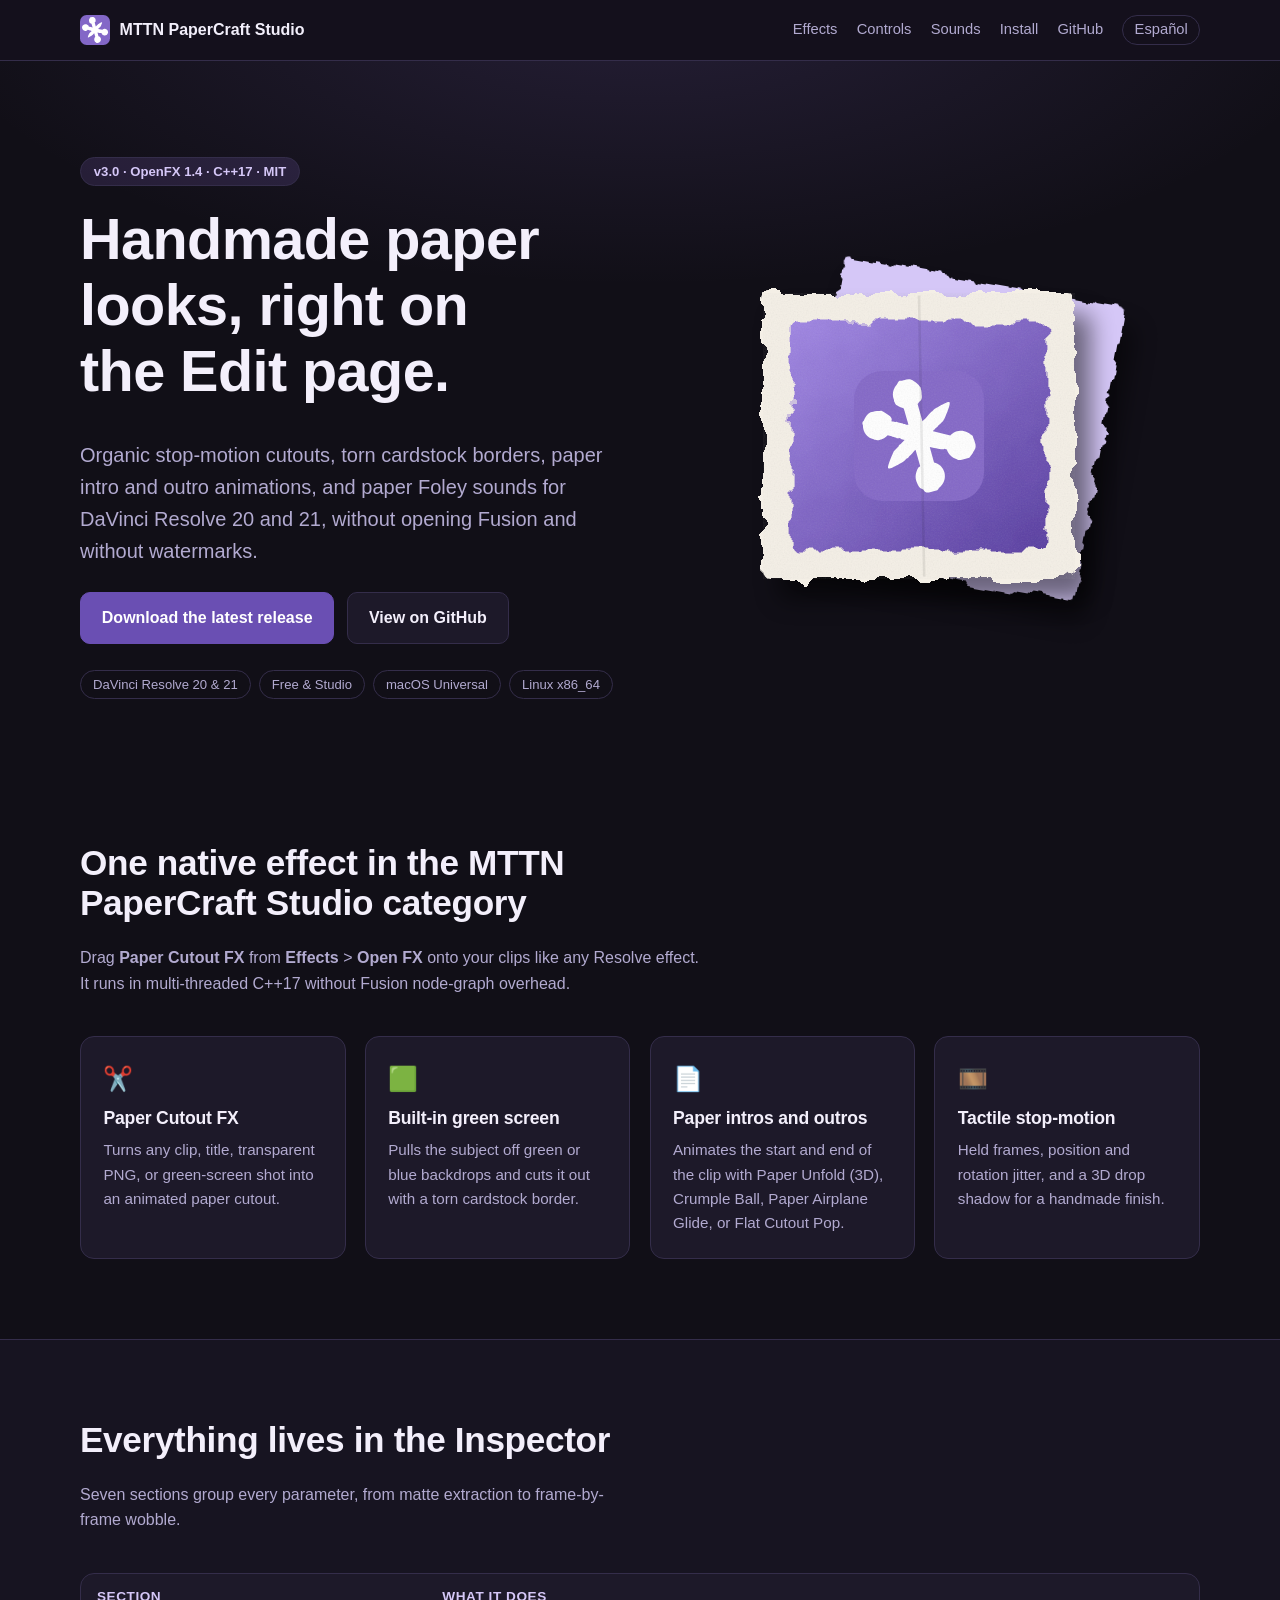
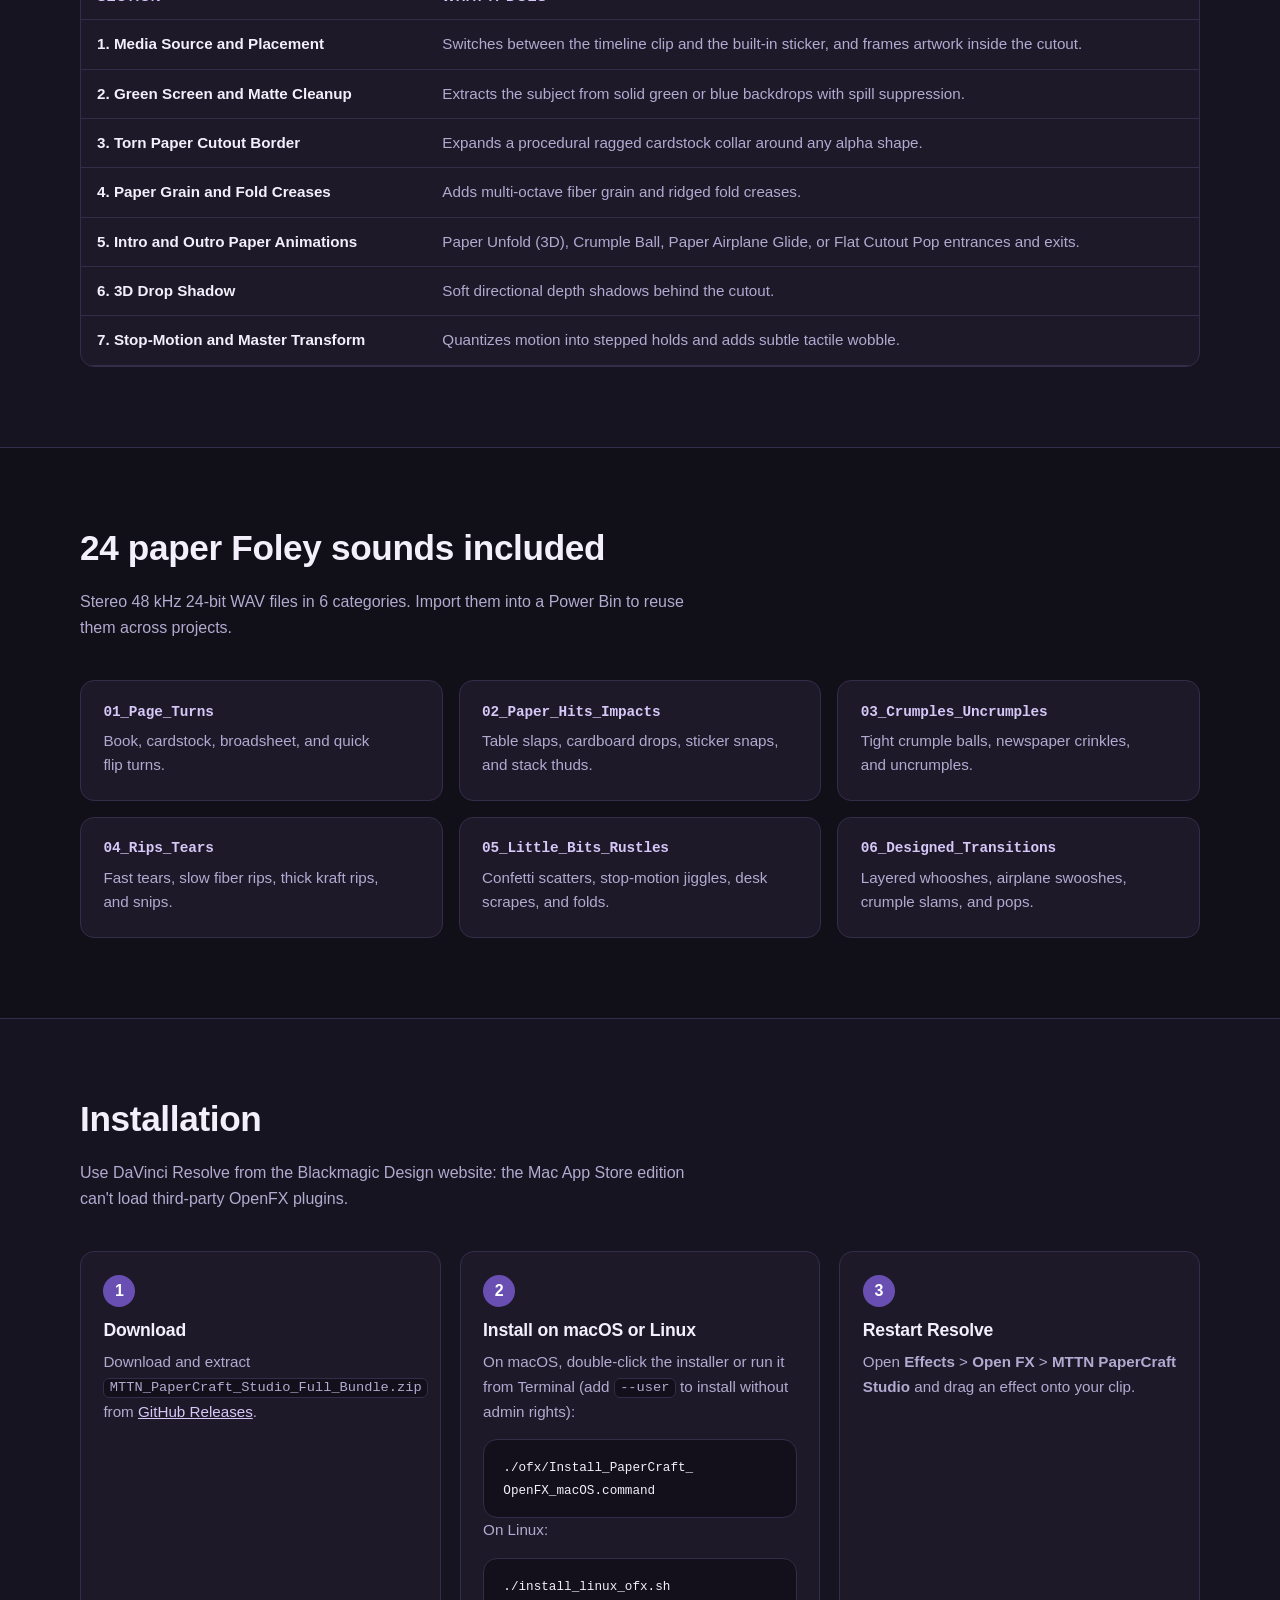
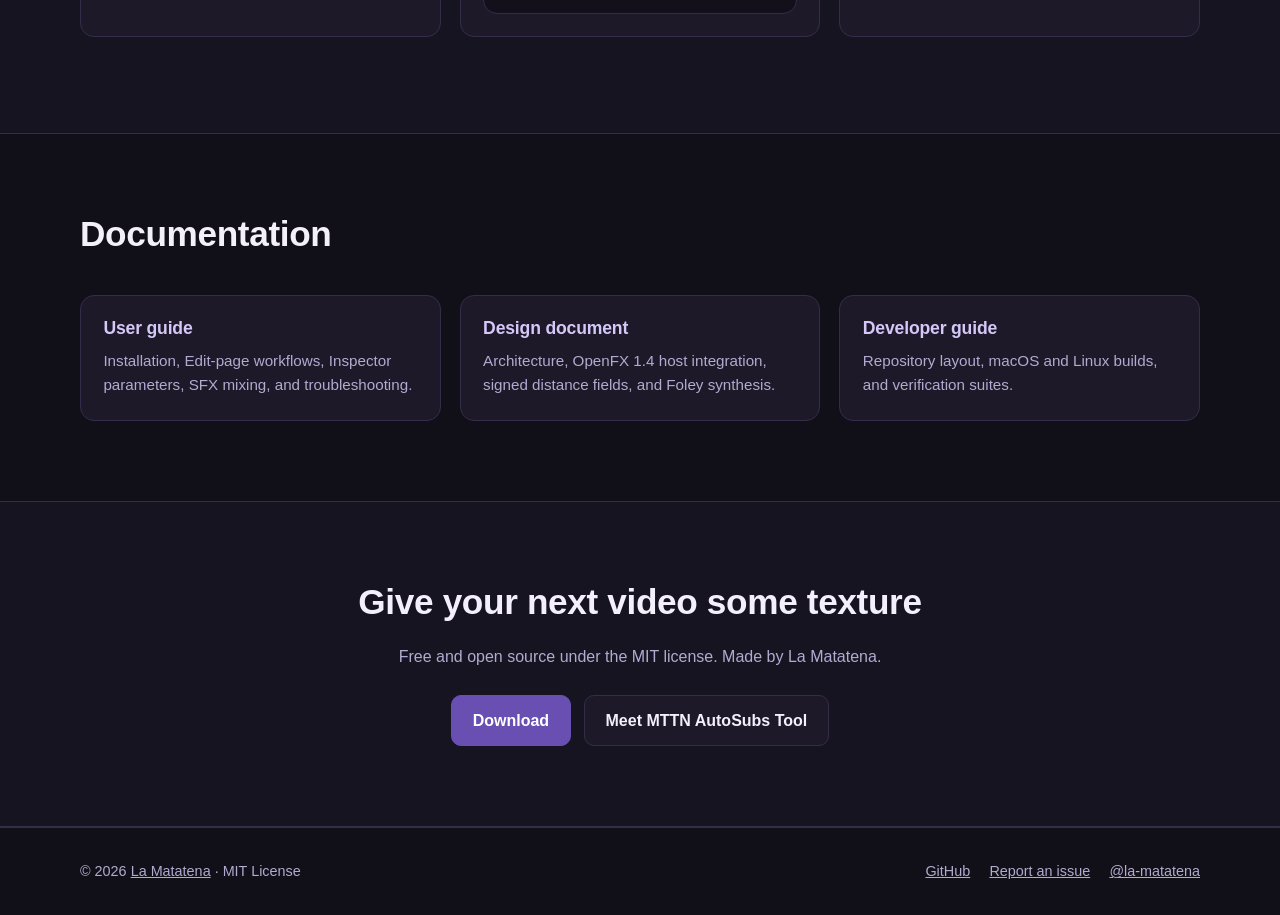
==== site/en/index.html @ d3d1551f "feat!: ship Paper Cutout FX as a filter-only plugin (v3.0.0) Remove the Paper Cutout FX generator co" ====
<!doctype html>
<html lang="en">
<head>
  <meta charset="utf-8">
  <meta name="viewport" content="width=device-width, initial-scale=1">
  <meta name="color-scheme" content="dark">
  <title>MTTN PaperCraft Studio · Stop-motion paper cutouts for DaVinci Resolve</title>
  <meta name="description" content="Native OpenFX plugin for DaVinci Resolve 20 and 21: stop-motion paper cutouts, torn cardstock borders, paper animations, and 24 paper Foley sounds. Free and watermark-free.">
  <meta name="theme-color" content="#15121e">
  <link rel="icon" href="../icon.svg" type="image/svg+xml">
  <link rel="alternate" hreflang="es" href="https://la-matatena.github.io/mttn-papercraft-studio/">
  <link rel="alternate" hreflang="en" href="https://la-matatena.github.io/mttn-papercraft-studio/en/">
  <meta property="og:title" content="MTTN PaperCraft Studio">
  <meta property="og:description" content="Stop-motion paper cutouts, paper animations, and paper Foley on the DaVinci Resolve Edit page.">
  <meta property="og:type" content="website">
  <link rel="stylesheet" href="../styles.css">
</head>
<body>
  <a class="skip" href="#main">Skip to content</a>
  <header class="topbar">
    <div class="wrap">
      <a class="brand" href="./"><img src="../icon.svg" alt="" width="30" height="30">MTTN PaperCraft Studio</a>
      <nav class="nav" aria-label="Main">
        <a href="#effects">Effects</a>
        <a href="#controls">Controls</a>
        <a href="#sounds">Sounds</a>
        <a href="#install">Install</a>
        <a href="https://github.com/la-matatena/mttn-papercraft-studio">GitHub</a>
        <a class="lang" href="../" hreflang="es" lang="es">Español</a>
      </nav>
    </div>
  </header>

  <main id="main">
    <section class="hero">
      <div class="wrap hero-grid split">
        <div>
          <span class="eyebrow">v3.0 · OpenFX 1.4 · C++17 · MIT</span>
          <h1>Handmade paper looks, right on the Edit page.</h1>
          <p class="lead">Organic stop-motion cutouts, torn cardstock borders, paper intro and outro animations, and paper Foley sounds for DaVinci Resolve 20 and 21, without opening Fusion and without watermarks.</p>
          <div class="actions">
            <a class="btn primary" href="https://github.com/la-matatena/mttn-papercraft-studio/releases/latest">Download the latest release</a>
            <a class="btn" href="https://github.com/la-matatena/mttn-papercraft-studio">View on GitHub</a>
          </div>
          <ul class="chips" aria-label="Compatibility">
            <li>DaVinci Resolve 20 &amp; 21</li>
            <li>Free &amp; Studio</li>
            <li>macOS Universal</li>
            <li>Linux x86_64</li>
          </ul>
        </div>
        <svg class="paper-art" viewBox="0 0 400 320" role="img" aria-label="Illustration of two torn cardstock cutouts with the La Matatena sticker">
          <defs>
            <filter id="torn" x="-10%" y="-10%" width="120%" height="120%">
              <feTurbulence type="fractalNoise" baseFrequency="0.045" numOctaves="4" seed="7"/>
              <feDisplacementMap in="SourceGraphic" scale="16"/>
            </filter>
            <filter id="shadow" x="-20%" y="-20%" width="140%" height="140%">
              <feGaussianBlur stdDeviation="9"/>
            </filter>
            <filter id="grain">
              <feTurbulence type="fractalNoise" baseFrequency="0.9" numOctaves="2" seed="2" result="noise"/>
              <feColorMatrix in="noise" type="saturate" values="0"/>
              <feComponentTransfer><feFuncA type="linear" slope="0.12"/></feComponentTransfer>
              <feComposite in2="SourceGraphic" operator="in"/>
            </filter>
            <linearGradient id="ink" x1="0" y1="0" x2="1" y2="1">
              <stop offset="0" stop-color="#9f85e3"/>
              <stop offset="1" stop-color="#583da0"/>
            </linearGradient>
          </defs>
          <g transform="rotate(10 220 160)">
            <g class="wobble back">
              <rect x="110" y="40" width="220" height="230" rx="6" fill="#000" opacity="0.45" filter="url(#shadow)" transform="translate(10 14)"/>
              <rect x="110" y="40" width="220" height="230" rx="6" fill="#d5c7f7" filter="url(#torn)"/>
            </g>
          </g>
          <g class="wobble">
            <rect x="70" y="50" width="240" height="220" rx="6" fill="#000" opacity="0.5" filter="url(#shadow)" transform="translate(12 16)"/>
            <rect x="70" y="50" width="240" height="220" rx="6" fill="#f4efe6" filter="url(#torn)"/>
            <rect x="92" y="72" width="196" height="176" rx="4" fill="url(#ink)" filter="url(#torn)"/>
            <image href="../icon.svg" x="140" y="110" width="100" height="100"/>
            <rect x="70" y="50" width="240" height="220" fill="#fff" filter="url(#grain)"/>
            <path d="M190 52 L194 268" stroke="#000" stroke-opacity="0.08" stroke-width="2"/>
          </g>
        </svg>
      </div>
    </section>

    <section id="effects">
      <div class="wrap">
        <div class="section-head">
          <h2>One native effect in the MTTN PaperCraft Studio category</h2>
          <p>Drag <strong>Paper Cutout FX</strong> from <strong>Effects</strong> &gt; <strong>Open FX</strong> onto your clips like any Resolve effect. It runs in multi-threaded C++17 without Fusion node-graph overhead.</p>
        </div>
        <div class="grid">
          <article class="card"><span class="icon" aria-hidden="true">✂️</span><h3>Paper Cutout FX</h3><p>Turns any clip, title, transparent PNG, or green-screen shot into an animated paper cutout.</p></article>
          <article class="card"><span class="icon" aria-hidden="true">🟩</span><h3>Built-in green screen</h3><p>Pulls the subject off green or blue backdrops and cuts it out with a torn cardstock border.</p></article>
          <article class="card"><span class="icon" aria-hidden="true">📄</span><h3>Paper intros and outros</h3><p>Animates the start and end of the clip with Paper Unfold (3D), Crumple Ball, Paper Airplane Glide, or Flat Cutout Pop.</p></article>
          <article class="card"><span class="icon" aria-hidden="true">🎞️</span><h3>Tactile stop-motion</h3><p>Held frames, position and rotation jitter, and a 3D drop shadow for a handmade finish.</p></article>
        </div>
      </div>
    </section>

    <section id="controls" class="alt">
      <div class="wrap">
        <div class="section-head">
          <h2>Everything lives in the Inspector</h2>
          <p>Seven sections group every parameter, from matte extraction to frame-by-frame wobble.</p>
        </div>
        <div class="table-scroll">
          <table>
            <thead><tr><th scope="col">Section</th><th scope="col">What it does</th></tr></thead>
            <tbody>
              <tr><td><strong>1. Media Source and Placement</strong></td><td>Switches between the timeline clip and the built-in sticker, and frames artwork inside the cutout.</td></tr>
              <tr><td><strong>2. Green Screen and Matte Cleanup</strong></td><td>Extracts the subject from solid green or blue backdrops with spill suppression.</td></tr>
              <tr><td><strong>3. Torn Paper Cutout Border</strong></td><td>Expands a procedural ragged cardstock collar around any alpha shape.</td></tr>
              <tr><td><strong>4. Paper Grain and Fold Creases</strong></td><td>Adds multi-octave fiber grain and ridged fold creases.</td></tr>
              <tr><td><strong>5. Intro and Outro Paper Animations</strong></td><td>Paper Unfold (3D), Crumple Ball, Paper Airplane Glide, or Flat Cutout Pop entrances and exits.</td></tr>
              <tr><td><strong>6. 3D Drop Shadow</strong></td><td>Soft directional depth shadows behind the cutout.</td></tr>
              <tr><td><strong>7. Stop-Motion and Master Transform</strong></td><td>Quantizes motion into stepped holds and adds subtle tactile wobble.</td></tr>
            </tbody>
          </table>
        </div>
      </div>
    </section>

    <section id="sounds">
      <div class="wrap">
        <div class="section-head">
          <h2>24 paper Foley sounds included</h2>
          <p>Stereo 48 kHz 24-bit WAV files in 6 categories. Import them into a Power Bin to reuse them across projects.</p>
        </div>
        <div class="sfx">
          <article class="card"><h3>01_Page_Turns</h3><p>Book, cardstock, broadsheet, and quick flip turns.</p></article>
          <article class="card"><h3>02_Paper_Hits_Impacts</h3><p>Table slaps, cardboard drops, sticker snaps, and stack thuds.</p></article>
          <article class="card"><h3>03_Crumples_Uncrumples</h3><p>Tight crumple balls, newspaper crinkles, and uncrumples.</p></article>
          <article class="card"><h3>04_Rips_Tears</h3><p>Fast tears, slow fiber rips, thick kraft rips, and snips.</p></article>
          <article class="card"><h3>05_Little_Bits_Rustles</h3><p>Confetti scatters, stop-motion jiggles, desk scrapes, and folds.</p></article>
          <article class="card"><h3>06_Designed_Transitions</h3><p>Layered whooshes, airplane swooshes, crumple slams, and pops.</p></article>
        </div>
      </div>
    </section>

    <section id="install" class="alt">
      <div class="wrap">
        <div class="section-head">
          <h2>Installation</h2>
          <p>Use DaVinci Resolve from the Blackmagic Design website: the Mac App Store edition can't load third-party OpenFX plugins.</p>
        </div>
        <ol class="steps">
          <li>
            <h3>Download</h3>
            <p>Download and extract <code>MTTN_PaperCraft_Studio_Full_Bundle.zip</code> from <a href="https://github.com/la-matatena/mttn-papercraft-studio/releases/latest">GitHub Releases</a>.</p>
          </li>
          <li>
            <h3>Install on macOS or Linux</h3>
            <p>On macOS, double-click the installer or run it from Terminal (add <code>--user</code> to install without admin rights):</p>
            <pre><code>./ofx/<wbr>Install_PaperCraft_<wbr>OpenFX_macOS.command</code></pre>
            <p>On Linux:</p>
            <pre><code>./install_linux_ofx.sh</code></pre>
          </li>
          <li>
            <h3>Restart Resolve</h3>
            <p>Open <strong>Effects</strong> &gt; <strong>Open FX</strong> &gt; <strong>MTTN PaperCraft Studio</strong> and drag an effect onto your clip.</p>
          </li>
        </ol>
      </div>
    </section>

    <section id="docs">
      <div class="wrap">
        <div class="section-head"><h2>Documentation</h2></div>
        <div class="grid three">
          <a class="card" href="https://github.com/la-matatena/mttn-papercraft-studio/blob/main/docs/user_guide.md"><h3>User guide</h3><p>Installation, Edit-page workflows, Inspector parameters, SFX mixing, and troubleshooting.</p></a>
          <a class="card" href="https://github.com/la-matatena/mttn-papercraft-studio/blob/main/docs/design_doc.md"><h3>Design document</h3><p>Architecture, OpenFX 1.4 host integration, signed distance fields, and Foley synthesis.</p></a>
          <a class="card" href="https://github.com/la-matatena/mttn-papercraft-studio/blob/main/docs/developer_guide.md"><h3>Developer guide</h3><p>Repository layout, macOS and Linux builds, and verification suites.</p></a>
        </div>
      </div>
    </section>

    <section class="cta alt">
      <div class="wrap">
        <h2>Give your next video some texture</h2>
        <p>Free and open source under the MIT license. Made by La Matatena.</p>
        <div class="actions">
          <a class="btn primary" href="https://github.com/la-matatena/mttn-papercraft-studio/releases/latest">Download</a>
          <a class="btn" href="https://la-matatena.github.io/mttn-autosubs-tool/en/">Meet MTTN AutoSubs Tool</a>
        </div>
      </div>
    </section>
  </main>

  <footer>
    <div class="wrap">
      <span>© 2026 <a href="https://la-matatena.com">La Matatena</a> · MIT License</span>
      <nav aria-label="Footer">
        <a href="https://github.com/la-matatena/mttn-papercraft-studio">GitHub</a>
        <a href="https://github.com/la-matatena/mttn-papercraft-studio/issues">Report an issue</a>
        <a href="https://github.com/la-matatena">@la-matatena</a>
      </nav>
    </div>
  </footer>
</body>
</html>
---- site/styles.css ----
/* La Matatena landing page styles. Tokens come from la-matatena/.github/assets/brand-palette.json. */
:root {
  color-scheme: dark;
  --purple: #8367c7;
  --purple-deep: #6a4fb3;
  --purple-hover: #583da0;
  --purple-control: #9f85e3;
  --purple-tint: #d5c7f7;
  --purple-soft: rgba(131, 103, 199, 0.18);
  --bg: #110f17;
  --topbar: #15121e;
  --panel: #171421;
  --card: #1d1929;
  --inset: #13101b;
  --border: #342d4a;
  --text: #f3effb;
  --muted: #b2aad0;
  --ok: #2ecc71;
  --font-heading: "Montserrat", -apple-system, BlinkMacSystemFont, "SF Pro Display", "Helvetica Neue", Arial, sans-serif;
  --font-body: -apple-system, BlinkMacSystemFont, "SF Pro Text", "Helvetica Neue", Arial, sans-serif;
  --font-mono: ui-monospace, SFMono-Regular, Menlo, Monaco, Consolas, monospace;
  --radius: 14px;
  --max: 1120px;
  accent-color: var(--purple);
}

*, *::before, *::after { box-sizing: border-box; }

html { scroll-behavior: smooth; }
@media (prefers-reduced-motion: reduce) { html { scroll-behavior: auto; } }

body {
  margin: 0;
  background: var(--bg);
  color: var(--text);
  font: 1rem/1.6 var(--font-body);
  -webkit-font-smoothing: antialiased;
}

img { max-width: 100%; height: auto; display: block; }
figure { margin: 0; }
a { color: var(--purple-tint); }
a:hover { color: #fff; }
:focus-visible { outline: 2px solid var(--purple-control); outline-offset: 3px; border-radius: 6px; }
::selection { background: var(--purple); color: #fff; }

h1, h2, h3 { font-family: var(--font-heading); line-height: 1.15; letter-spacing: -0.01em; margin: 0 0 0.6em; text-wrap: balance; }
h1 { font-size: clamp(2.2rem, 5vw, 3.6rem); font-weight: 800; }
h2 { font-size: clamp(1.6rem, 3vw, 2.2rem); font-weight: 700; }
h3 { font-size: 1.1rem; font-weight: 700; }
p { margin: 0 0 1em; text-wrap: pretty; }
code { font-family: var(--font-mono); font-size: 0.9em; background: var(--inset); border: 1px solid var(--border); border-radius: 6px; padding: 0.1em 0.4em; }
pre { font-family: var(--font-mono); font-size: 0.88rem; background: var(--inset); border: 1px solid var(--border); border-radius: var(--radius); padding: 1rem 1.2rem; overflow-x: auto; margin: 0; }
pre code { background: none; border: 0; padding: 0; }

.wrap { width: min(100% - 2.5rem, var(--max)); margin-inline: auto; }

.skip { position: absolute; left: -999px; top: 0; }
.skip:focus { left: 1rem; top: 1rem; z-index: 10; background: var(--purple); color: #fff; padding: 0.5rem 1rem; border-radius: 8px; }

/* Top bar */
.topbar { position: sticky; top: 0; z-index: 5; background: color-mix(in srgb, var(--topbar) 88%, transparent); backdrop-filter: blur(10px); border-bottom: 1px solid var(--border); }
.topbar .wrap { display: flex; align-items: center; gap: 1.5rem; min-height: 60px; }
.brand { display: flex; align-items: center; gap: 0.6rem; color: var(--text); text-decoration: none; font-family: var(--font-heading); font-weight: 700; }
.brand img { width: 30px; height: 30px; }
.nav { display: flex; gap: 1.2rem; margin-left: auto; align-items: center; flex-wrap: wrap; }
.nav a { color: var(--muted); text-decoration: none; font-size: 0.92rem; }
.nav a:hover { color: var(--text); }
.nav .lang { border: 1px solid var(--border); border-radius: 999px; padding: 0.15rem 0.7rem; }
@media (max-width: 720px) { .nav a:not(.lang) { display: none; } }

/* Buttons */
.btn { display: inline-flex; align-items: center; gap: 0.5rem; padding: 0.75rem 1.3rem; border-radius: 10px; font-weight: 600; text-decoration: none; border: 1px solid var(--border); color: var(--text); background: var(--card); transition: background 0.15s, border-color 0.15s; }
.btn:hover { color: var(--text); border-color: var(--purple-control); }
.btn.primary { background: var(--purple-deep); border-color: var(--purple-deep); color: #fff; }
.btn.primary:hover { background: var(--purple-hover); }
.actions { display: flex; flex-wrap: wrap; gap: 0.8rem; margin-top: 1.6rem; }

/* Hero */
.hero { padding: clamp(3rem, 8vw, 6rem) 0 3rem; background: radial-gradient(ellipse 80% 60% at 50% -10%, var(--purple-soft), transparent 70%); }
.hero-grid { display: grid; gap: 3rem; align-items: center; }
@media (min-width: 900px) { .hero-grid.split { grid-template-columns: 1fr 1fr; } }
.eyebrow { display: inline-block; color: var(--purple-tint); background: var(--purple-soft); border: 1px solid var(--border); border-radius: 999px; padding: 0.2rem 0.8rem; font-size: 0.82rem; font-weight: 600; margin-bottom: 1.2rem; }
.lead { font-size: clamp(1.05rem, 1.8vw, 1.25rem); color: var(--muted); max-width: 60ch; }
.chips { display: flex; flex-wrap: wrap; gap: 0.5rem; margin-top: 1.6rem; padding: 0; list-style: none; }
.chips li { font-size: 0.82rem; color: var(--muted); border: 1px solid var(--border); border-radius: 999px; padding: 0.2rem 0.75rem; }
.shot { border: 1px solid var(--border); border-radius: var(--radius); overflow: hidden; background: var(--panel); box-shadow: 0 30px 80px -30px rgba(0, 0, 0, 0.8), 0 0 0 1px rgba(255, 255, 255, 0.02); }
.hero .shot { margin-top: 3rem; }

/* Sections */
section { padding: clamp(3rem, 7vw, 5rem) 0; }
section.alt { background: var(--panel); border-block: 1px solid var(--border); }
.section-head { max-width: 70ch; margin-bottom: 2.5rem; }
.section-head p { color: var(--muted); }

.grid { display: grid; gap: 1.2rem; grid-template-columns: repeat(auto-fill, minmax(min(100%, 260px), 1fr)); }
@media (min-width: 900px) { .grid.three, .sfx { grid-template-columns: repeat(3, 1fr); } }
a.card { text-decoration: none; color: inherit; transition: border-color 0.15s; }
a.card:hover { border-color: var(--purple-control); }
a.card h3 { color: var(--purple-tint); }
.card { background: var(--card); border: 1px solid var(--border); border-radius: var(--radius); padding: 1.4rem; }
.card p { color: var(--muted); margin: 0; font-size: 0.95rem; }
.card .icon { font-size: 1.5rem; margin-bottom: 0.6rem; display: block; }

.feature { display: grid; gap: 2rem; align-items: center; margin-bottom: 4rem; }
.feature:last-child { margin-bottom: 0; }
@media (min-width: 900px) {
  .feature { grid-template-columns: 5fr 7fr; }
  .feature.flip > :first-child { order: 2; }
}
.feature ul { color: var(--muted); padding-left: 1.2rem; margin: 0; }
.feature li { margin-bottom: 0.4rem; }
.stack { display: grid; gap: 1rem; }
.pair { display: grid; gap: 1rem; grid-template-columns: 1fr 1fr; align-items: start; }
@media (max-width: 600px) { .pair { grid-template-columns: 1fr; } }
.shot.narrow { max-width: 460px; justify-self: center; width: 100%; }

.steps { counter-reset: step; display: grid; gap: 1.2rem; grid-template-columns: repeat(auto-fit, minmax(min(100%, 300px), 1fr)); padding: 0; list-style: none; }
.steps > li { counter-increment: step; background: var(--card); border: 1px solid var(--border); border-radius: var(--radius); padding: 1.4rem; }
.steps > li::before { content: counter(step); display: inline-grid; place-items: center; width: 2rem; height: 2rem; border-radius: 50%; background: var(--purple-deep); color: #fff; font-weight: 700; margin-bottom: 0.8rem; }
.steps p { color: var(--muted); font-size: 0.95rem; }
.steps pre { margin-top: 0.8rem; white-space: pre-wrap; overflow-wrap: anywhere; }

table { width: 100%; border-collapse: collapse; font-size: 0.95rem; }
th, td { text-align: left; padding: 0.75rem 1rem; border-bottom: 1px solid var(--border); vertical-align: top; }
th { color: var(--purple-tint); font-family: var(--font-heading); font-size: 0.85rem; text-transform: uppercase; letter-spacing: 0.04em; }
td { color: var(--muted); }
td strong { color: var(--text); }
.table-scroll { overflow-x: auto; border: 1px solid var(--border); border-radius: var(--radius); background: var(--card); }

.cta { text-align: center; }
.cta .actions { justify-content: center; }
.cta p { color: var(--muted); max-width: 60ch; margin-inline: auto; }

footer { border-top: 1px solid var(--border); padding: 2rem 0; color: var(--muted); font-size: 0.9rem; }
footer .wrap { display: flex; flex-wrap: wrap; gap: 1rem 2rem; justify-content: space-between; align-items: center; }
footer nav { display: flex; gap: 1.2rem; flex-wrap: wrap; }
footer a { color: var(--muted); }

/* PaperCraft hero art: torn cardstock cutouts with a stop-motion wobble. */
.paper-art { width: 100%; max-width: 520px; margin-inline: auto; overflow: visible; }
.paper-art .wobble { transform-box: fill-box; transform-origin: center; animation: stop-motion 1.2s steps(1) infinite; }
.paper-art .wobble.back { animation-delay: -0.6s; }
@keyframes stop-motion {
  0% { transform: rotate(-4deg) translate(0, 0); }
  25% { transform: rotate(-3.2deg) translate(2px, -1px); }
  50% { transform: rotate(-4.6deg) translate(-1px, 1px); }
  75% { transform: rotate(-3.6deg) translate(1px, 2px); }
}
@media (prefers-reduced-motion: reduce) { .paper-art .wobble { animation: none; transform: rotate(-4deg); } }

.sfx { display: grid; gap: 1rem; grid-template-columns: repeat(auto-fill, minmax(min(100%, 220px), 1fr)); }
.sfx .card h3 { font-family: var(--font-mono); font-size: 0.9rem; color: var(--purple-tint); }
@media (min-width: 900px) { .sfx { grid-template-columns: repeat(3, 1fr); } }
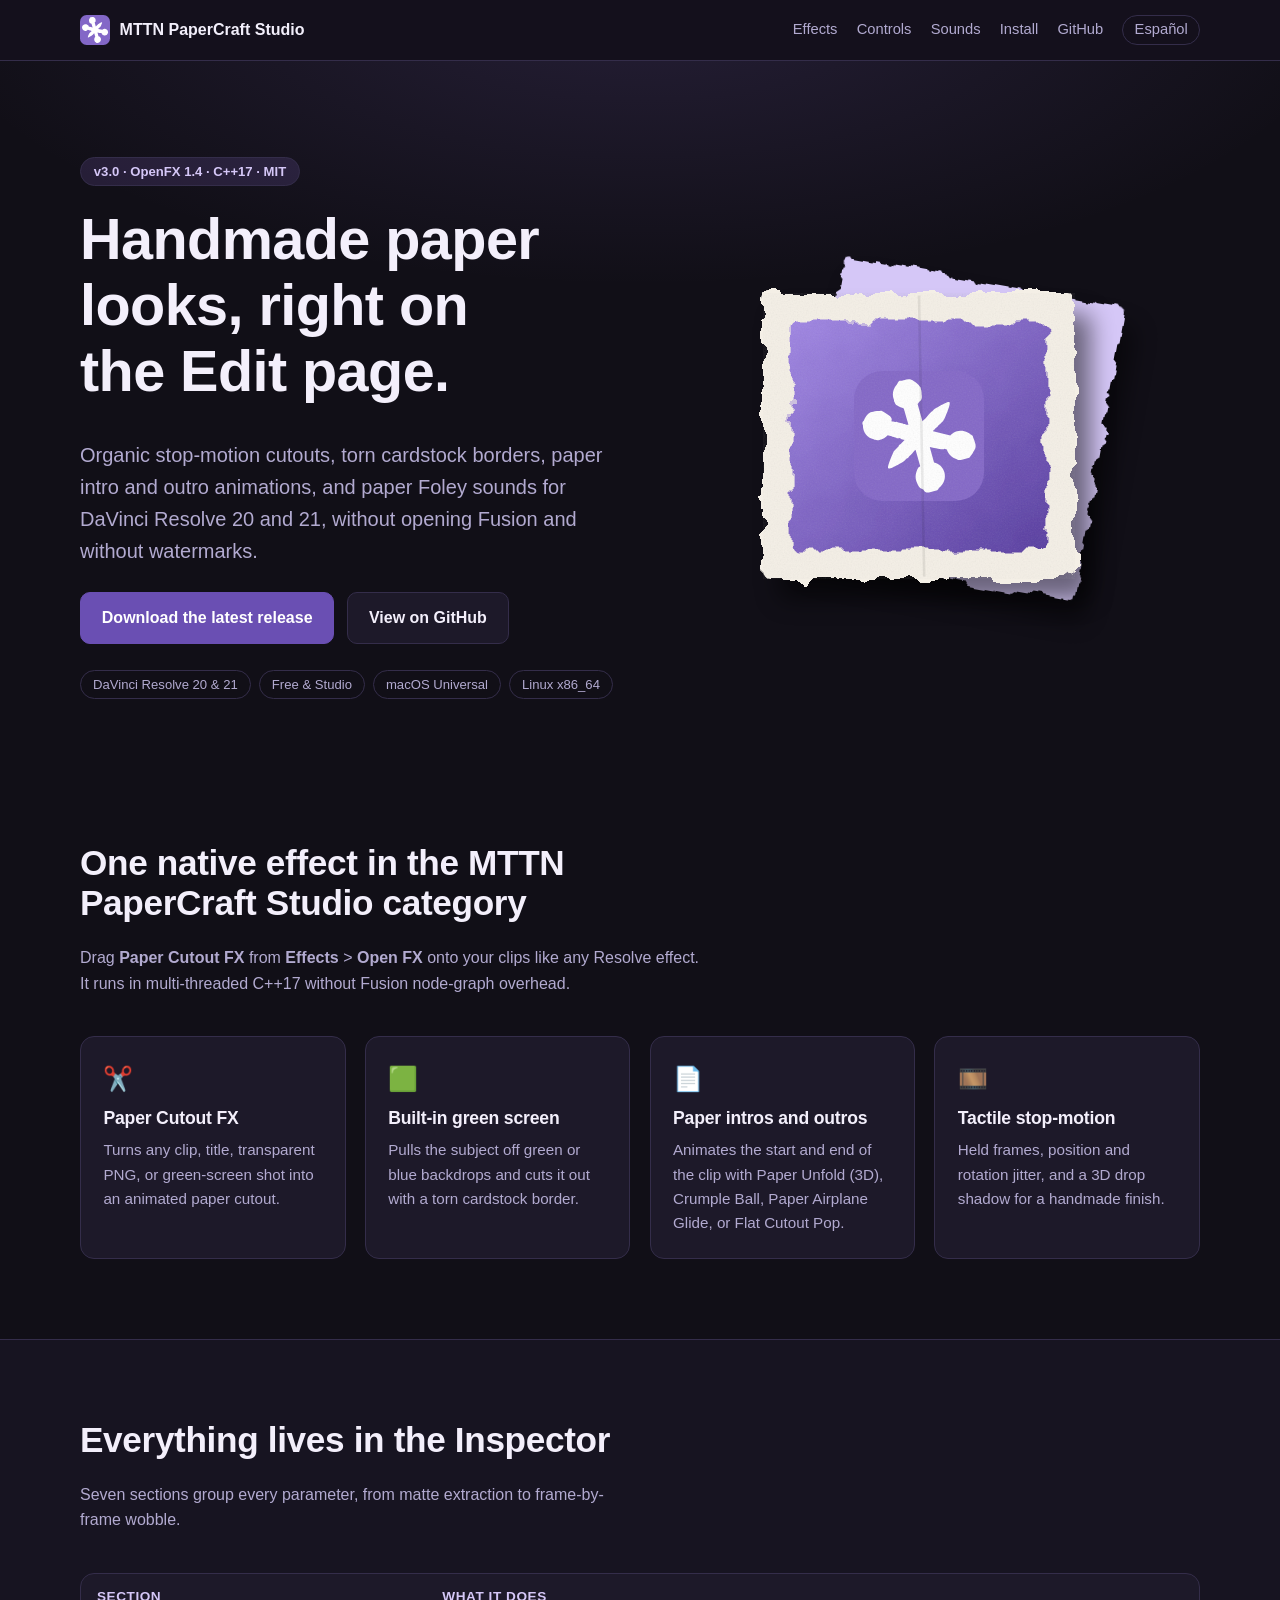
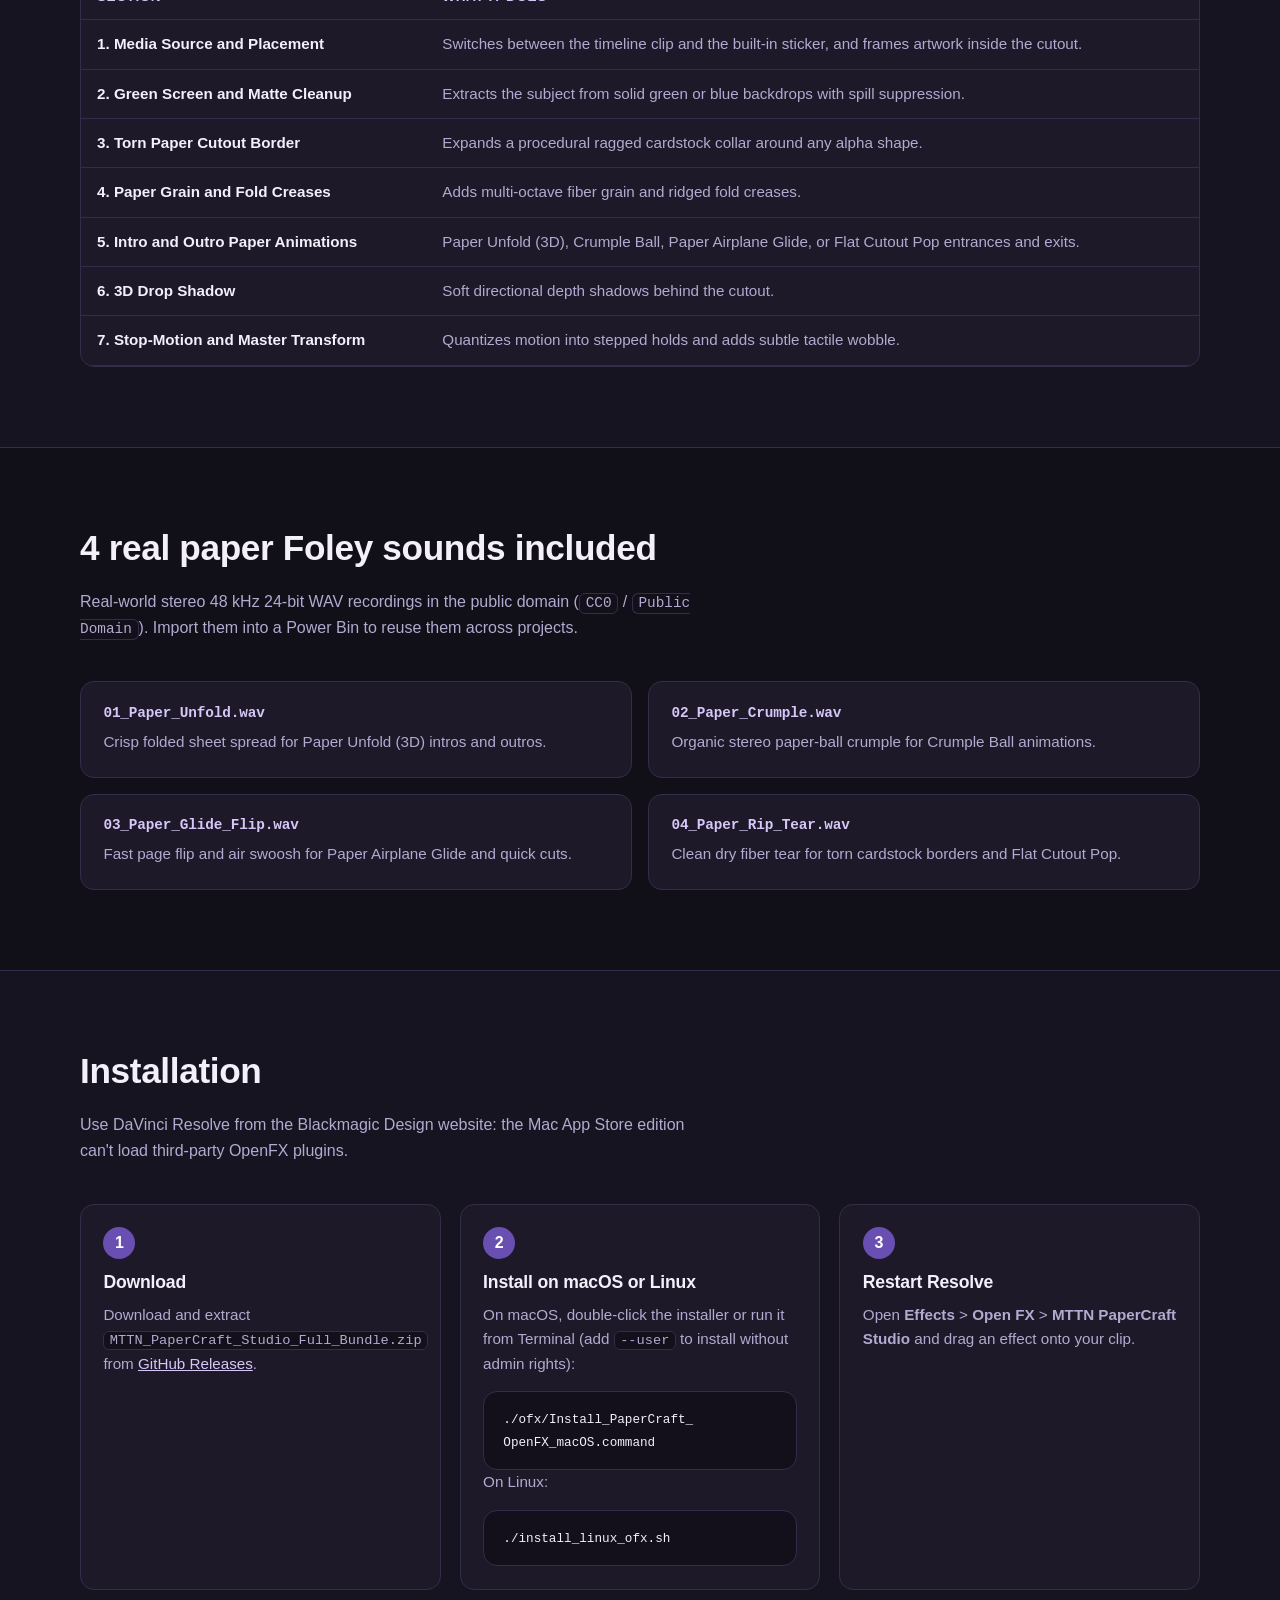
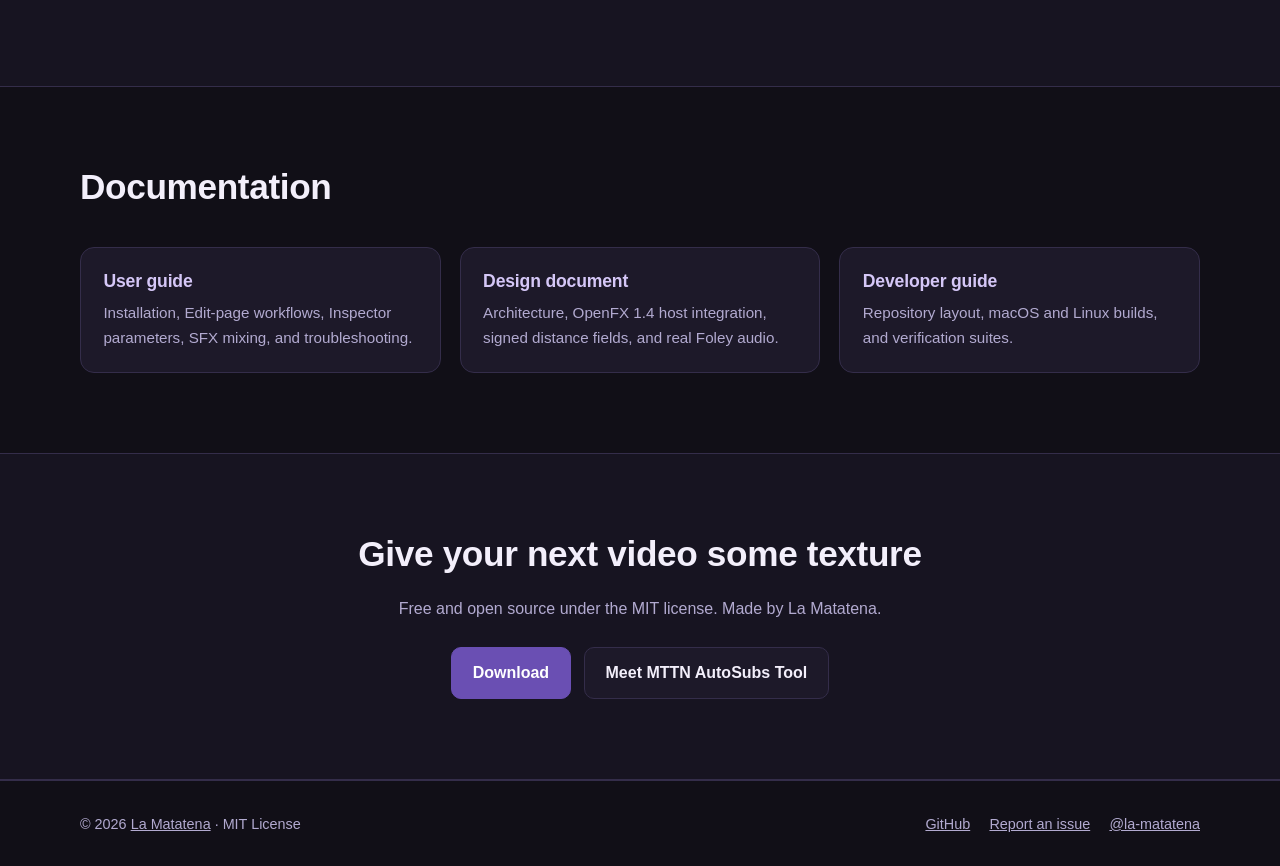
==== commit 52823521: "feat: replace synthesized audio with 4 real public-domain paper Foley WAVs" ====
--- a/site/en/index.html
+++ b/site/en/index.html
@@ -5,7 +5,7 @@
   <meta name="viewport" content="width=device-width, initial-scale=1">
   <meta name="color-scheme" content="dark">
   <title>MTTN PaperCraft Studio · Stop-motion paper cutouts for DaVinci Resolve</title>
-  <meta name="description" content="Native OpenFX plugin for DaVinci Resolve 20 and 21: stop-motion paper cutouts, torn cardstock borders, paper animations, and 24 paper Foley sounds. Free and watermark-free.">
+  <meta name="description" content="Native OpenFX plugin for DaVinci Resolve 20 and 21: stop-motion paper cutouts, torn cardstock borders, paper animations, and 4 real paper Foley sounds. Free and watermark-free.">
   <meta name="theme-color" content="#15121e">
   <link rel="icon" href="../icon.svg" type="image/svg+xml">
   <link rel="alternate" hreflang="es" href="https://la-matatena.github.io/mttn-papercraft-studio/">
@@ -128,16 +128,14 @@
     <section id="sounds">
       <div class="wrap">
         <div class="section-head">
-          <h2>24 paper Foley sounds included</h2>
-          <p>Stereo 48 kHz 24-bit WAV files in 6 categories. Import them into a Power Bin to reuse them across projects.</p>
+          <h2>4 real paper Foley sounds included</h2>
+          <p>Real-world stereo 48 kHz 24-bit WAV recordings in the public domain (<code>CC0</code> / <code>Public Domain</code>). Import them into a Power Bin to reuse them across projects.</p>
         </div>
         <div class="sfx">
-          <article class="card"><h3>01_Page_Turns</h3><p>Book, cardstock, broadsheet, and quick flip turns.</p></article>
-          <article class="card"><h3>02_Paper_Hits_Impacts</h3><p>Table slaps, cardboard drops, sticker snaps, and stack thuds.</p></article>
-          <article class="card"><h3>03_Crumples_Uncrumples</h3><p>Tight crumple balls, newspaper crinkles, and uncrumples.</p></article>
-          <article class="card"><h3>04_Rips_Tears</h3><p>Fast tears, slow fiber rips, thick kraft rips, and snips.</p></article>
-          <article class="card"><h3>05_Little_Bits_Rustles</h3><p>Confetti scatters, stop-motion jiggles, desk scrapes, and folds.</p></article>
-          <article class="card"><h3>06_Designed_Transitions</h3><p>Layered whooshes, airplane swooshes, crumple slams, and pops.</p></article>
+          <article class="card"><h3>01_Paper_Unfold.wav</h3><p>Crisp folded sheet spread for Paper Unfold (3D) intros and outros.</p></article>
+          <article class="card"><h3>02_Paper_Crumple.wav</h3><p>Organic stereo paper-ball crumple for Crumple Ball animations.</p></article>
+          <article class="card"><h3>03_Paper_Glide_Flip.wav</h3><p>Fast page flip and air swoosh for Paper Airplane Glide and quick cuts.</p></article>
+          <article class="card"><h3>04_Paper_Rip_Tear.wav</h3><p>Clean dry fiber tear for torn cardstock borders and Flat Cutout Pop.</p></article>
         </div>
       </div>
     </section>
@@ -173,7 +171,7 @@
         <div class="section-head"><h2>Documentation</h2></div>
         <div class="grid three">
           <a class="card" href="https://github.com/la-matatena/mttn-papercraft-studio/blob/main/docs/user_guide.md"><h3>User guide</h3><p>Installation, Edit-page workflows, Inspector parameters, SFX mixing, and troubleshooting.</p></a>
-          <a class="card" href="https://github.com/la-matatena/mttn-papercraft-studio/blob/main/docs/design_doc.md"><h3>Design document</h3><p>Architecture, OpenFX 1.4 host integration, signed distance fields, and Foley synthesis.</p></a>
+          <a class="card" href="https://github.com/la-matatena/mttn-papercraft-studio/blob/main/docs/design_doc.md"><h3>Design document</h3><p>Architecture, OpenFX 1.4 host integration, signed distance fields, and real Foley audio.</p></a>
           <a class="card" href="https://github.com/la-matatena/mttn-papercraft-studio/blob/main/docs/developer_guide.md"><h3>Developer guide</h3><p>Repository layout, macOS and Linux builds, and verification suites.</p></a>
         </div>
       </div>
--- a/site/styles.css
+++ b/site/styles.css
@@ -94,7 +94,7 @@
 .section-head p { color: var(--muted); }
 
 .grid { display: grid; gap: 1.2rem; grid-template-columns: repeat(auto-fill, minmax(min(100%, 260px), 1fr)); }
-@media (min-width: 900px) { .grid.three, .sfx { grid-template-columns: repeat(3, 1fr); } }
+@media (min-width: 900px) { .grid.three { grid-template-columns: repeat(3, 1fr); } }
 a.card { text-decoration: none; color: inherit; transition: border-color 0.15s; }
 a.card:hover { border-color: var(--purple-control); }
 a.card h3 { color: var(--purple-tint); }
@@ -151,4 +151,4 @@
 
 .sfx { display: grid; gap: 1rem; grid-template-columns: repeat(auto-fill, minmax(min(100%, 220px), 1fr)); }
 .sfx .card h3 { font-family: var(--font-mono); font-size: 0.9rem; color: var(--purple-tint); }
-@media (min-width: 900px) { .sfx { grid-template-columns: repeat(3, 1fr); } }
+@media (min-width: 900px) { .sfx { grid-template-columns: repeat(2, 1fr); } }
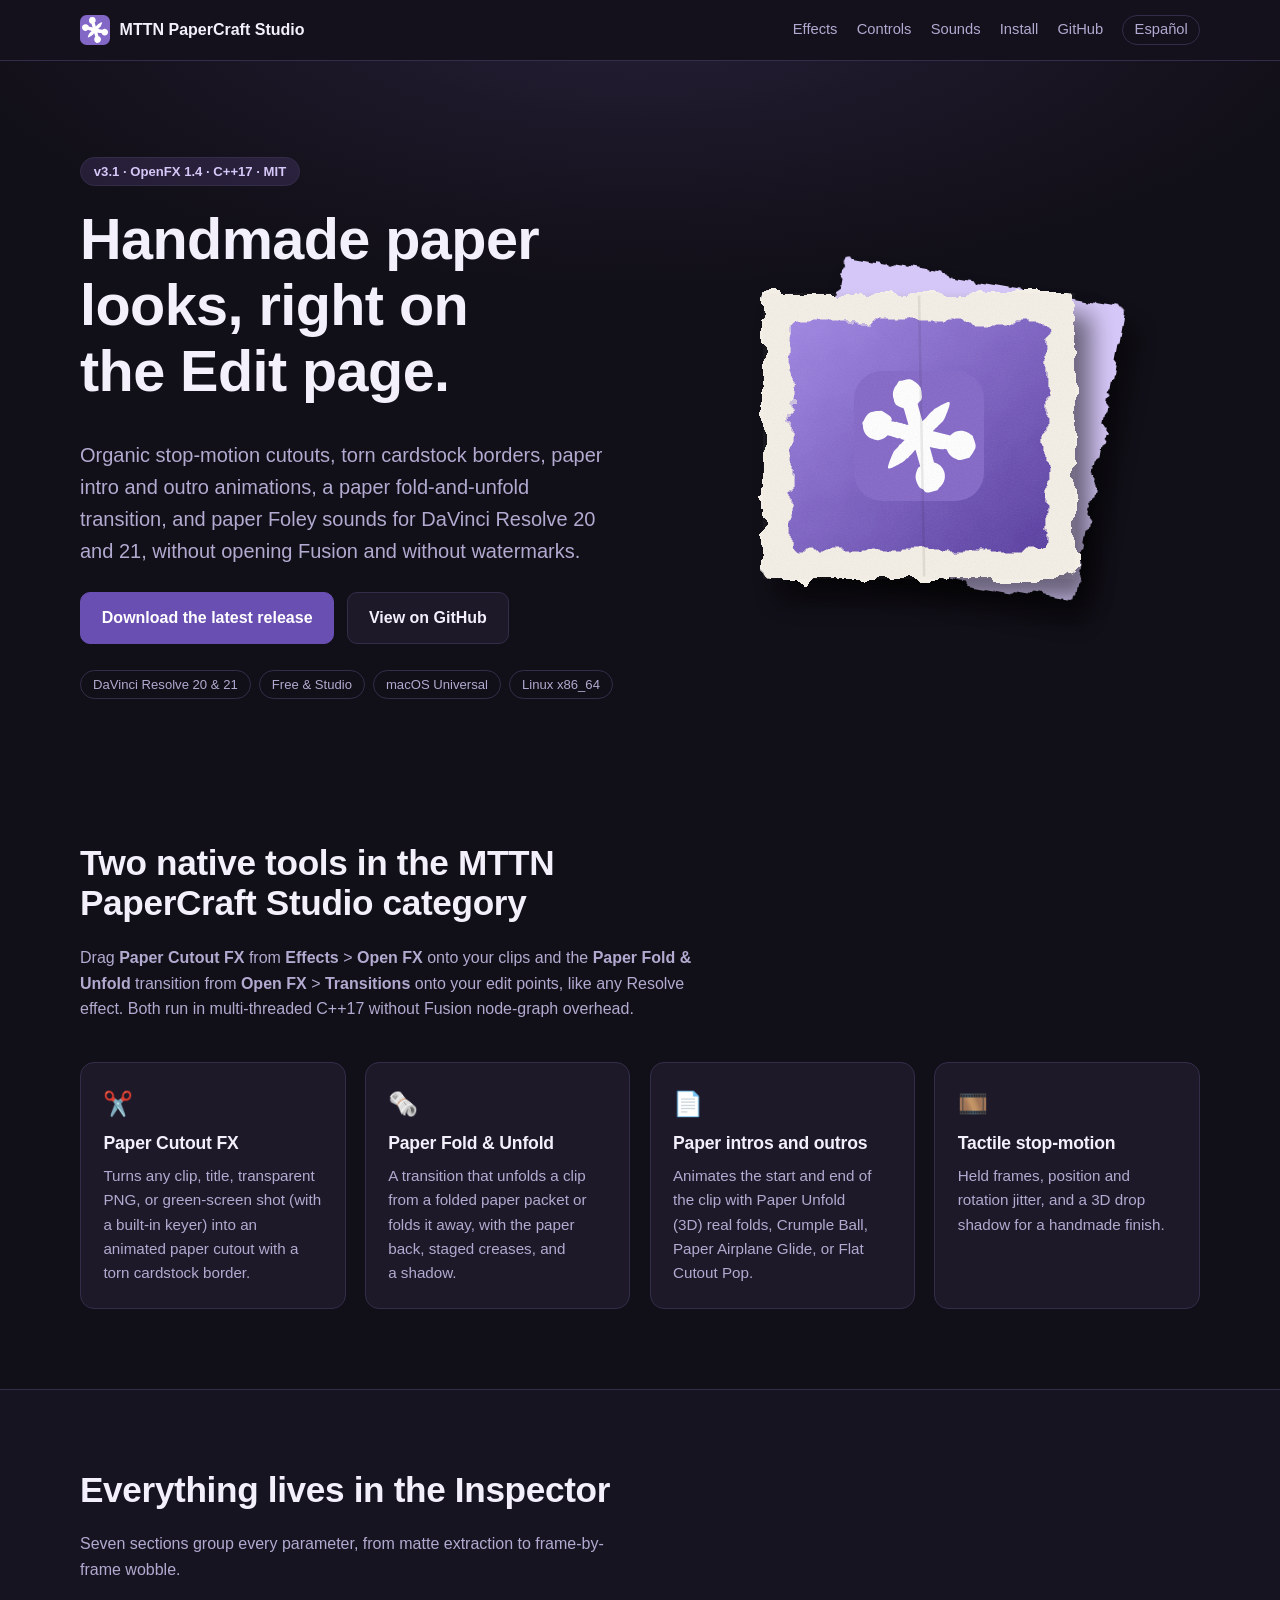
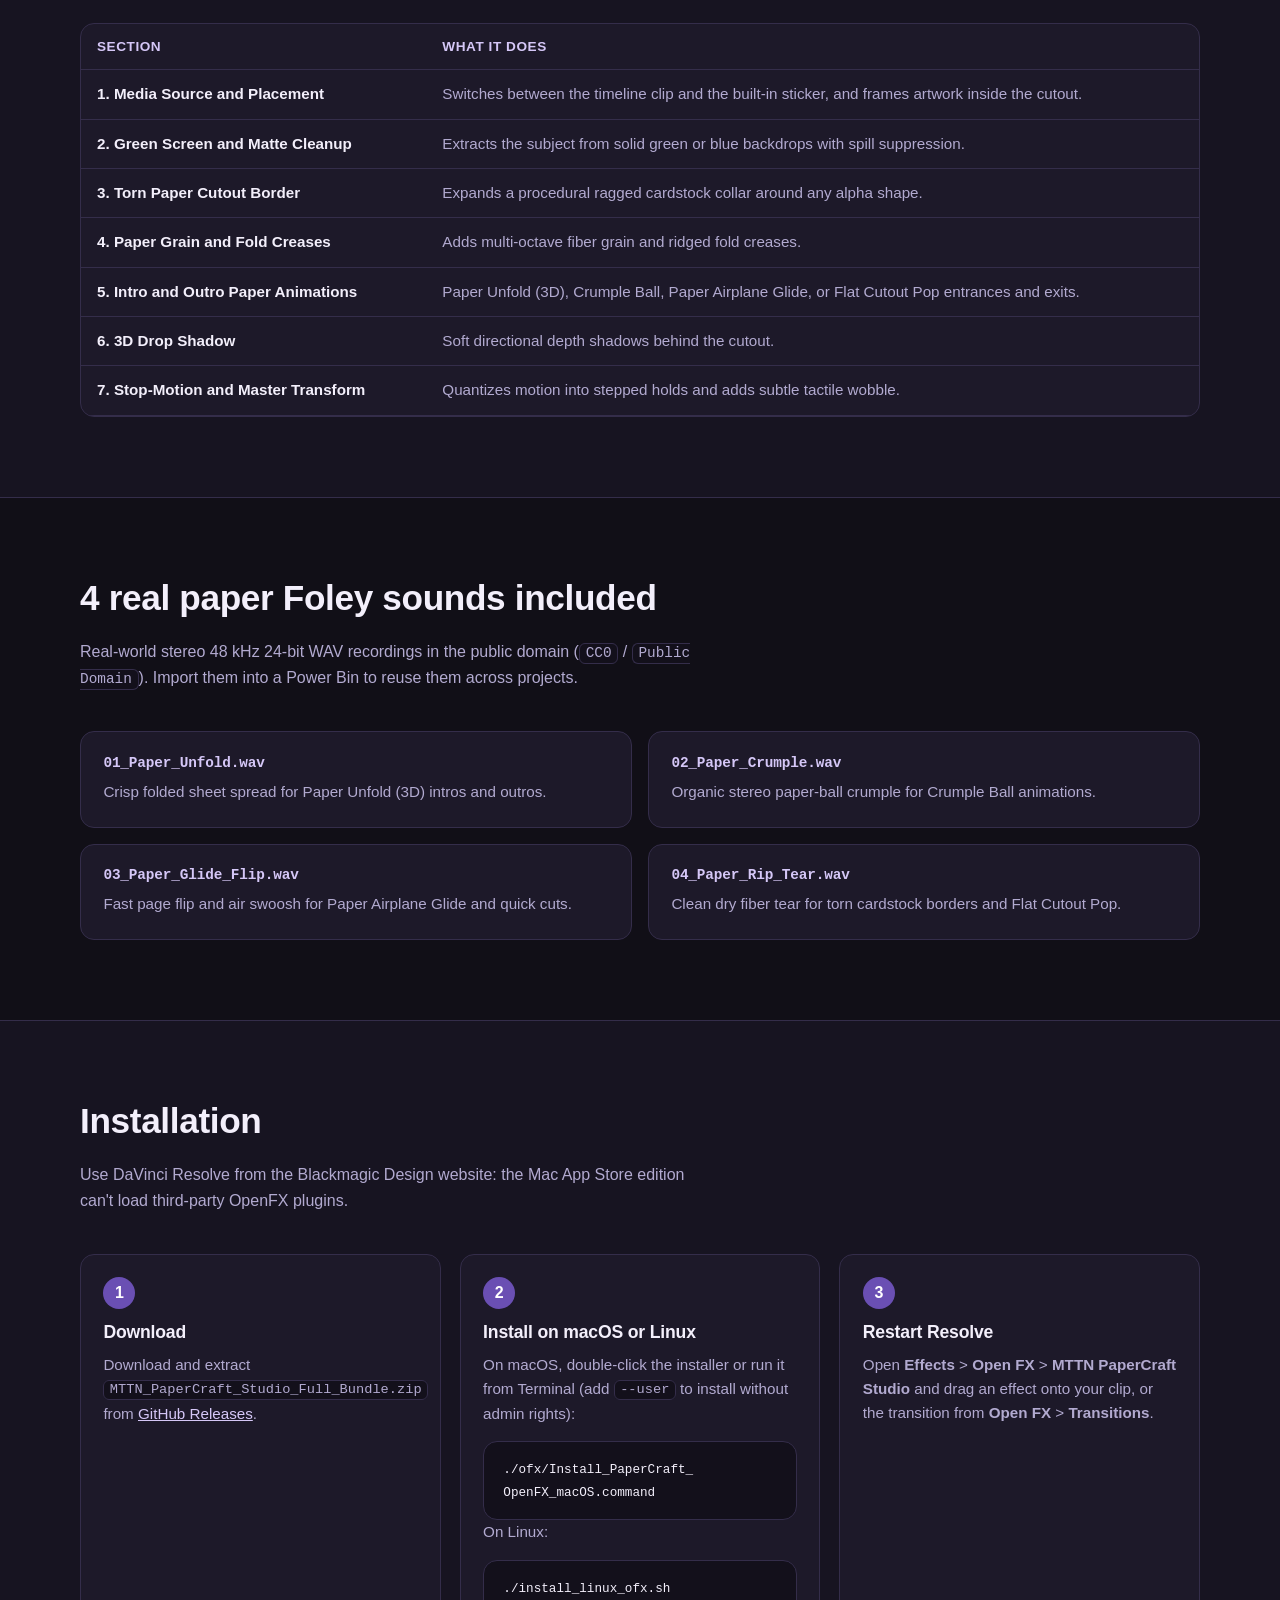
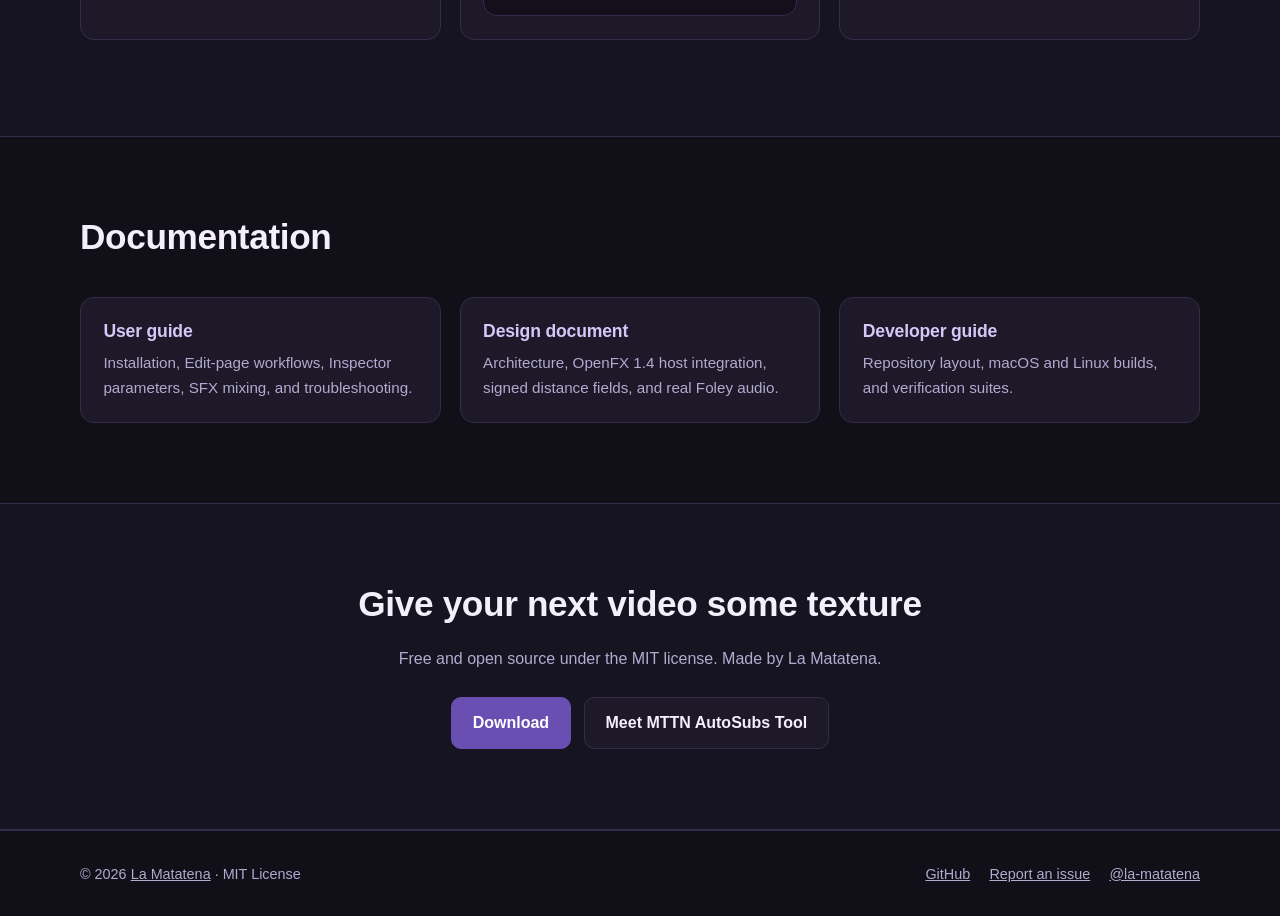
==== commit 8441f109: "feat: add Paper Fold & Unfold transition and real-fold Paper Unfold (3D) (v3.1.0) - Register a secon" ====
--- a/site/en/index.html
+++ b/site/en/index.html
@@ -35,9 +35,9 @@
     <section class="hero">
       <div class="wrap hero-grid split">
         <div>
-          <span class="eyebrow">v3.0 · OpenFX 1.4 · C++17 · MIT</span>
+          <span class="eyebrow">v3.1 · OpenFX 1.4 · C++17 · MIT</span>
           <h1>Handmade paper looks, right on the Edit page.</h1>
-          <p class="lead">Organic stop-motion cutouts, torn cardstock borders, paper intro and outro animations, and paper Foley sounds for DaVinci Resolve 20 and 21, without opening Fusion and without watermarks.</p>
+          <p class="lead">Organic stop-motion cutouts, torn cardstock borders, paper intro and outro animations, a paper fold-and-unfold transition, and paper Foley sounds for DaVinci Resolve 20 and 21, without opening Fusion and without watermarks.</p>
           <div class="actions">
             <a class="btn primary" href="https://github.com/la-matatena/mttn-papercraft-studio/releases/latest">Download the latest release</a>
             <a class="btn" href="https://github.com/la-matatena/mttn-papercraft-studio">View on GitHub</a>
@@ -90,13 +90,13 @@
     <section id="effects">
       <div class="wrap">
         <div class="section-head">
-          <h2>One native effect in the MTTN PaperCraft Studio category</h2>
-          <p>Drag <strong>Paper Cutout FX</strong> from <strong>Effects</strong> &gt; <strong>Open FX</strong> onto your clips like any Resolve effect. It runs in multi-threaded C++17 without Fusion node-graph overhead.</p>
+          <h2>Two native tools in the MTTN PaperCraft Studio category</h2>
+          <p>Drag <strong>Paper Cutout FX</strong> from <strong>Effects</strong> &gt; <strong>Open FX</strong> onto your clips and the <strong>Paper Fold &amp; Unfold</strong> transition from <strong>Open FX</strong> &gt; <strong>Transitions</strong> onto your edit points, like any Resolve effect. Both run in multi-threaded C++17 without Fusion node-graph overhead.</p>
         </div>
         <div class="grid">
-          <article class="card"><span class="icon" aria-hidden="true">✂️</span><h3>Paper Cutout FX</h3><p>Turns any clip, title, transparent PNG, or green-screen shot into an animated paper cutout.</p></article>
-          <article class="card"><span class="icon" aria-hidden="true">🟩</span><h3>Built-in green screen</h3><p>Pulls the subject off green or blue backdrops and cuts it out with a torn cardstock border.</p></article>
-          <article class="card"><span class="icon" aria-hidden="true">📄</span><h3>Paper intros and outros</h3><p>Animates the start and end of the clip with Paper Unfold (3D), Crumple Ball, Paper Airplane Glide, or Flat Cutout Pop.</p></article>
+          <article class="card"><span class="icon" aria-hidden="true">✂️</span><h3>Paper Cutout FX</h3><p>Turns any clip, title, transparent PNG, or green-screen shot (with a built-in keyer) into an animated paper cutout with a torn cardstock border.</p></article>
+          <article class="card"><span class="icon" aria-hidden="true">🗞️</span><h3>Paper Fold &amp; Unfold</h3><p>A transition that unfolds a clip from a folded paper packet or folds it away, with the paper back, staged creases, and a shadow.</p></article>
+          <article class="card"><span class="icon" aria-hidden="true">📄</span><h3>Paper intros and outros</h3><p>Animates the start and end of the clip with Paper Unfold (3D) real folds, Crumple Ball, Paper Airplane Glide, or Flat Cutout Pop.</p></article>
           <article class="card"><span class="icon" aria-hidden="true">🎞️</span><h3>Tactile stop-motion</h3><p>Held frames, position and rotation jitter, and a 3D drop shadow for a handmade finish.</p></article>
         </div>
       </div>
@@ -160,7 +160,7 @@
           </li>
           <li>
             <h3>Restart Resolve</h3>
-            <p>Open <strong>Effects</strong> &gt; <strong>Open FX</strong> &gt; <strong>MTTN PaperCraft Studio</strong> and drag an effect onto your clip.</p>
+            <p>Open <strong>Effects</strong> &gt; <strong>Open FX</strong> &gt; <strong>MTTN PaperCraft Studio</strong> and drag an effect onto your clip, or the transition from <strong>Open FX</strong> &gt; <strong>Transitions</strong>.</p>
           </li>
         </ol>
       </div>
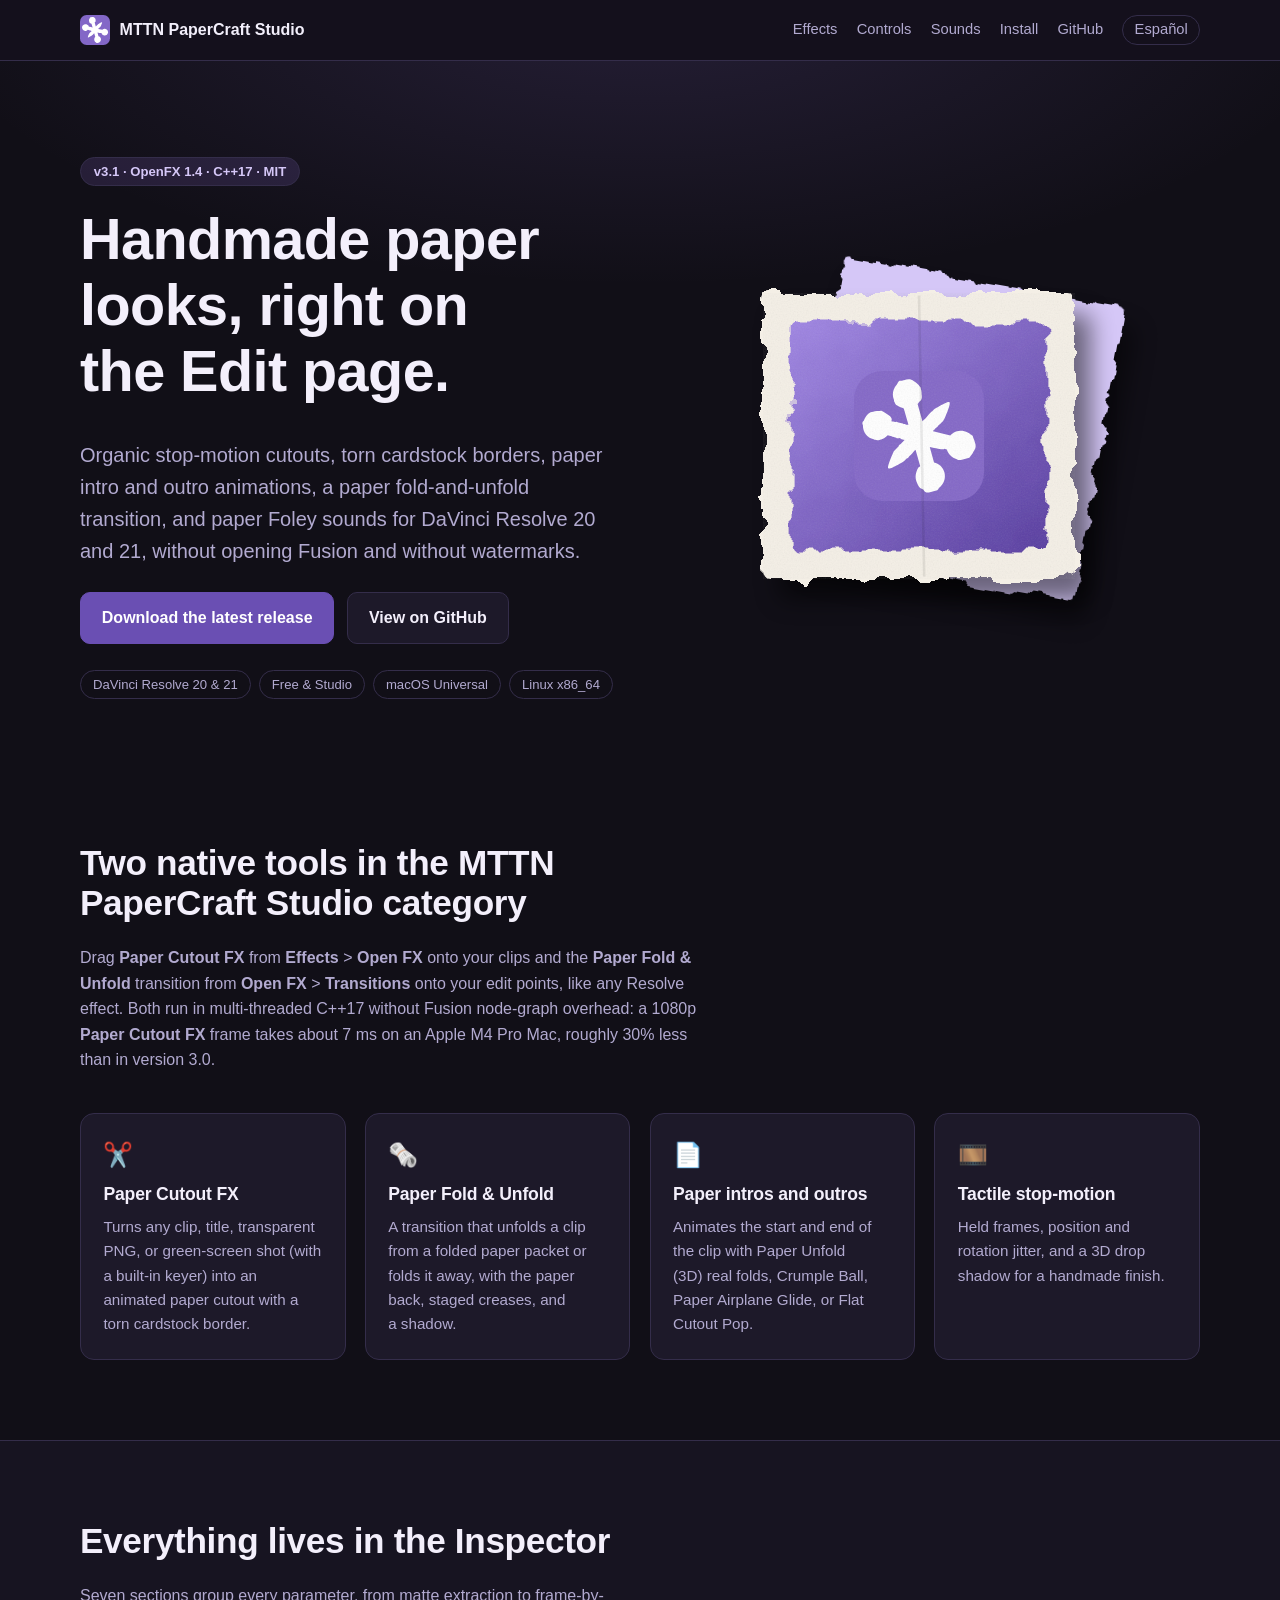
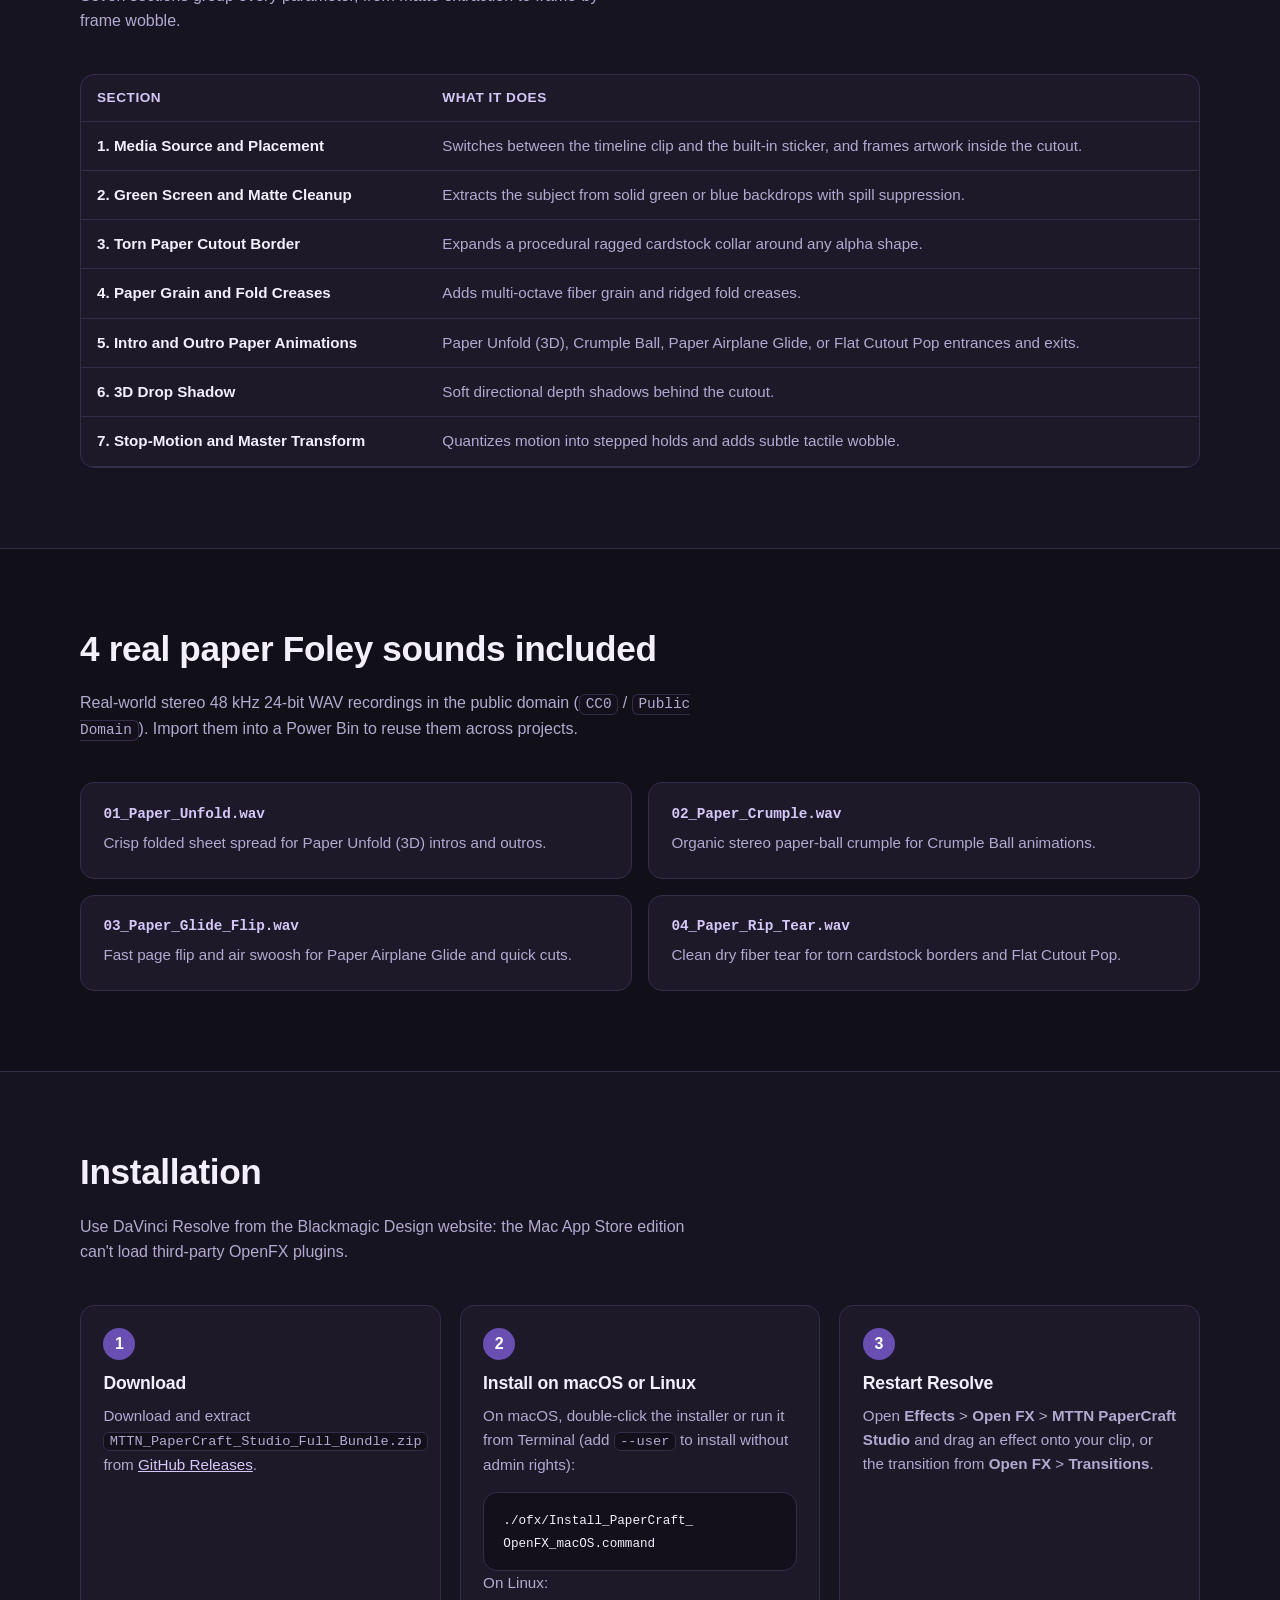
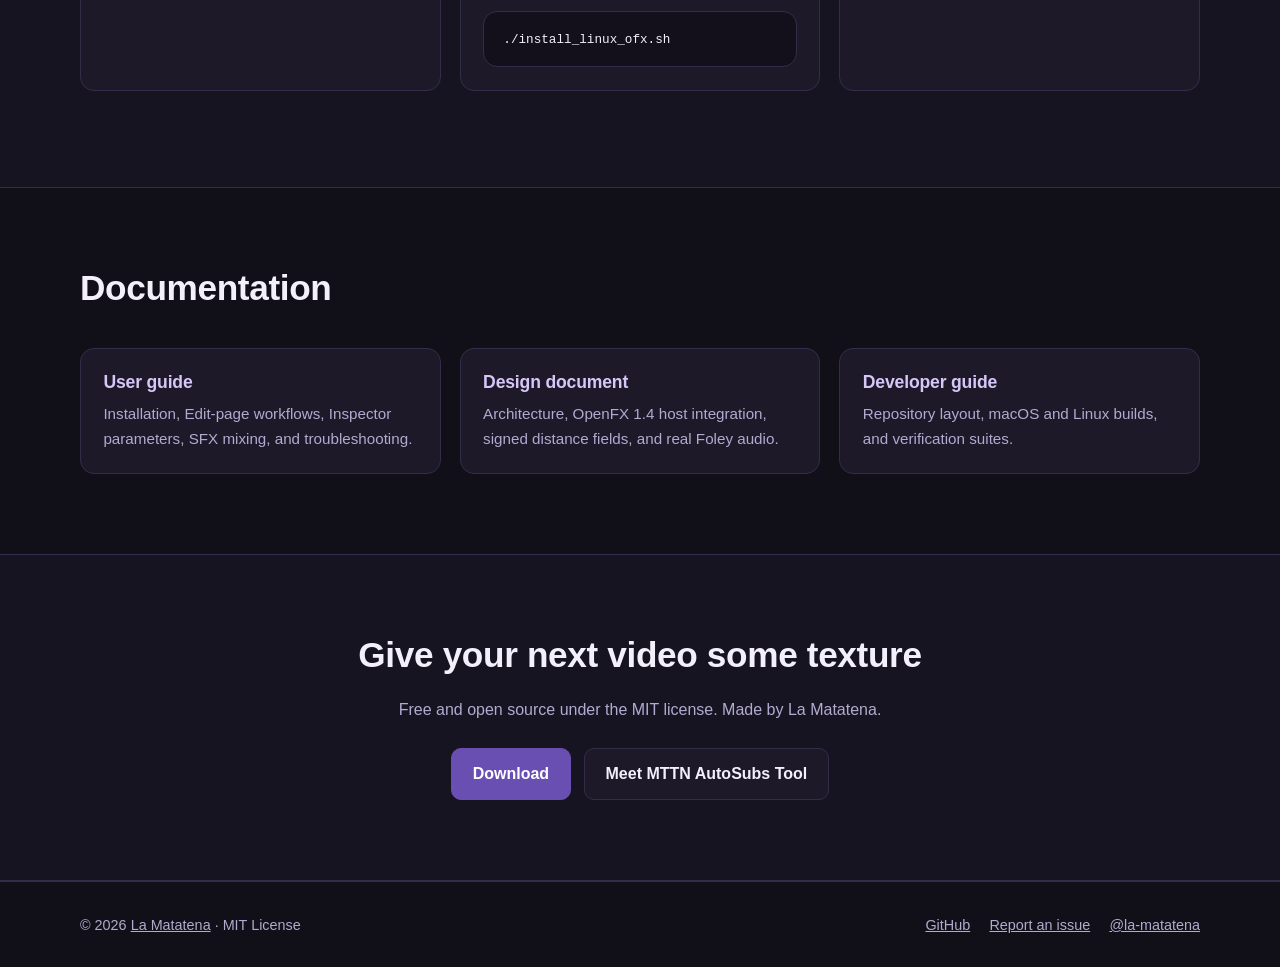
==== commit 3030c8dd: "perf: render Paper Cutout FX about 30% faster with bit-identical output Bring in the pending 3.0.1 p" ====
--- a/site/en/index.html
+++ b/site/en/index.html
@@ -91,7 +91,7 @@
       <div class="wrap">
         <div class="section-head">
           <h2>Two native tools in the MTTN PaperCraft Studio category</h2>
-          <p>Drag <strong>Paper Cutout FX</strong> from <strong>Effects</strong> &gt; <strong>Open FX</strong> onto your clips and the <strong>Paper Fold &amp; Unfold</strong> transition from <strong>Open FX</strong> &gt; <strong>Transitions</strong> onto your edit points, like any Resolve effect. Both run in multi-threaded C++17 without Fusion node-graph overhead.</p>
+          <p>Drag <strong>Paper Cutout FX</strong> from <strong>Effects</strong> &gt; <strong>Open FX</strong> onto your clips and the <strong>Paper Fold &amp; Unfold</strong> transition from <strong>Open FX</strong> &gt; <strong>Transitions</strong> onto your edit points, like any Resolve effect. Both run in multi-threaded C++17 without Fusion node-graph overhead: a 1080p <strong>Paper Cutout FX</strong> frame takes about 7 ms on an Apple M4 Pro Mac, roughly 30% less than in version 3.0.</p>
         </div>
         <div class="grid">
           <article class="card"><span class="icon" aria-hidden="true">✂️</span><h3>Paper Cutout FX</h3><p>Turns any clip, title, transparent PNG, or green-screen shot (with a built-in keyer) into an animated paper cutout with a torn cardstock border.</p></article>
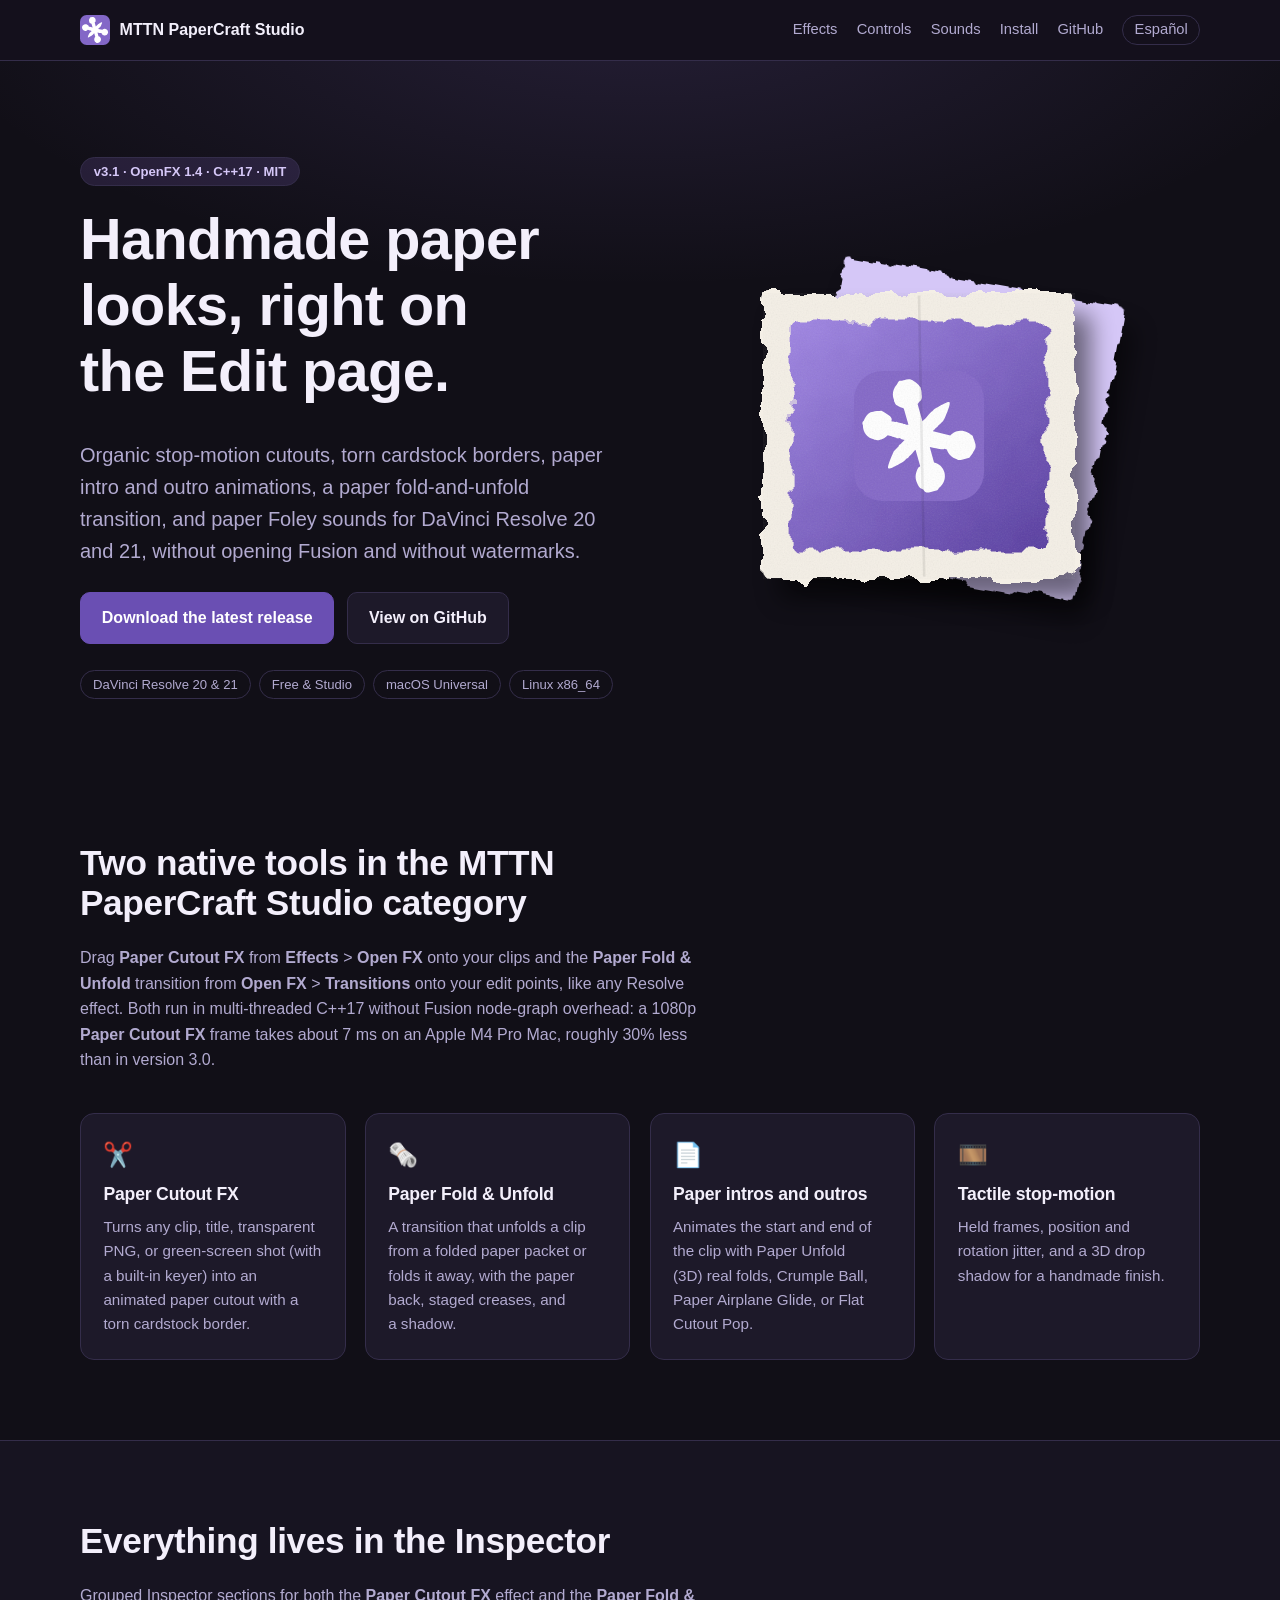
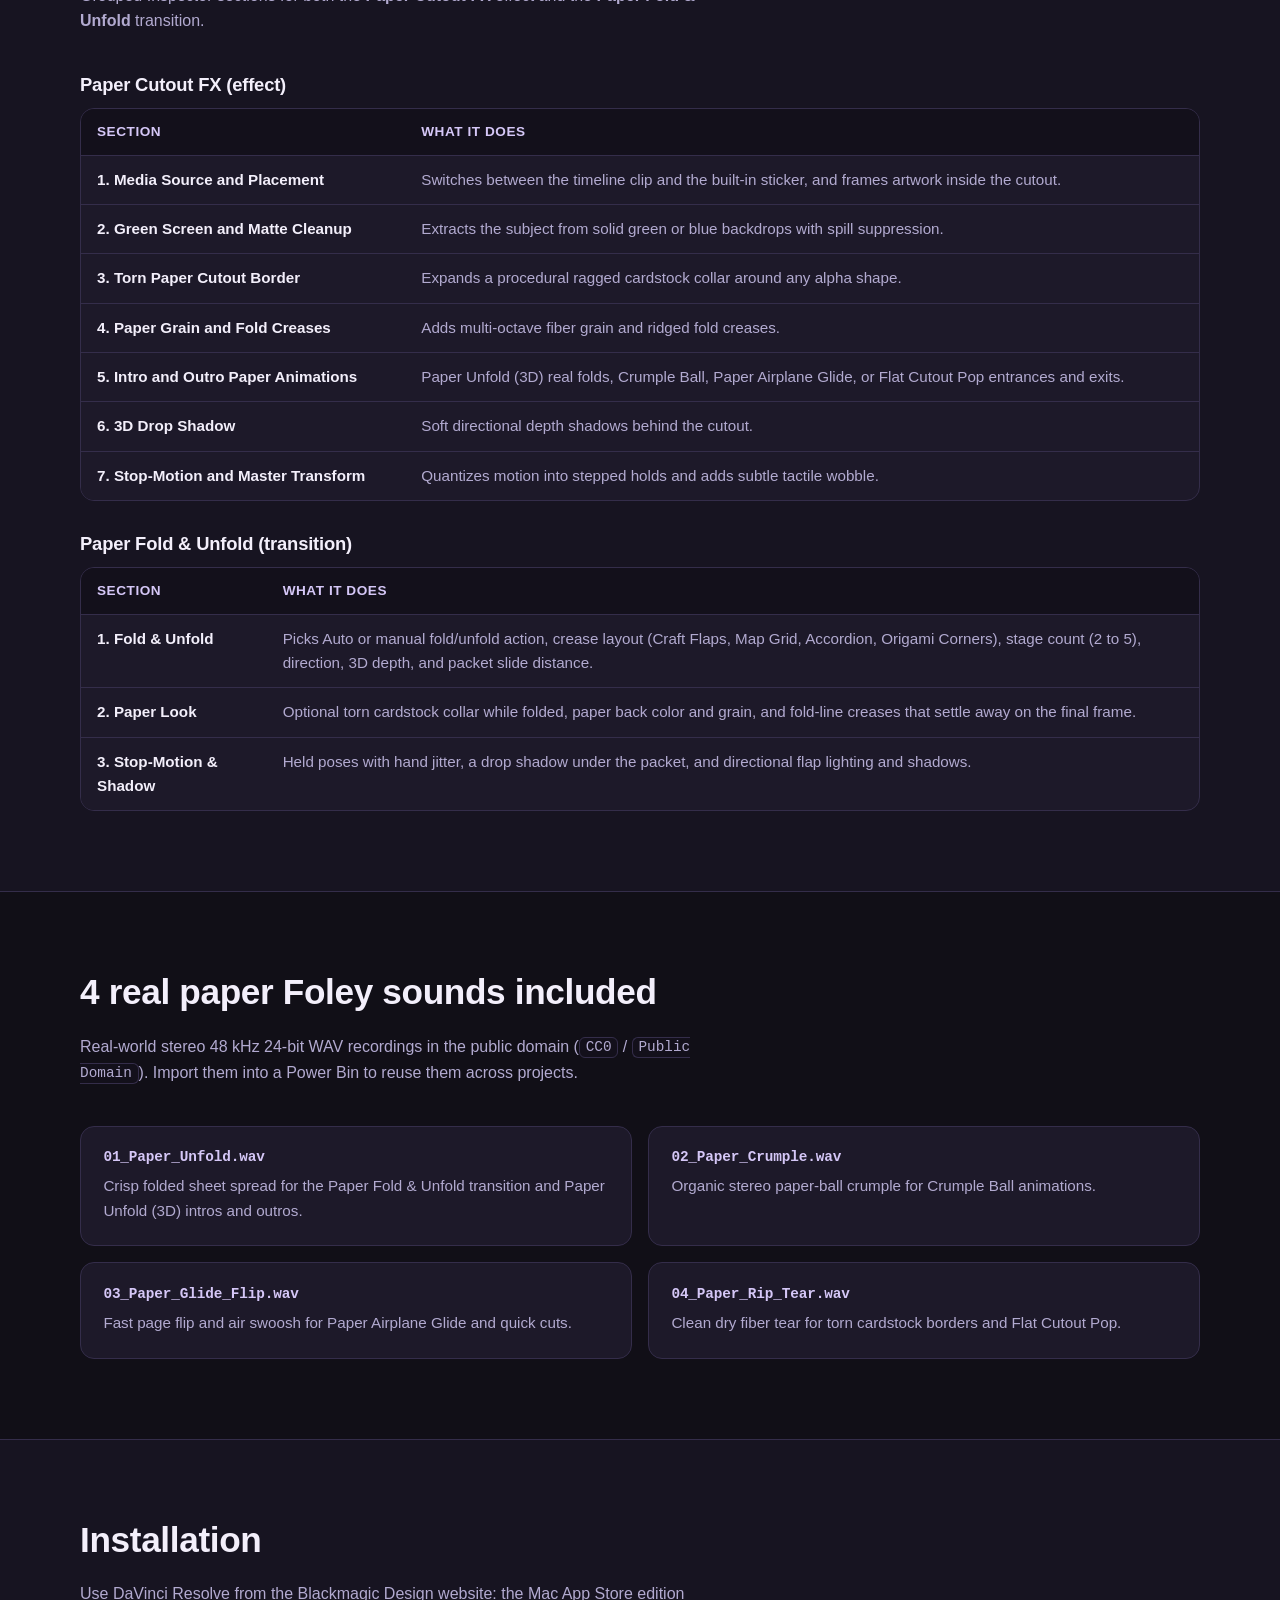
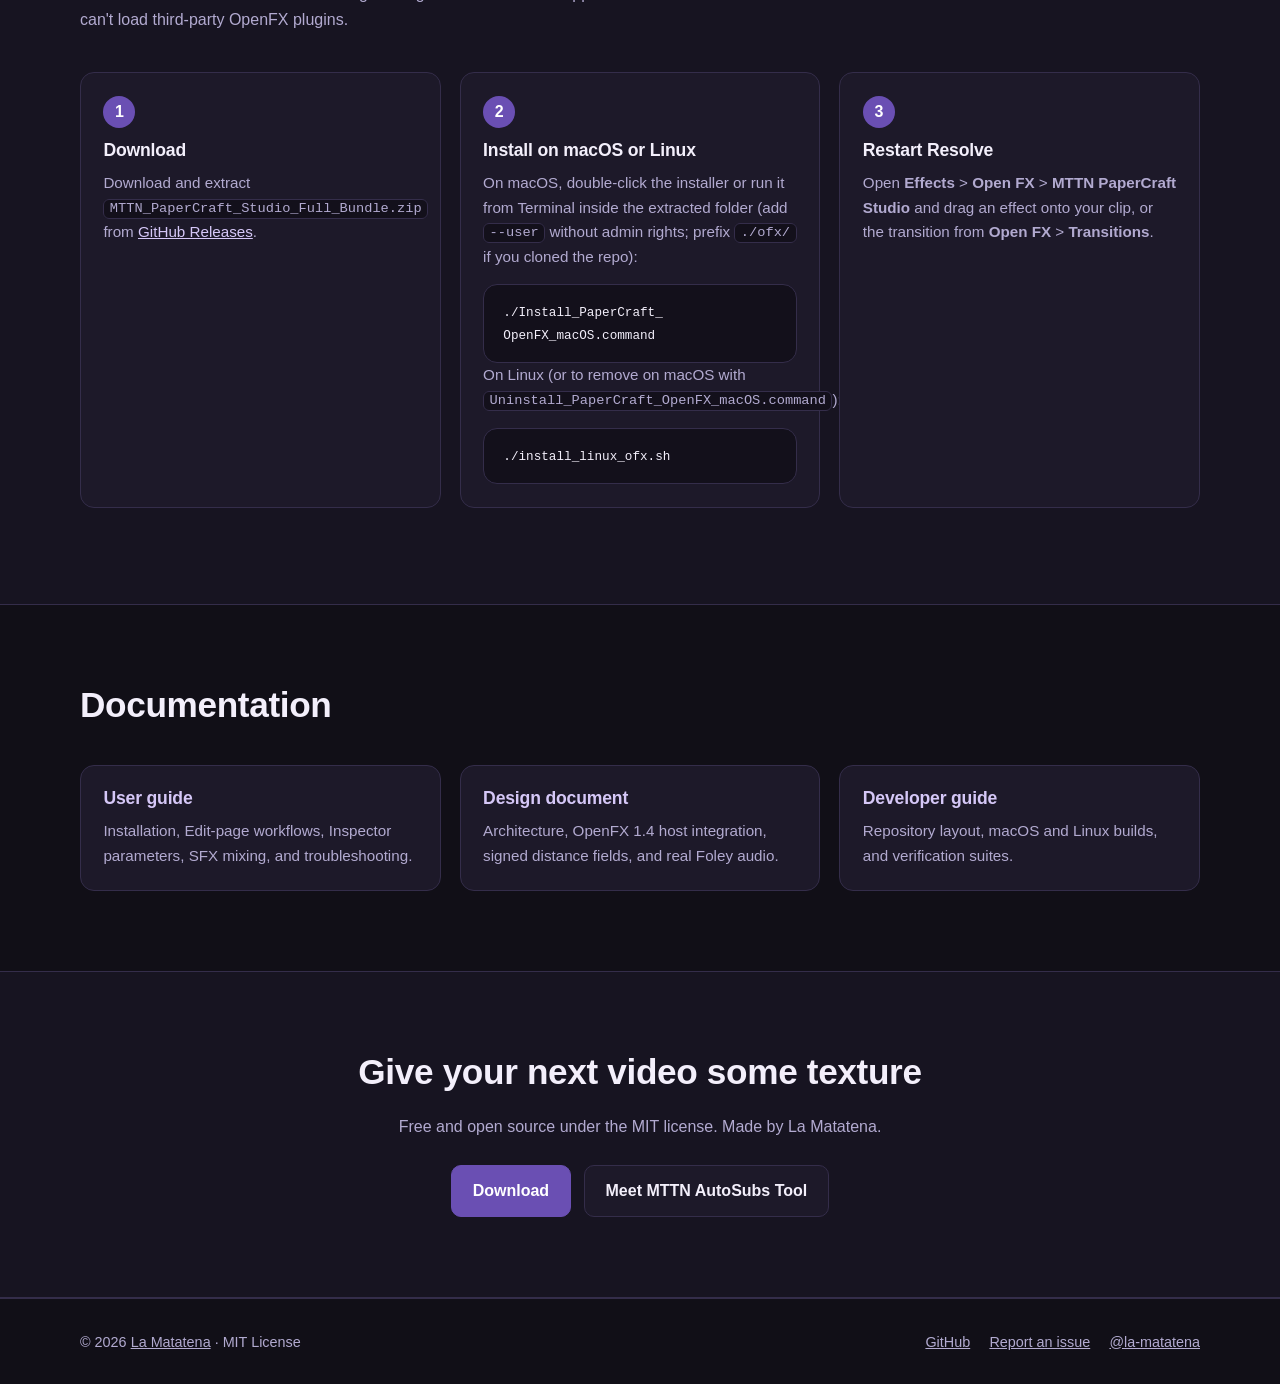
==== commit 2766db38: "fix(bundle,docs): unify MTTN .drfx/.zip names and align v3.1 docs & site" ====
--- a/site/en/index.html
+++ b/site/en/index.html
@@ -5,13 +5,13 @@
   <meta name="viewport" content="width=device-width, initial-scale=1">
   <meta name="color-scheme" content="dark">
   <title>MTTN PaperCraft Studio · Stop-motion paper cutouts for DaVinci Resolve</title>
-  <meta name="description" content="Native OpenFX plugin for DaVinci Resolve 20 and 21: stop-motion paper cutouts, torn cardstock borders, paper animations, and 4 real paper Foley sounds. Free and watermark-free.">
+  <meta name="description" content="Native OpenFX plugin for DaVinci Resolve 20 and 21: stop-motion paper cutouts (Paper Cutout FX), the Paper Fold &amp; Unfold transition, torn cardstock borders, and 4 real paper Foley sounds. Free and watermark-free.">
   <meta name="theme-color" content="#15121e">
   <link rel="icon" href="../icon.svg" type="image/svg+xml">
   <link rel="alternate" hreflang="es" href="https://la-matatena.github.io/mttn-papercraft-studio/">
   <link rel="alternate" hreflang="en" href="https://la-matatena.github.io/mttn-papercraft-studio/en/">
   <meta property="og:title" content="MTTN PaperCraft Studio">
-  <meta property="og:description" content="Stop-motion paper cutouts, paper animations, and paper Foley on the DaVinci Resolve Edit page.">
+  <meta property="og:description" content="Stop-motion paper cutouts, the Paper Fold &amp; Unfold transition, and paper Foley on the DaVinci Resolve Edit page.">
   <meta property="og:type" content="website">
   <link rel="stylesheet" href="../styles.css">
 </head>
@@ -106,22 +106,34 @@
       <div class="wrap">
         <div class="section-head">
           <h2>Everything lives in the Inspector</h2>
-          <p>Seven sections group every parameter, from matte extraction to frame-by-frame wobble.</p>
-        </div>
-        <div class="table-scroll">
-          <table>
+          <p>Grouped Inspector sections for both the <strong>Paper Cutout FX</strong> effect and the <strong>Paper Fold &amp; Unfold</strong> transition.</p>
+        </div>
+        <h3 id="cutout-controls-heading" class="table-group-title">Paper Cutout FX (effect)</h3>
+        <div class="table-scroll" tabindex="0" role="region" aria-labelledby="cutout-controls-heading">
+          <table style="--label-1: 'Section'; --label-2: 'What it does';">
             <thead><tr><th scope="col">Section</th><th scope="col">What it does</th></tr></thead>
             <tbody>
-              <tr><td><strong>1. Media Source and Placement</strong></td><td>Switches between the timeline clip and the built-in sticker, and frames artwork inside the cutout.</td></tr>
-              <tr><td><strong>2. Green Screen and Matte Cleanup</strong></td><td>Extracts the subject from solid green or blue backdrops with spill suppression.</td></tr>
-              <tr><td><strong>3. Torn Paper Cutout Border</strong></td><td>Expands a procedural ragged cardstock collar around any alpha shape.</td></tr>
-              <tr><td><strong>4. Paper Grain and Fold Creases</strong></td><td>Adds multi-octave fiber grain and ridged fold creases.</td></tr>
-              <tr><td><strong>5. Intro and Outro Paper Animations</strong></td><td>Paper Unfold (3D), Crumple Ball, Paper Airplane Glide, or Flat Cutout Pop entrances and exits.</td></tr>
-              <tr><td><strong>6. 3D Drop Shadow</strong></td><td>Soft directional depth shadows behind the cutout.</td></tr>
-              <tr><td><strong>7. Stop-Motion and Master Transform</strong></td><td>Quantizes motion into stepped holds and adds subtle tactile wobble.</td></tr>
+              <tr><th scope="row">1. Media Source and Placement</th><td>Switches between the timeline clip and the built-in sticker, and frames artwork inside the cutout.</td></tr>
+              <tr><th scope="row">2. Green Screen and Matte Cleanup</th><td>Extracts the subject from solid green or blue backdrops with spill suppression.</td></tr>
+              <tr><th scope="row">3. Torn Paper Cutout Border</th><td>Expands a procedural ragged cardstock collar around any alpha shape.</td></tr>
+              <tr><th scope="row">4. Paper Grain and Fold Creases</th><td>Adds multi-octave fiber grain and ridged fold creases.</td></tr>
+              <tr><th scope="row">5. Intro and Outro Paper Animations</th><td>Paper Unfold (3D) real folds, Crumple Ball, Paper Airplane Glide, or Flat Cutout Pop entrances and exits.</td></tr>
+              <tr><th scope="row">6. 3D Drop Shadow</th><td>Soft directional depth shadows behind the cutout.</td></tr>
+              <tr><th scope="row">7. Stop-Motion and Master Transform</th><td>Quantizes motion into stepped holds and adds subtle tactile wobble.</td></tr>
             </tbody>
           </table>
         </div>
+        <h3 id="fold-controls-heading" class="table-group-title">Paper Fold &amp; Unfold (transition)</h3>
+        <div class="table-scroll" tabindex="0" role="region" aria-labelledby="fold-controls-heading">
+          <table style="--label-1: 'Section'; --label-2: 'What it does';">
+            <thead><tr><th scope="col">Section</th><th scope="col">What it does</th></tr></thead>
+            <tbody>
+              <tr><th scope="row">1. Fold &amp; Unfold</th><td>Picks Auto or manual fold/unfold action, crease layout (Craft Flaps, Map Grid, Accordion, Origami Corners), stage count (2 to 5), direction, 3D depth, and packet slide distance.</td></tr>
+              <tr><th scope="row">2. Paper Look</th><td>Optional torn cardstock collar while folded, paper back color and grain, and fold-line creases that settle away on the final frame.</td></tr>
+              <tr><th scope="row">3. Stop-Motion &amp; Shadow</th><td>Held poses with hand jitter, a drop shadow under the packet, and directional flap lighting and shadows.</td></tr>
+            </tbody>
+          </table>
+        </div>
       </div>
     </section>
 
@@ -132,7 +144,7 @@
           <p>Real-world stereo 48 kHz 24-bit WAV recordings in the public domain (<code>CC0</code> / <code>Public Domain</code>). Import them into a Power Bin to reuse them across projects.</p>
         </div>
         <div class="sfx">
-          <article class="card"><h3>01_Paper_Unfold.wav</h3><p>Crisp folded sheet spread for Paper Unfold (3D) intros and outros.</p></article>
+          <article class="card"><h3>01_Paper_Unfold.wav</h3><p>Crisp folded sheet spread for the Paper Fold &amp; Unfold transition and Paper Unfold (3D) intros and outros.</p></article>
           <article class="card"><h3>02_Paper_Crumple.wav</h3><p>Organic stereo paper-ball crumple for Crumple Ball animations.</p></article>
           <article class="card"><h3>03_Paper_Glide_Flip.wav</h3><p>Fast page flip and air swoosh for Paper Airplane Glide and quick cuts.</p></article>
           <article class="card"><h3>04_Paper_Rip_Tear.wav</h3><p>Clean dry fiber tear for torn cardstock borders and Flat Cutout Pop.</p></article>
@@ -153,9 +165,9 @@
           </li>
           <li>
             <h3>Install on macOS or Linux</h3>
-            <p>On macOS, double-click the installer or run it from Terminal (add <code>--user</code> to install without admin rights):</p>
-            <pre><code>./ofx/<wbr>Install_PaperCraft_<wbr>OpenFX_macOS.command</code></pre>
-            <p>On Linux:</p>
+            <p>On macOS, double-click the installer or run it from Terminal inside the extracted folder (add <code>--user</code> without admin rights; prefix <code>./ofx/</code> if you cloned the repo):</p>
+            <pre><code>./Install_PaperCraft_<wbr>OpenFX_macOS.command</code></pre>
+            <p>On Linux (or to remove on macOS with <code>Uninstall_PaperCraft_OpenFX_macOS.command</code>):</p>
             <pre><code>./install_linux_ofx.sh</code></pre>
           </li>
           <li>
--- a/site/styles.css
+++ b/site/styles.css
@@ -121,12 +121,26 @@
 .steps p { color: var(--muted); font-size: 0.95rem; }
 .steps pre { margin-top: 0.8rem; white-space: pre-wrap; overflow-wrap: anywhere; }
 
-table { width: 100%; border-collapse: collapse; font-size: 0.95rem; }
+table { width: 100%; border-collapse: separate; border-spacing: 0; font-size: 0.95rem; }
 th, td { text-align: left; padding: 0.75rem 1rem; border-bottom: 1px solid var(--border); vertical-align: top; }
-th { color: var(--purple-tint); font-family: var(--font-heading); font-size: 0.85rem; text-transform: uppercase; letter-spacing: 0.04em; }
+thead { position: sticky; inset-block-start: 0; z-index: 1; }
+thead th { color: var(--purple-tint); background: var(--inset); font-family: var(--font-heading); font-size: 0.85rem; text-transform: uppercase; letter-spacing: 0.04em; }
+tbody th { color: var(--text); background: var(--card); font-weight: 600; position: sticky; inset-inline-start: 0; }
+tbody tr:last-child th, tbody tr:last-child td { border-bottom: 0; }
 td { color: var(--muted); }
 td strong { color: var(--text); }
-.table-scroll { overflow-x: auto; border: 1px solid var(--border); border-radius: var(--radius); background: var(--card); }
+.table-group-title { margin: 2rem 0 0.8rem; font-size: 1.15rem; color: var(--text); }
+.table-group-title:first-of-type { margin-top: 0; }
+.table-scroll { overflow: auto; max-inline-size: 100%; border: 1px solid var(--border); border-radius: var(--radius); background: var(--card); container-type: inline-size; }
+@container (width < 600px) {
+  .table-scroll table, .table-scroll thead, .table-scroll tbody, .table-scroll tr, .table-scroll th, .table-scroll td { display: block; }
+  .table-scroll thead { display: none; }
+  .table-scroll tr { border-bottom: 1px solid var(--border); }
+  .table-scroll tr:last-child { border-bottom: 0; }
+  .table-scroll tbody th { position: sticky; inset-block-start: 0; z-index: 2; background: var(--inset); color: var(--purple-tint); border-bottom: 0; padding-bottom: 0.3rem; }
+  .table-scroll td { padding-top: 0.3rem; border-bottom: 0; }
+  .table-scroll td:nth-child(2)::before { content: var(--label-2) ": "; color: var(--text); font-weight: 600; }
+}
 
 .cta { text-align: center; }
 .cta .actions { justify-content: center; }
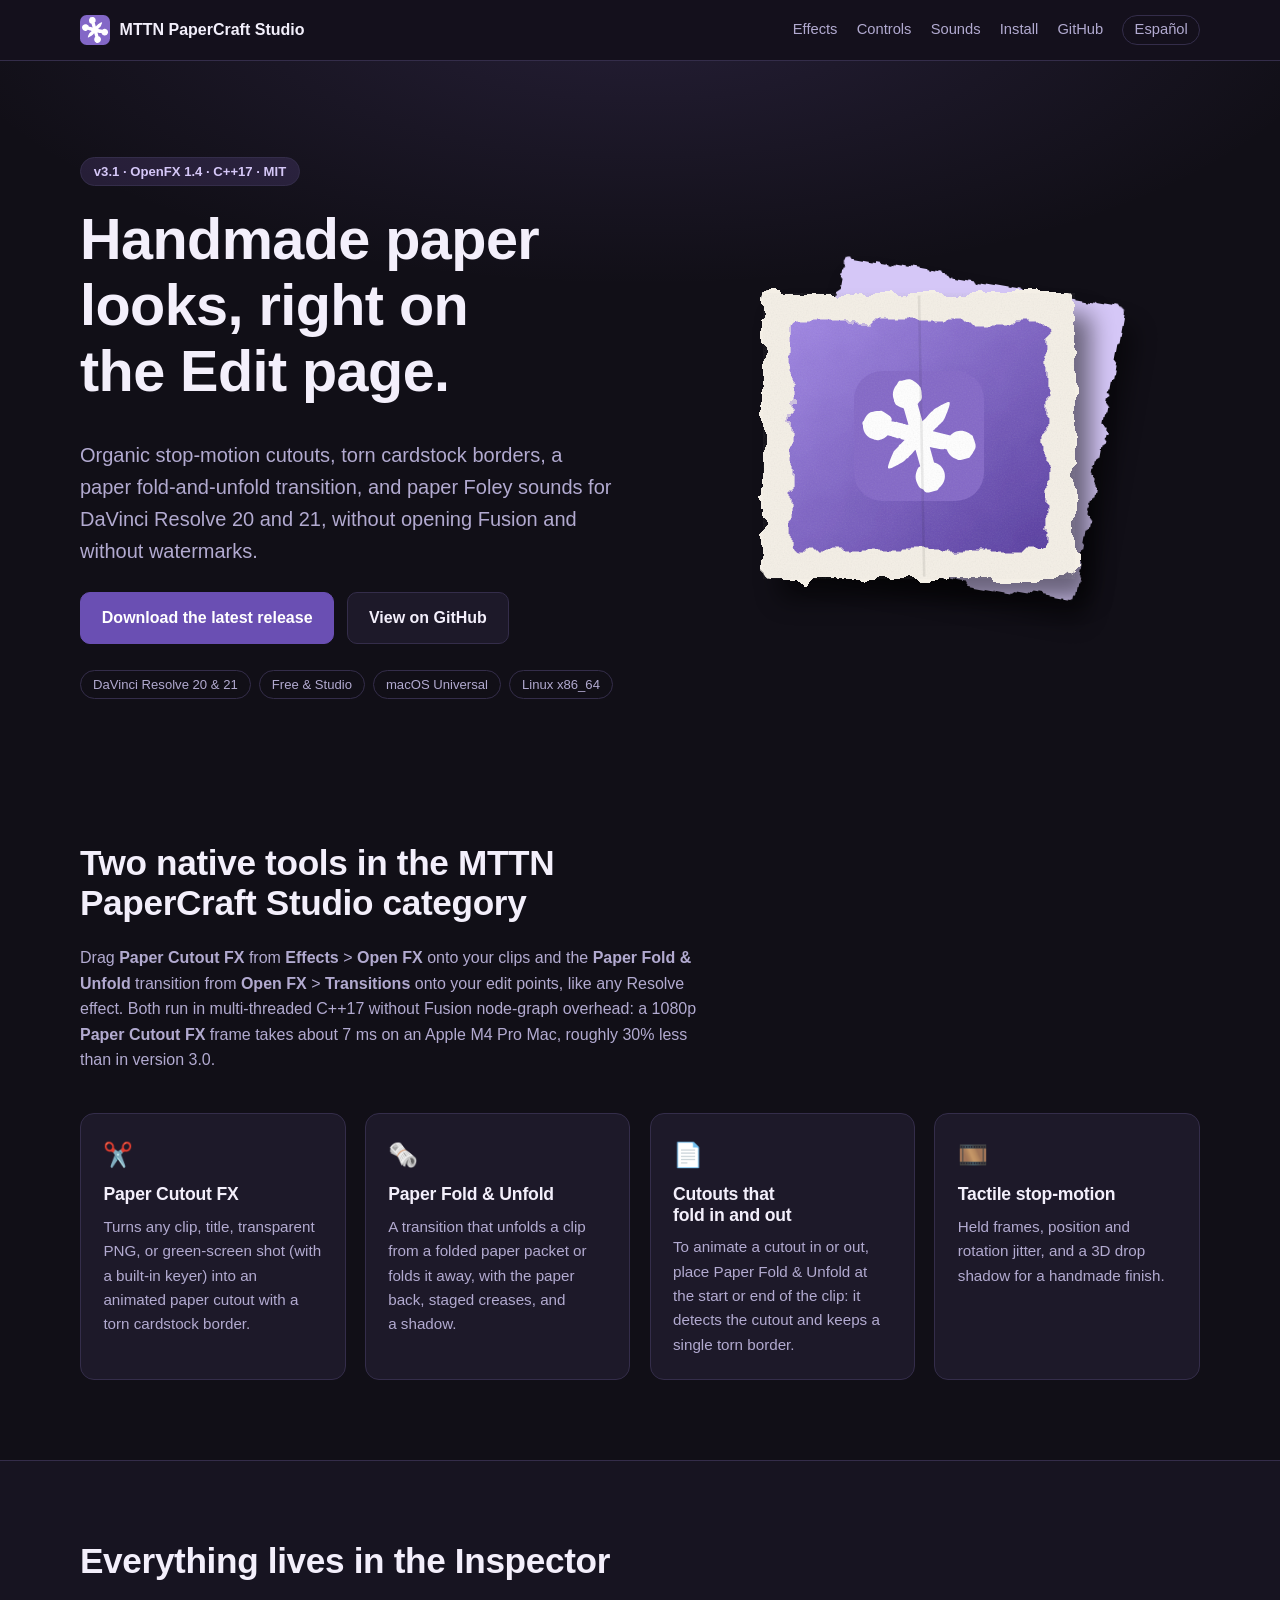
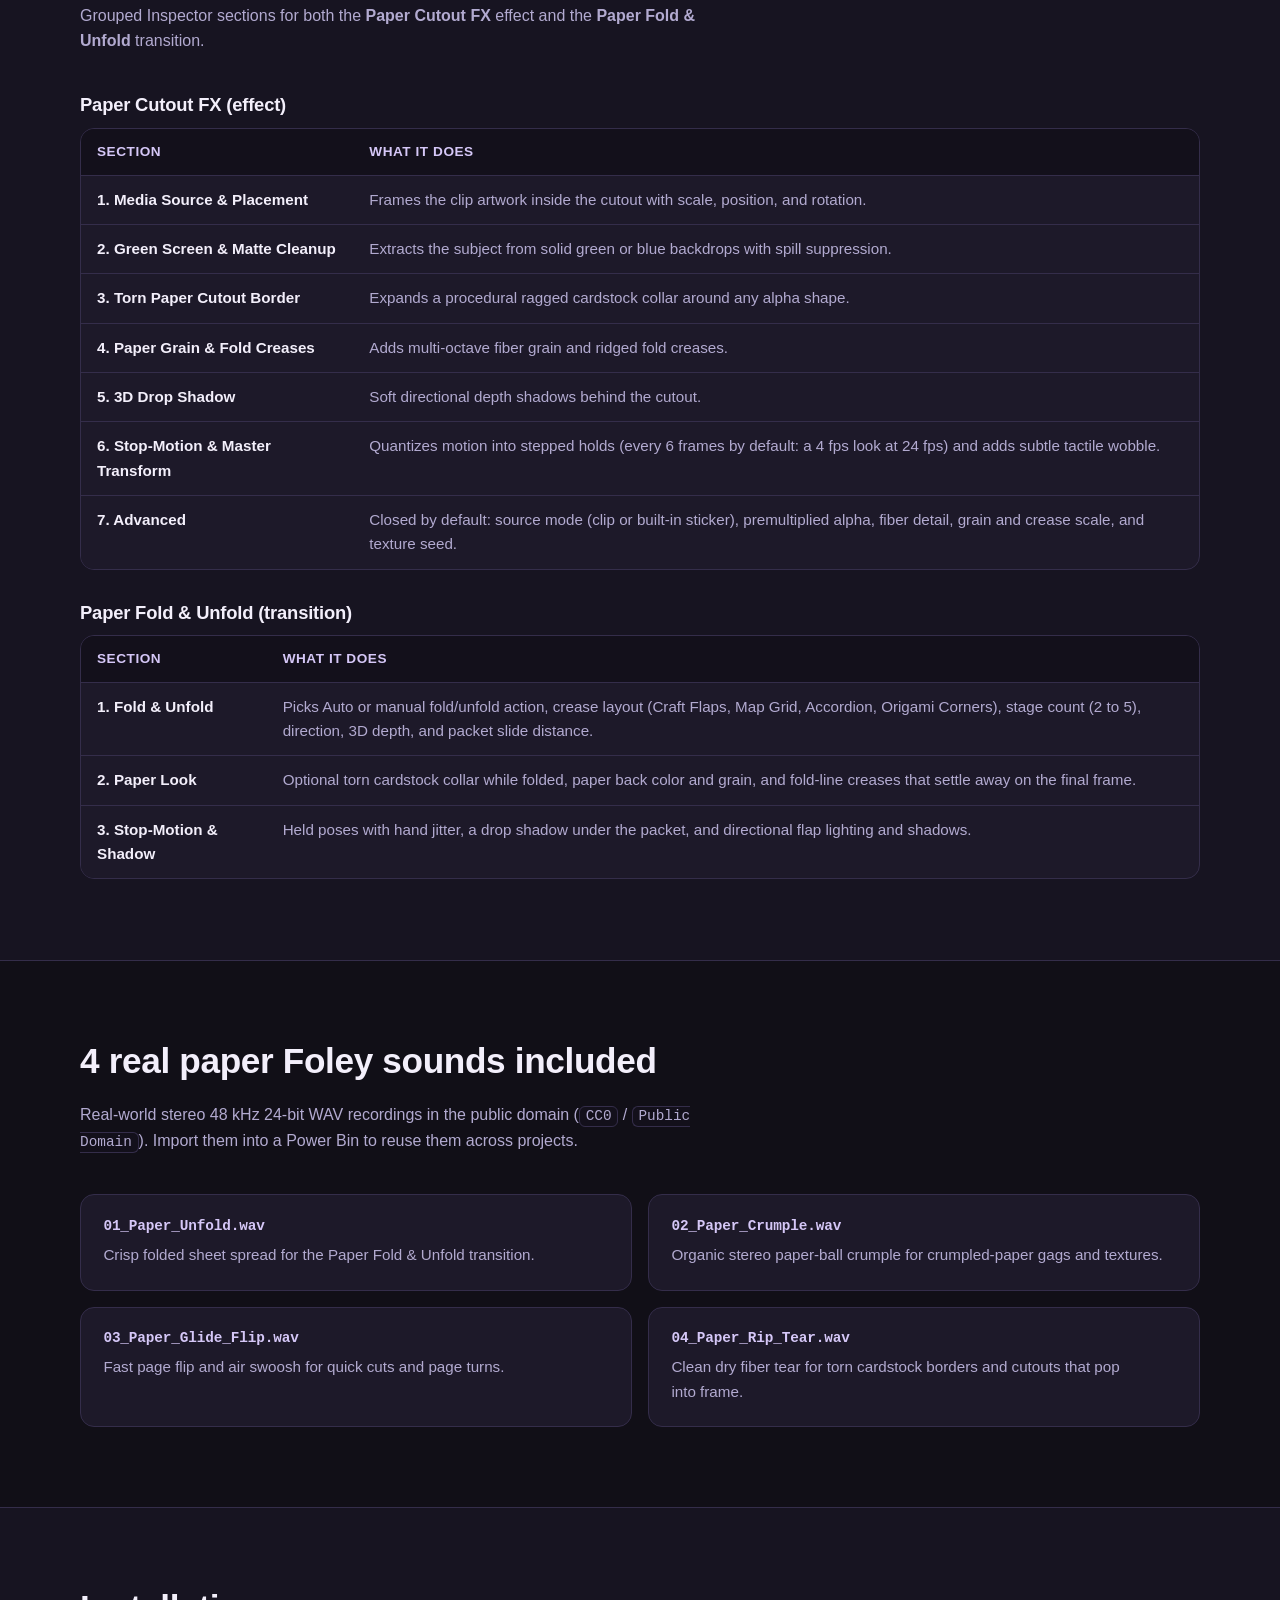
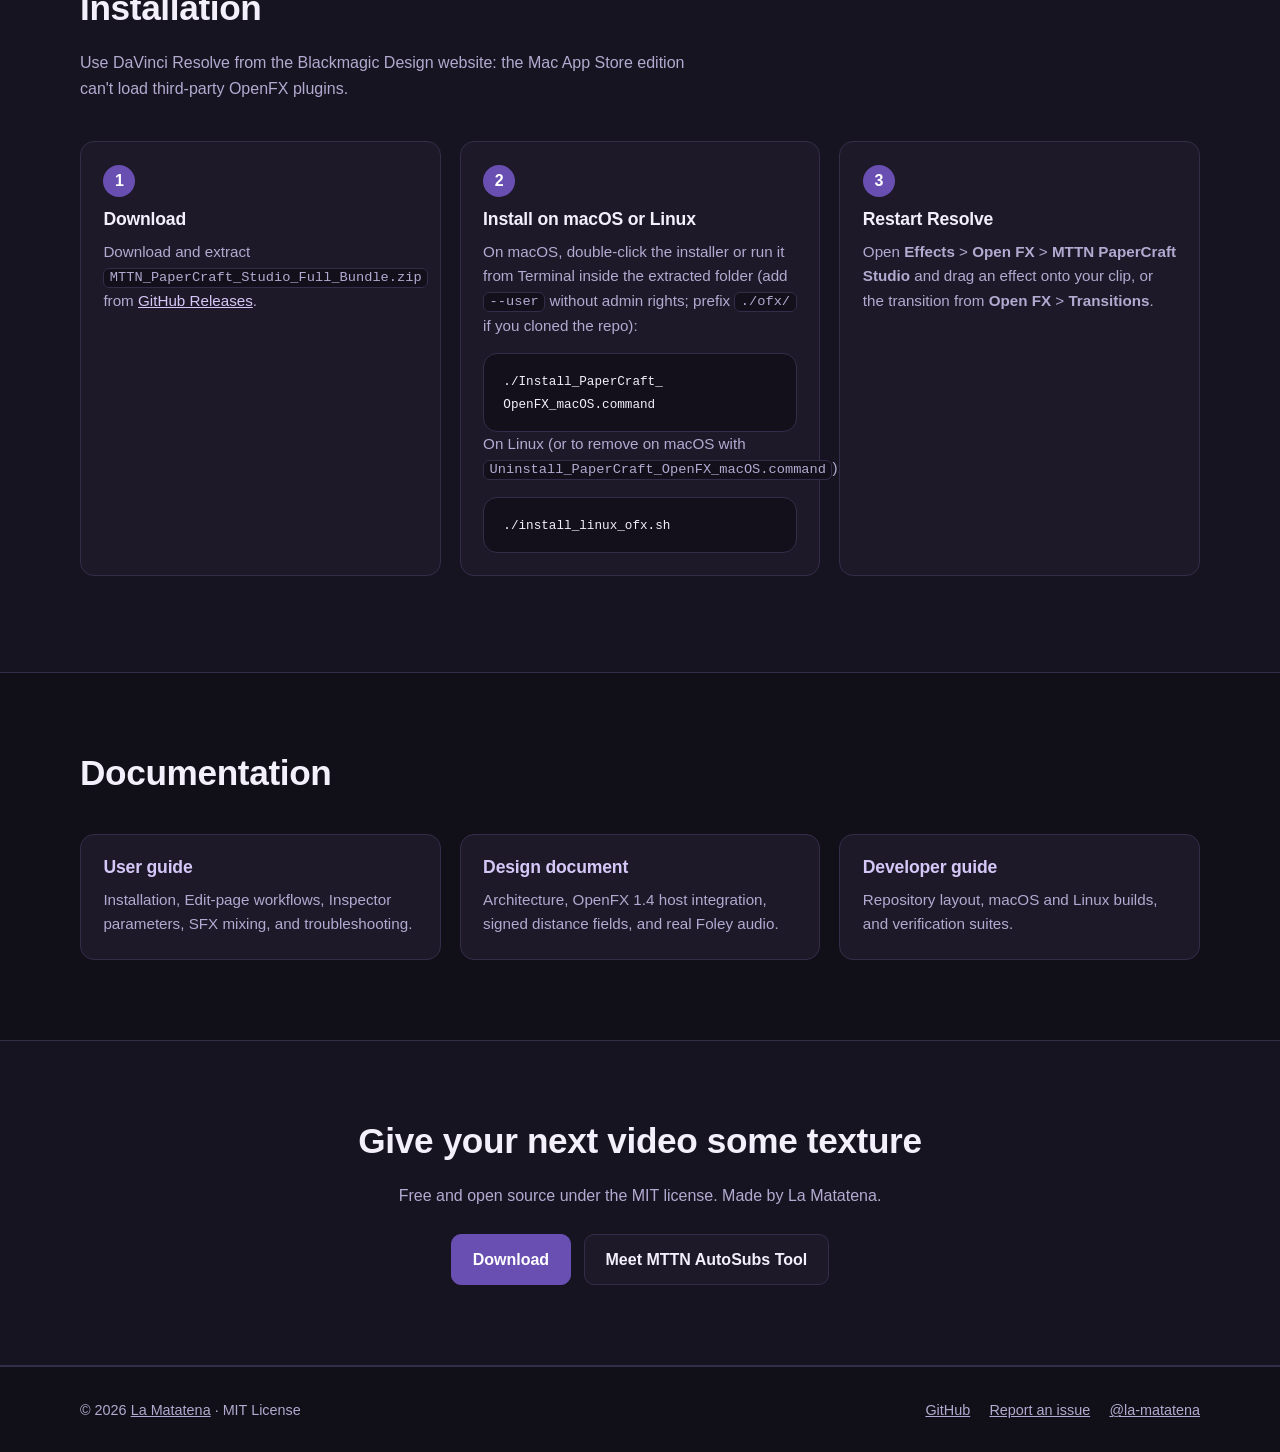
==== commit bc3dd462: "docs: describe the simplified Paper Cutout FX menu, new defaults and Advanced group" ====
--- a/site/en/index.html
+++ b/site/en/index.html
@@ -37,7 +37,7 @@
         <div>
           <span class="eyebrow">v3.1 · OpenFX 1.4 · C++17 · MIT</span>
           <h1>Handmade paper looks, right on the Edit page.</h1>
-          <p class="lead">Organic stop-motion cutouts, torn cardstock borders, paper intro and outro animations, a paper fold-and-unfold transition, and paper Foley sounds for DaVinci Resolve 20 and 21, without opening Fusion and without watermarks.</p>
+          <p class="lead">Organic stop-motion cutouts, torn cardstock borders, a paper fold-and-unfold transition, and paper Foley sounds for DaVinci Resolve 20 and 21, without opening Fusion and without watermarks.</p>
           <div class="actions">
             <a class="btn primary" href="https://github.com/la-matatena/mttn-papercraft-studio/releases/latest">Download the latest release</a>
             <a class="btn" href="https://github.com/la-matatena/mttn-papercraft-studio">View on GitHub</a>
@@ -96,7 +96,7 @@
         <div class="grid">
           <article class="card"><span class="icon" aria-hidden="true">✂️</span><h3>Paper Cutout FX</h3><p>Turns any clip, title, transparent PNG, or green-screen shot (with a built-in keyer) into an animated paper cutout with a torn cardstock border.</p></article>
           <article class="card"><span class="icon" aria-hidden="true">🗞️</span><h3>Paper Fold &amp; Unfold</h3><p>A transition that unfolds a clip from a folded paper packet or folds it away, with the paper back, staged creases, and a shadow.</p></article>
-          <article class="card"><span class="icon" aria-hidden="true">📄</span><h3>Paper intros and outros</h3><p>Animates the start and end of the clip with Paper Unfold (3D) real folds, Crumple Ball, Paper Airplane Glide, or Flat Cutout Pop.</p></article>
+          <article class="card"><span class="icon" aria-hidden="true">📄</span><h3>Cutouts that fold in and out</h3><p>To animate a cutout in or out, place Paper Fold &amp; Unfold at the start or end of the clip: it detects the cutout and keeps a single torn border.</p></article>
           <article class="card"><span class="icon" aria-hidden="true">🎞️</span><h3>Tactile stop-motion</h3><p>Held frames, position and rotation jitter, and a 3D drop shadow for a handmade finish.</p></article>
         </div>
       </div>
@@ -113,13 +113,13 @@
           <table style="--label-1: 'Section'; --label-2: 'What it does';">
             <thead><tr><th scope="col">Section</th><th scope="col">What it does</th></tr></thead>
             <tbody>
-              <tr><th scope="row">1. Media Source and Placement</th><td>Switches between the timeline clip and the built-in sticker, and frames artwork inside the cutout.</td></tr>
-              <tr><th scope="row">2. Green Screen and Matte Cleanup</th><td>Extracts the subject from solid green or blue backdrops with spill suppression.</td></tr>
+              <tr><th scope="row">1. Media Source &amp; Placement</th><td>Frames the clip artwork inside the cutout with scale, position, and rotation.</td></tr>
+              <tr><th scope="row">2. Green Screen &amp; Matte Cleanup</th><td>Extracts the subject from solid green or blue backdrops with spill suppression.</td></tr>
               <tr><th scope="row">3. Torn Paper Cutout Border</th><td>Expands a procedural ragged cardstock collar around any alpha shape.</td></tr>
-              <tr><th scope="row">4. Paper Grain and Fold Creases</th><td>Adds multi-octave fiber grain and ridged fold creases.</td></tr>
-              <tr><th scope="row">5. Intro and Outro Paper Animations</th><td>Paper Unfold (3D) real folds, Crumple Ball, Paper Airplane Glide, or Flat Cutout Pop entrances and exits.</td></tr>
-              <tr><th scope="row">6. 3D Drop Shadow</th><td>Soft directional depth shadows behind the cutout.</td></tr>
-              <tr><th scope="row">7. Stop-Motion and Master Transform</th><td>Quantizes motion into stepped holds and adds subtle tactile wobble.</td></tr>
+              <tr><th scope="row">4. Paper Grain &amp; Fold Creases</th><td>Adds multi-octave fiber grain and ridged fold creases.</td></tr>
+              <tr><th scope="row">5. 3D Drop Shadow</th><td>Soft directional depth shadows behind the cutout.</td></tr>
+              <tr><th scope="row">6. Stop-Motion &amp; Master Transform</th><td>Quantizes motion into stepped holds (every 6 frames by default: a 4 fps look at 24 fps) and adds subtle tactile wobble.</td></tr>
+              <tr><th scope="row">7. Advanced</th><td>Closed by default: source mode (clip or built-in sticker), premultiplied alpha, fiber detail, grain and crease scale, and texture seed.</td></tr>
             </tbody>
           </table>
         </div>
@@ -144,10 +144,10 @@
           <p>Real-world stereo 48 kHz 24-bit WAV recordings in the public domain (<code>CC0</code> / <code>Public Domain</code>). Import them into a Power Bin to reuse them across projects.</p>
         </div>
         <div class="sfx">
-          <article class="card"><h3>01_Paper_Unfold.wav</h3><p>Crisp folded sheet spread for the Paper Fold &amp; Unfold transition and Paper Unfold (3D) intros and outros.</p></article>
-          <article class="card"><h3>02_Paper_Crumple.wav</h3><p>Organic stereo paper-ball crumple for Crumple Ball animations.</p></article>
-          <article class="card"><h3>03_Paper_Glide_Flip.wav</h3><p>Fast page flip and air swoosh for Paper Airplane Glide and quick cuts.</p></article>
-          <article class="card"><h3>04_Paper_Rip_Tear.wav</h3><p>Clean dry fiber tear for torn cardstock borders and Flat Cutout Pop.</p></article>
+          <article class="card"><h3>01_Paper_Unfold.wav</h3><p>Crisp folded sheet spread for the Paper Fold &amp; Unfold transition.</p></article>
+          <article class="card"><h3>02_Paper_Crumple.wav</h3><p>Organic stereo paper-ball crumple for crumpled-paper gags and textures.</p></article>
+          <article class="card"><h3>03_Paper_Glide_Flip.wav</h3><p>Fast page flip and air swoosh for quick cuts and page turns.</p></article>
+          <article class="card"><h3>04_Paper_Rip_Tear.wav</h3><p>Clean dry fiber tear for torn cardstock borders and cutouts that pop into frame.</p></article>
         </div>
       </div>
     </section>
--- a/site/styles.css
+++ b/site/styles.css
@@ -16,18 +16,31 @@
   --text: #f3effb;
   --muted: #b2aad0;
   --ok: #2ecc71;
-  --font-heading: "Montserrat", -apple-system, BlinkMacSystemFont, "SF Pro Display", "Helvetica Neue", Arial, sans-serif;
-  --font-body: -apple-system, BlinkMacSystemFont, "SF Pro Text", "Helvetica Neue", Arial, sans-serif;
+  --font-heading:
+    "Montserrat", -apple-system, BlinkMacSystemFont, "SF Pro Display", "Helvetica Neue", Arial,
+    sans-serif;
+  --font-body:
+    -apple-system, BlinkMacSystemFont, "SF Pro Text", "Helvetica Neue", Arial, sans-serif;
   --font-mono: ui-monospace, SFMono-Regular, Menlo, Monaco, Consolas, monospace;
   --radius: 14px;
   --max: 1120px;
   accent-color: var(--purple);
 }
 
-*, *::before, *::after { box-sizing: border-box; }
-
-html { scroll-behavior: smooth; }
-@media (prefers-reduced-motion: reduce) { html { scroll-behavior: auto; } }
+*,
+*::before,
+*::after {
+  box-sizing: border-box;
+}
+
+html {
+  scroll-behavior: smooth;
+}
+@media (prefers-reduced-motion: reduce) {
+  html {
+    scroll-behavior: auto;
+  }
+}
 
 body {
   margin: 0;
@@ -37,132 +50,563 @@
   -webkit-font-smoothing: antialiased;
 }
 
-img { max-width: 100%; height: auto; display: block; }
-figure { margin: 0; }
-a { color: var(--purple-tint); }
-a:hover { color: #fff; }
-:focus-visible { outline: 2px solid var(--purple-control); outline-offset: 3px; border-radius: 6px; }
-::selection { background: var(--purple); color: #fff; }
-
-h1, h2, h3 { font-family: var(--font-heading); line-height: 1.15; letter-spacing: -0.01em; margin: 0 0 0.6em; text-wrap: balance; }
-h1 { font-size: clamp(2.2rem, 5vw, 3.6rem); font-weight: 800; }
-h2 { font-size: clamp(1.6rem, 3vw, 2.2rem); font-weight: 700; }
-h3 { font-size: 1.1rem; font-weight: 700; }
-p { margin: 0 0 1em; text-wrap: pretty; }
-code { font-family: var(--font-mono); font-size: 0.9em; background: var(--inset); border: 1px solid var(--border); border-radius: 6px; padding: 0.1em 0.4em; }
-pre { font-family: var(--font-mono); font-size: 0.88rem; background: var(--inset); border: 1px solid var(--border); border-radius: var(--radius); padding: 1rem 1.2rem; overflow-x: auto; margin: 0; }
-pre code { background: none; border: 0; padding: 0; }
-
-.wrap { width: min(100% - 2.5rem, var(--max)); margin-inline: auto; }
-
-.skip { position: absolute; left: -999px; top: 0; }
-.skip:focus { left: 1rem; top: 1rem; z-index: 10; background: var(--purple); color: #fff; padding: 0.5rem 1rem; border-radius: 8px; }
+img {
+  max-width: 100%;
+  height: auto;
+  display: block;
+}
+figure {
+  margin: 0;
+}
+a {
+  color: var(--purple-tint);
+}
+a:hover {
+  color: #fff;
+}
+:focus-visible {
+  outline: 2px solid var(--purple-control);
+  outline-offset: 3px;
+  border-radius: 6px;
+}
+::selection {
+  background: var(--purple);
+  color: #fff;
+}
+
+h1,
+h2,
+h3 {
+  font-family: var(--font-heading);
+  line-height: 1.15;
+  letter-spacing: -0.01em;
+  margin: 0 0 0.6em;
+  text-wrap: balance;
+}
+h1 {
+  font-size: clamp(2.2rem, 5vw, 3.6rem);
+  font-weight: 800;
+}
+h2 {
+  font-size: clamp(1.6rem, 3vw, 2.2rem);
+  font-weight: 700;
+}
+h3 {
+  font-size: 1.1rem;
+  font-weight: 700;
+}
+p {
+  margin: 0 0 1em;
+  text-wrap: pretty;
+}
+code {
+  font-family: var(--font-mono);
+  font-size: 0.9em;
+  background: var(--inset);
+  border: 1px solid var(--border);
+  border-radius: 6px;
+  padding: 0.1em 0.4em;
+}
+pre {
+  font-family: var(--font-mono);
+  font-size: 0.88rem;
+  background: var(--inset);
+  border: 1px solid var(--border);
+  border-radius: var(--radius);
+  padding: 1rem 1.2rem;
+  overflow-x: auto;
+  margin: 0;
+}
+pre code {
+  background: none;
+  border: 0;
+  padding: 0;
+}
+
+.wrap {
+  width: min(100% - 2.5rem, var(--max));
+  margin-inline: auto;
+}
+
+.skip {
+  position: absolute;
+  left: -999px;
+  top: 0;
+}
+.skip:focus {
+  left: 1rem;
+  top: 1rem;
+  z-index: 10;
+  background: var(--purple);
+  color: #fff;
+  padding: 0.5rem 1rem;
+  border-radius: 8px;
+}
 
 /* Top bar */
-.topbar { position: sticky; top: 0; z-index: 5; background: color-mix(in srgb, var(--topbar) 88%, transparent); backdrop-filter: blur(10px); border-bottom: 1px solid var(--border); }
-.topbar .wrap { display: flex; align-items: center; gap: 1.5rem; min-height: 60px; }
-.brand { display: flex; align-items: center; gap: 0.6rem; color: var(--text); text-decoration: none; font-family: var(--font-heading); font-weight: 700; }
-.brand img { width: 30px; height: 30px; }
-.nav { display: flex; gap: 1.2rem; margin-left: auto; align-items: center; flex-wrap: wrap; }
-.nav a { color: var(--muted); text-decoration: none; font-size: 0.92rem; }
-.nav a:hover { color: var(--text); }
-.nav .lang { border: 1px solid var(--border); border-radius: 999px; padding: 0.15rem 0.7rem; }
-@media (max-width: 720px) { .nav a:not(.lang) { display: none; } }
+.topbar {
+  position: sticky;
+  top: 0;
+  z-index: 5;
+  background: color-mix(in srgb, var(--topbar) 88%, transparent);
+  backdrop-filter: blur(10px);
+  border-bottom: 1px solid var(--border);
+}
+.topbar .wrap {
+  display: flex;
+  align-items: center;
+  gap: 1.5rem;
+  min-height: 60px;
+}
+.brand {
+  display: flex;
+  align-items: center;
+  gap: 0.6rem;
+  color: var(--text);
+  text-decoration: none;
+  font-family: var(--font-heading);
+  font-weight: 700;
+}
+.brand img {
+  width: 30px;
+  height: 30px;
+}
+.nav {
+  display: flex;
+  gap: 1.2rem;
+  margin-left: auto;
+  align-items: center;
+  flex-wrap: wrap;
+}
+.nav a {
+  color: var(--muted);
+  text-decoration: none;
+  font-size: 0.92rem;
+}
+.nav a:hover {
+  color: var(--text);
+}
+.nav .lang {
+  border: 1px solid var(--border);
+  border-radius: 999px;
+  padding: 0.15rem 0.7rem;
+}
+@media (max-width: 720px) {
+  .nav a:not(.lang) {
+    display: none;
+  }
+}
 
 /* Buttons */
-.btn { display: inline-flex; align-items: center; gap: 0.5rem; padding: 0.75rem 1.3rem; border-radius: 10px; font-weight: 600; text-decoration: none; border: 1px solid var(--border); color: var(--text); background: var(--card); transition: background 0.15s, border-color 0.15s; }
-.btn:hover { color: var(--text); border-color: var(--purple-control); }
-.btn.primary { background: var(--purple-deep); border-color: var(--purple-deep); color: #fff; }
-.btn.primary:hover { background: var(--purple-hover); }
-.actions { display: flex; flex-wrap: wrap; gap: 0.8rem; margin-top: 1.6rem; }
+.btn {
+  display: inline-flex;
+  align-items: center;
+  gap: 0.5rem;
+  padding: 0.75rem 1.3rem;
+  border-radius: 10px;
+  font-weight: 600;
+  text-decoration: none;
+  border: 1px solid var(--border);
+  color: var(--text);
+  background: var(--card);
+  transition:
+    background 0.15s,
+    border-color 0.15s;
+}
+.btn:hover {
+  color: var(--text);
+  border-color: var(--purple-control);
+}
+.btn.primary {
+  background: var(--purple-deep);
+  border-color: var(--purple-deep);
+  color: #fff;
+}
+.btn.primary:hover {
+  background: var(--purple-hover);
+}
+.actions {
+  display: flex;
+  flex-wrap: wrap;
+  gap: 0.8rem;
+  margin-top: 1.6rem;
+}
 
 /* Hero */
-.hero { padding: clamp(3rem, 8vw, 6rem) 0 3rem; background: radial-gradient(ellipse 80% 60% at 50% -10%, var(--purple-soft), transparent 70%); }
-.hero-grid { display: grid; gap: 3rem; align-items: center; }
-@media (min-width: 900px) { .hero-grid.split { grid-template-columns: 1fr 1fr; } }
-.eyebrow { display: inline-block; color: var(--purple-tint); background: var(--purple-soft); border: 1px solid var(--border); border-radius: 999px; padding: 0.2rem 0.8rem; font-size: 0.82rem; font-weight: 600; margin-bottom: 1.2rem; }
-.lead { font-size: clamp(1.05rem, 1.8vw, 1.25rem); color: var(--muted); max-width: 60ch; }
-.chips { display: flex; flex-wrap: wrap; gap: 0.5rem; margin-top: 1.6rem; padding: 0; list-style: none; }
-.chips li { font-size: 0.82rem; color: var(--muted); border: 1px solid var(--border); border-radius: 999px; padding: 0.2rem 0.75rem; }
-.shot { border: 1px solid var(--border); border-radius: var(--radius); overflow: hidden; background: var(--panel); box-shadow: 0 30px 80px -30px rgba(0, 0, 0, 0.8), 0 0 0 1px rgba(255, 255, 255, 0.02); }
-.hero .shot { margin-top: 3rem; }
+.hero {
+  padding: clamp(3rem, 8vw, 6rem) 0 3rem;
+  background: radial-gradient(ellipse 80% 60% at 50% -10%, var(--purple-soft), transparent 70%);
+}
+.hero-grid {
+  display: grid;
+  gap: 3rem;
+  align-items: center;
+}
+@media (min-width: 900px) {
+  .hero-grid.split {
+    grid-template-columns: 1fr 1fr;
+  }
+}
+.eyebrow {
+  display: inline-block;
+  color: var(--purple-tint);
+  background: var(--purple-soft);
+  border: 1px solid var(--border);
+  border-radius: 999px;
+  padding: 0.2rem 0.8rem;
+  font-size: 0.82rem;
+  font-weight: 600;
+  margin-bottom: 1.2rem;
+}
+.lead {
+  font-size: clamp(1.05rem, 1.8vw, 1.25rem);
+  color: var(--muted);
+  max-width: 60ch;
+}
+.chips {
+  display: flex;
+  flex-wrap: wrap;
+  gap: 0.5rem;
+  margin-top: 1.6rem;
+  padding: 0;
+  list-style: none;
+}
+.chips li {
+  font-size: 0.82rem;
+  color: var(--muted);
+  border: 1px solid var(--border);
+  border-radius: 999px;
+  padding: 0.2rem 0.75rem;
+}
+.shot {
+  border: 1px solid var(--border);
+  border-radius: var(--radius);
+  overflow: hidden;
+  background: var(--panel);
+  box-shadow:
+    0 30px 80px -30px rgba(0, 0, 0, 0.8),
+    0 0 0 1px rgba(255, 255, 255, 0.02);
+}
+.hero .shot {
+  margin-top: 3rem;
+}
 
 /* Sections */
-section { padding: clamp(3rem, 7vw, 5rem) 0; }
-section.alt { background: var(--panel); border-block: 1px solid var(--border); }
-.section-head { max-width: 70ch; margin-bottom: 2.5rem; }
-.section-head p { color: var(--muted); }
-
-.grid { display: grid; gap: 1.2rem; grid-template-columns: repeat(auto-fill, minmax(min(100%, 260px), 1fr)); }
-@media (min-width: 900px) { .grid.three { grid-template-columns: repeat(3, 1fr); } }
-a.card { text-decoration: none; color: inherit; transition: border-color 0.15s; }
-a.card:hover { border-color: var(--purple-control); }
-a.card h3 { color: var(--purple-tint); }
-.card { background: var(--card); border: 1px solid var(--border); border-radius: var(--radius); padding: 1.4rem; }
-.card p { color: var(--muted); margin: 0; font-size: 0.95rem; }
-.card .icon { font-size: 1.5rem; margin-bottom: 0.6rem; display: block; }
-
-.feature { display: grid; gap: 2rem; align-items: center; margin-bottom: 4rem; }
-.feature:last-child { margin-bottom: 0; }
+section {
+  padding: clamp(3rem, 7vw, 5rem) 0;
+}
+section.alt {
+  background: var(--panel);
+  border-block: 1px solid var(--border);
+}
+.section-head {
+  max-width: 70ch;
+  margin-bottom: 2.5rem;
+}
+.section-head p {
+  color: var(--muted);
+}
+
+.grid {
+  display: grid;
+  gap: 1.2rem;
+  grid-template-columns: repeat(auto-fill, minmax(min(100%, 260px), 1fr));
+}
 @media (min-width: 900px) {
-  .feature { grid-template-columns: 5fr 7fr; }
-  .feature.flip > :first-child { order: 2; }
-}
-.feature ul { color: var(--muted); padding-left: 1.2rem; margin: 0; }
-.feature li { margin-bottom: 0.4rem; }
-.stack { display: grid; gap: 1rem; }
-.pair { display: grid; gap: 1rem; grid-template-columns: 1fr 1fr; align-items: start; }
-@media (max-width: 600px) { .pair { grid-template-columns: 1fr; } }
-.shot.narrow { max-width: 460px; justify-self: center; width: 100%; }
-
-.steps { counter-reset: step; display: grid; gap: 1.2rem; grid-template-columns: repeat(auto-fit, minmax(min(100%, 300px), 1fr)); padding: 0; list-style: none; }
-.steps > li { counter-increment: step; background: var(--card); border: 1px solid var(--border); border-radius: var(--radius); padding: 1.4rem; }
-.steps > li::before { content: counter(step); display: inline-grid; place-items: center; width: 2rem; height: 2rem; border-radius: 50%; background: var(--purple-deep); color: #fff; font-weight: 700; margin-bottom: 0.8rem; }
-.steps p { color: var(--muted); font-size: 0.95rem; }
-.steps pre { margin-top: 0.8rem; white-space: pre-wrap; overflow-wrap: anywhere; }
-
-table { width: 100%; border-collapse: separate; border-spacing: 0; font-size: 0.95rem; }
-th, td { text-align: left; padding: 0.75rem 1rem; border-bottom: 1px solid var(--border); vertical-align: top; }
-thead { position: sticky; inset-block-start: 0; z-index: 1; }
-thead th { color: var(--purple-tint); background: var(--inset); font-family: var(--font-heading); font-size: 0.85rem; text-transform: uppercase; letter-spacing: 0.04em; }
-tbody th { color: var(--text); background: var(--card); font-weight: 600; position: sticky; inset-inline-start: 0; }
-tbody tr:last-child th, tbody tr:last-child td { border-bottom: 0; }
-td { color: var(--muted); }
-td strong { color: var(--text); }
-.table-group-title { margin: 2rem 0 0.8rem; font-size: 1.15rem; color: var(--text); }
-.table-group-title:first-of-type { margin-top: 0; }
-.table-scroll { overflow: auto; max-inline-size: 100%; border: 1px solid var(--border); border-radius: var(--radius); background: var(--card); container-type: inline-size; }
+  .grid.three {
+    grid-template-columns: repeat(3, 1fr);
+  }
+}
+a.card {
+  text-decoration: none;
+  color: inherit;
+  transition: border-color 0.15s;
+}
+a.card:hover {
+  border-color: var(--purple-control);
+}
+a.card h3 {
+  color: var(--purple-tint);
+}
+.card {
+  background: var(--card);
+  border: 1px solid var(--border);
+  border-radius: var(--radius);
+  padding: 1.4rem;
+}
+.card p {
+  color: var(--muted);
+  margin: 0;
+  font-size: 0.95rem;
+}
+.card .icon {
+  font-size: 1.5rem;
+  margin-bottom: 0.6rem;
+  display: block;
+}
+
+.feature {
+  display: grid;
+  gap: 2rem;
+  align-items: center;
+  margin-bottom: 4rem;
+}
+.feature:last-child {
+  margin-bottom: 0;
+}
+@media (min-width: 900px) {
+  .feature {
+    grid-template-columns: 5fr 7fr;
+  }
+  .feature.flip > :first-child {
+    order: 2;
+  }
+}
+.feature ul {
+  color: var(--muted);
+  padding-left: 1.2rem;
+  margin: 0;
+}
+.feature li {
+  margin-bottom: 0.4rem;
+}
+.stack {
+  display: grid;
+  gap: 1rem;
+}
+.pair {
+  display: grid;
+  gap: 1rem;
+  grid-template-columns: 1fr 1fr;
+  align-items: start;
+}
+@media (max-width: 600px) {
+  .pair {
+    grid-template-columns: 1fr;
+  }
+}
+.shot.narrow {
+  max-width: 460px;
+  justify-self: center;
+  width: 100%;
+}
+
+.steps {
+  counter-reset: step;
+  display: grid;
+  gap: 1.2rem;
+  grid-template-columns: repeat(auto-fit, minmax(min(100%, 300px), 1fr));
+  padding: 0;
+  list-style: none;
+}
+.steps > li {
+  counter-increment: step;
+  background: var(--card);
+  border: 1px solid var(--border);
+  border-radius: var(--radius);
+  padding: 1.4rem;
+}
+.steps > li::before {
+  content: counter(step);
+  display: inline-grid;
+  place-items: center;
+  width: 2rem;
+  height: 2rem;
+  border-radius: 50%;
+  background: var(--purple-deep);
+  color: #fff;
+  font-weight: 700;
+  margin-bottom: 0.8rem;
+}
+.steps p {
+  color: var(--muted);
+  font-size: 0.95rem;
+}
+.steps pre {
+  margin-top: 0.8rem;
+  white-space: pre-wrap;
+  overflow-wrap: anywhere;
+}
+
+table {
+  width: 100%;
+  border-collapse: separate;
+  border-spacing: 0;
+  font-size: 0.95rem;
+}
+th,
+td {
+  text-align: left;
+  padding: 0.75rem 1rem;
+  border-bottom: 1px solid var(--border);
+  vertical-align: top;
+}
+thead {
+  position: sticky;
+  inset-block-start: 0;
+  z-index: 1;
+}
+thead th {
+  color: var(--purple-tint);
+  background: var(--inset);
+  font-family: var(--font-heading);
+  font-size: 0.85rem;
+  text-transform: uppercase;
+  letter-spacing: 0.04em;
+}
+tbody th {
+  color: var(--text);
+  background: var(--card);
+  font-weight: 600;
+  position: sticky;
+  inset-inline-start: 0;
+}
+tbody tr:last-child th,
+tbody tr:last-child td {
+  border-bottom: 0;
+}
+td {
+  color: var(--muted);
+}
+td strong {
+  color: var(--text);
+}
+.table-group-title {
+  margin: 2rem 0 0.8rem;
+  font-size: 1.15rem;
+  color: var(--text);
+}
+.table-group-title:first-of-type {
+  margin-top: 0;
+}
+.table-scroll {
+  overflow: auto;
+  max-inline-size: 100%;
+  border: 1px solid var(--border);
+  border-radius: var(--radius);
+  background: var(--card);
+  container-type: inline-size;
+}
 @container (width < 600px) {
-  .table-scroll table, .table-scroll thead, .table-scroll tbody, .table-scroll tr, .table-scroll th, .table-scroll td { display: block; }
-  .table-scroll thead { display: none; }
-  .table-scroll tr { border-bottom: 1px solid var(--border); }
-  .table-scroll tr:last-child { border-bottom: 0; }
-  .table-scroll tbody th { position: sticky; inset-block-start: 0; z-index: 2; background: var(--inset); color: var(--purple-tint); border-bottom: 0; padding-bottom: 0.3rem; }
-  .table-scroll td { padding-top: 0.3rem; border-bottom: 0; }
-  .table-scroll td:nth-child(2)::before { content: var(--label-2) ": "; color: var(--text); font-weight: 600; }
-}
-
-.cta { text-align: center; }
-.cta .actions { justify-content: center; }
-.cta p { color: var(--muted); max-width: 60ch; margin-inline: auto; }
-
-footer { border-top: 1px solid var(--border); padding: 2rem 0; color: var(--muted); font-size: 0.9rem; }
-footer .wrap { display: flex; flex-wrap: wrap; gap: 1rem 2rem; justify-content: space-between; align-items: center; }
-footer nav { display: flex; gap: 1.2rem; flex-wrap: wrap; }
-footer a { color: var(--muted); }
+  .table-scroll table,
+  .table-scroll thead,
+  .table-scroll tbody,
+  .table-scroll tr,
+  .table-scroll th,
+  .table-scroll td {
+    display: block;
+  }
+  .table-scroll thead {
+    display: none;
+  }
+  .table-scroll tr {
+    border-bottom: 1px solid var(--border);
+  }
+  .table-scroll tr:last-child {
+    border-bottom: 0;
+  }
+  .table-scroll tbody th {
+    position: sticky;
+    inset-block-start: 0;
+    z-index: 2;
+    background: var(--inset);
+    color: var(--purple-tint);
+    border-bottom: 0;
+    padding-bottom: 0.3rem;
+  }
+  .table-scroll td {
+    padding-top: 0.3rem;
+    border-bottom: 0;
+  }
+  .table-scroll td:nth-child(2)::before {
+    content: var(--label-2) ": ";
+    color: var(--text);
+    font-weight: 600;
+  }
+}
+
+.cta {
+  text-align: center;
+}
+.cta .actions {
+  justify-content: center;
+}
+.cta p {
+  color: var(--muted);
+  max-width: 60ch;
+  margin-inline: auto;
+}
+
+footer {
+  border-top: 1px solid var(--border);
+  padding: 2rem 0;
+  color: var(--muted);
+  font-size: 0.9rem;
+}
+footer .wrap {
+  display: flex;
+  flex-wrap: wrap;
+  gap: 1rem 2rem;
+  justify-content: space-between;
+  align-items: center;
+}
+footer nav {
+  display: flex;
+  gap: 1.2rem;
+  flex-wrap: wrap;
+}
+footer a {
+  color: var(--muted);
+}
 
 /* PaperCraft hero art: torn cardstock cutouts with a stop-motion wobble. */
-.paper-art { width: 100%; max-width: 520px; margin-inline: auto; overflow: visible; }
-.paper-art .wobble { transform-box: fill-box; transform-origin: center; animation: stop-motion 1.2s steps(1) infinite; }
-.paper-art .wobble.back { animation-delay: -0.6s; }
+.paper-art {
+  width: 100%;
+  max-width: 520px;
+  margin-inline: auto;
+  overflow: visible;
+}
+.paper-art .wobble {
+  transform-box: fill-box;
+  transform-origin: center;
+  animation: stop-motion 1.2s steps(1) infinite;
+}
+.paper-art .wobble.back {
+  animation-delay: -0.6s;
+}
 @keyframes stop-motion {
-  0% { transform: rotate(-4deg) translate(0, 0); }
-  25% { transform: rotate(-3.2deg) translate(2px, -1px); }
-  50% { transform: rotate(-4.6deg) translate(-1px, 1px); }
-  75% { transform: rotate(-3.6deg) translate(1px, 2px); }
-}
-@media (prefers-reduced-motion: reduce) { .paper-art .wobble { animation: none; transform: rotate(-4deg); } }
-
-.sfx { display: grid; gap: 1rem; grid-template-columns: repeat(auto-fill, minmax(min(100%, 220px), 1fr)); }
-.sfx .card h3 { font-family: var(--font-mono); font-size: 0.9rem; color: var(--purple-tint); }
-@media (min-width: 900px) { .sfx { grid-template-columns: repeat(2, 1fr); } }
+  0% {
+    transform: rotate(-4deg) translate(0, 0);
+  }
+  25% {
+    transform: rotate(-3.2deg) translate(2px, -1px);
+  }
+  50% {
+    transform: rotate(-4.6deg) translate(-1px, 1px);
+  }
+  75% {
+    transform: rotate(-3.6deg) translate(1px, 2px);
+  }
+}
+@media (prefers-reduced-motion: reduce) {
+  .paper-art .wobble {
+    animation: none;
+    transform: rotate(-4deg);
+  }
+}
+
+.sfx {
+  display: grid;
+  gap: 1rem;
+  grid-template-columns: repeat(auto-fill, minmax(min(100%, 220px), 1fr));
+}
+.sfx .card h3 {
+  font-family: var(--font-mono);
+  font-size: 0.9rem;
+  color: var(--purple-tint);
+}
+@media (min-width: 900px) {
+  .sfx {
+    grid-template-columns: repeat(2, 1fr);
+  }
+}
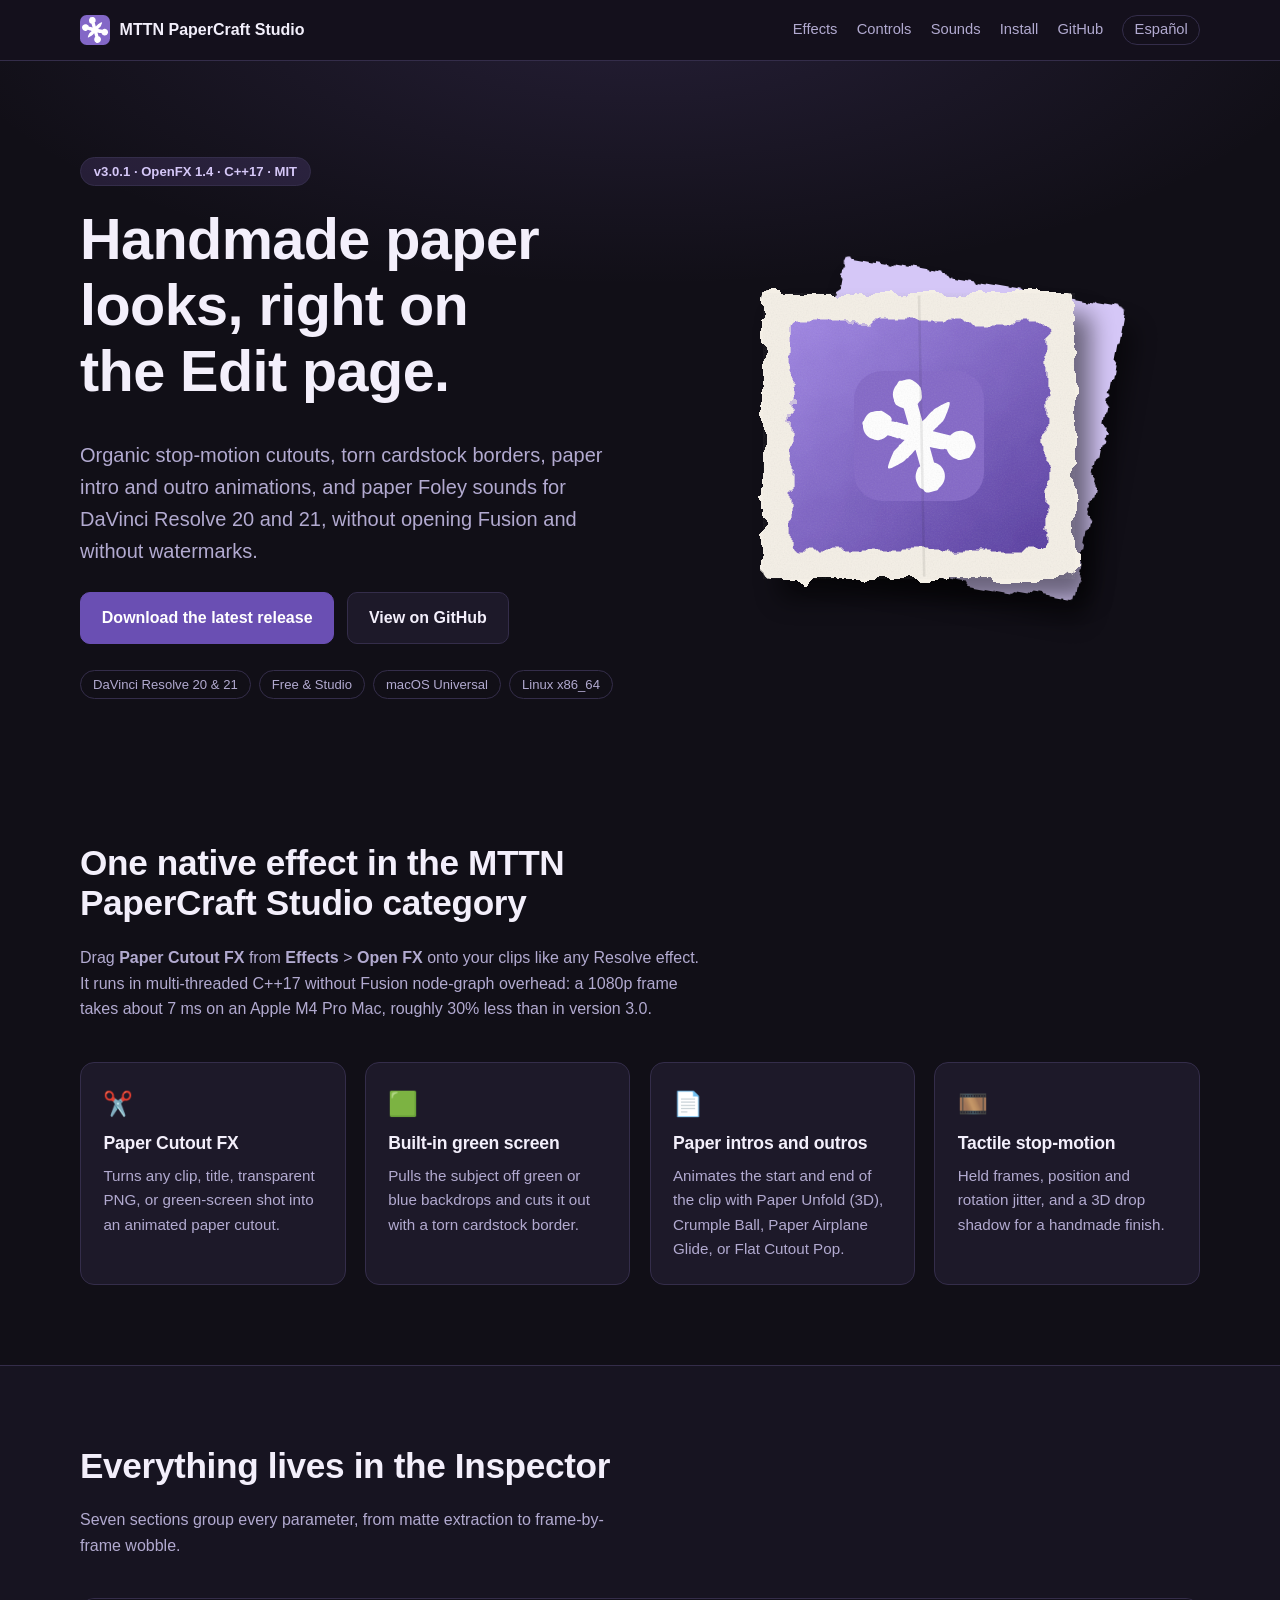
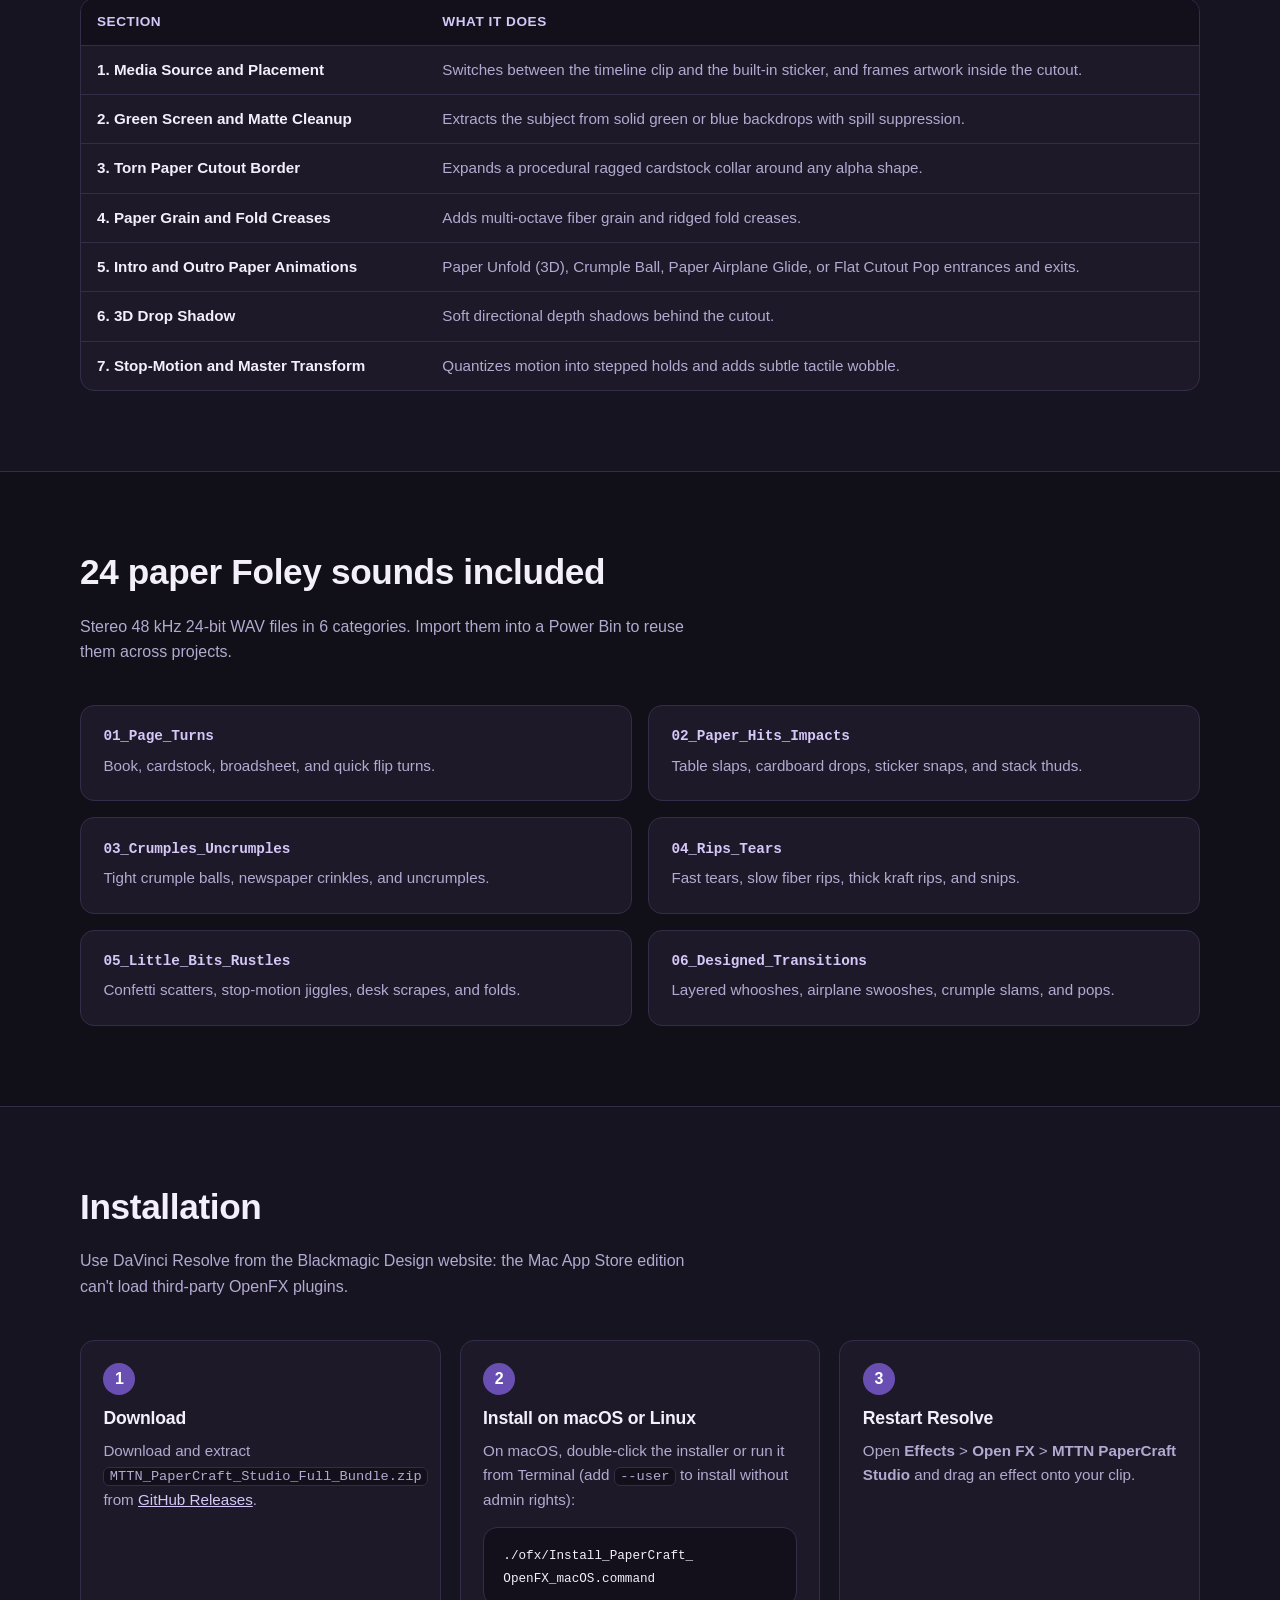
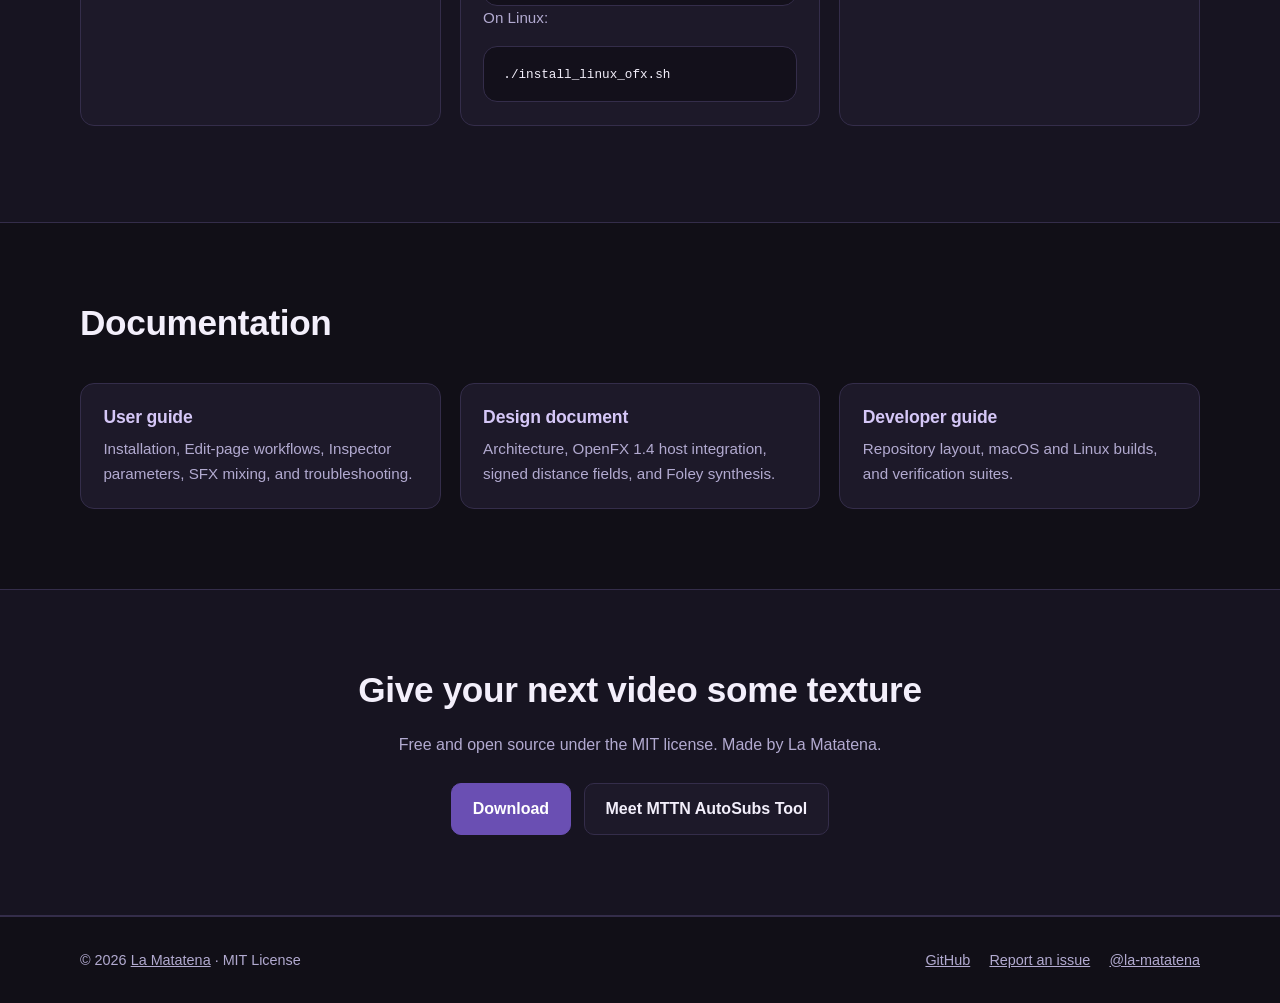
==== commit b6086d9c: "wip: v3.0.1 performance optimizations (saved from local stash of 2026-11-11)" ====
--- a/site/en/index.html
+++ b/site/en/index.html
@@ -5,13 +5,13 @@
   <meta name="viewport" content="width=device-width, initial-scale=1">
   <meta name="color-scheme" content="dark">
   <title>MTTN PaperCraft Studio · Stop-motion paper cutouts for DaVinci Resolve</title>
-  <meta name="description" content="Native OpenFX plugin for DaVinci Resolve 20 and 21: stop-motion paper cutouts (Paper Cutout FX), the Paper Fold &amp; Unfold transition, torn cardstock borders, and 4 real paper Foley sounds. Free and watermark-free.">
+  <meta name="description" content="Native OpenFX plugin for DaVinci Resolve 20 and 21: stop-motion paper cutouts, torn cardstock borders, paper animations, and 24 paper Foley sounds. Free and watermark-free.">
   <meta name="theme-color" content="#15121e">
   <link rel="icon" href="../icon.svg" type="image/svg+xml">
   <link rel="alternate" hreflang="es" href="https://la-matatena.github.io/mttn-papercraft-studio/">
   <link rel="alternate" hreflang="en" href="https://la-matatena.github.io/mttn-papercraft-studio/en/">
   <meta property="og:title" content="MTTN PaperCraft Studio">
-  <meta property="og:description" content="Stop-motion paper cutouts, the Paper Fold &amp; Unfold transition, and paper Foley on the DaVinci Resolve Edit page.">
+  <meta property="og:description" content="Stop-motion paper cutouts, paper animations, and paper Foley on the DaVinci Resolve Edit page.">
   <meta property="og:type" content="website">
   <link rel="stylesheet" href="../styles.css">
 </head>
@@ -35,9 +35,9 @@
     <section class="hero">
       <div class="wrap hero-grid split">
         <div>
-          <span class="eyebrow">v3.1 · OpenFX 1.4 · C++17 · MIT</span>
+          <span class="eyebrow">v3.0.1 · OpenFX 1.4 · C++17 · MIT</span>
           <h1>Handmade paper looks, right on the Edit page.</h1>
-          <p class="lead">Organic stop-motion cutouts, torn cardstock borders, a paper fold-and-unfold transition, and paper Foley sounds for DaVinci Resolve 20 and 21, without opening Fusion and without watermarks.</p>
+          <p class="lead">Organic stop-motion cutouts, torn cardstock borders, paper intro and outro animations, and paper Foley sounds for DaVinci Resolve 20 and 21, without opening Fusion and without watermarks.</p>
           <div class="actions">
             <a class="btn primary" href="https://github.com/la-matatena/mttn-papercraft-studio/releases/latest">Download the latest release</a>
             <a class="btn" href="https://github.com/la-matatena/mttn-papercraft-studio">View on GitHub</a>
@@ -90,13 +90,13 @@
     <section id="effects">
       <div class="wrap">
         <div class="section-head">
-          <h2>Two native tools in the MTTN PaperCraft Studio category</h2>
-          <p>Drag <strong>Paper Cutout FX</strong> from <strong>Effects</strong> &gt; <strong>Open FX</strong> onto your clips and the <strong>Paper Fold &amp; Unfold</strong> transition from <strong>Open FX</strong> &gt; <strong>Transitions</strong> onto your edit points, like any Resolve effect. Both run in multi-threaded C++17 without Fusion node-graph overhead: a 1080p <strong>Paper Cutout FX</strong> frame takes about 7 ms on an Apple M4 Pro Mac, roughly 30% less than in version 3.0.</p>
+          <h2>One native effect in the MTTN PaperCraft Studio category</h2>
+          <p>Drag <strong>Paper Cutout FX</strong> from <strong>Effects</strong> &gt; <strong>Open FX</strong> onto your clips like any Resolve effect. It runs in multi-threaded C++17 without Fusion node-graph overhead: a 1080p frame takes about 7 ms on an Apple M4 Pro Mac, roughly 30% less than in version 3.0.</p>
         </div>
         <div class="grid">
-          <article class="card"><span class="icon" aria-hidden="true">✂️</span><h3>Paper Cutout FX</h3><p>Turns any clip, title, transparent PNG, or green-screen shot (with a built-in keyer) into an animated paper cutout with a torn cardstock border.</p></article>
-          <article class="card"><span class="icon" aria-hidden="true">🗞️</span><h3>Paper Fold &amp; Unfold</h3><p>A transition that unfolds a clip from a folded paper packet or folds it away, with the paper back, staged creases, and a shadow.</p></article>
-          <article class="card"><span class="icon" aria-hidden="true">📄</span><h3>Cutouts that fold in and out</h3><p>To animate a cutout in or out, place Paper Fold &amp; Unfold at the start or end of the clip: it detects the cutout and keeps a single torn border.</p></article>
+          <article class="card"><span class="icon" aria-hidden="true">✂️</span><h3>Paper Cutout FX</h3><p>Turns any clip, title, transparent PNG, or green-screen shot into an animated paper cutout.</p></article>
+          <article class="card"><span class="icon" aria-hidden="true">🟩</span><h3>Built-in green screen</h3><p>Pulls the subject off green or blue backdrops and cuts it out with a torn cardstock border.</p></article>
+          <article class="card"><span class="icon" aria-hidden="true">📄</span><h3>Paper intros and outros</h3><p>Animates the start and end of the clip with Paper Unfold (3D), Crumple Ball, Paper Airplane Glide, or Flat Cutout Pop.</p></article>
           <article class="card"><span class="icon" aria-hidden="true">🎞️</span><h3>Tactile stop-motion</h3><p>Held frames, position and rotation jitter, and a 3D drop shadow for a handmade finish.</p></article>
         </div>
       </div>
@@ -106,48 +106,38 @@
       <div class="wrap">
         <div class="section-head">
           <h2>Everything lives in the Inspector</h2>
-          <p>Grouped Inspector sections for both the <strong>Paper Cutout FX</strong> effect and the <strong>Paper Fold &amp; Unfold</strong> transition.</p>
-        </div>
-        <h3 id="cutout-controls-heading" class="table-group-title">Paper Cutout FX (effect)</h3>
-        <div class="table-scroll" tabindex="0" role="region" aria-labelledby="cutout-controls-heading">
-          <table style="--label-1: 'Section'; --label-2: 'What it does';">
+          <p>Seven sections group every parameter, from matte extraction to frame-by-frame wobble.</p>
+        </div>
+        <div class="table-scroll">
+          <table>
             <thead><tr><th scope="col">Section</th><th scope="col">What it does</th></tr></thead>
             <tbody>
-              <tr><th scope="row">1. Media Source &amp; Placement</th><td>Frames the clip artwork inside the cutout with scale, position, and rotation.</td></tr>
-              <tr><th scope="row">2. Green Screen &amp; Matte Cleanup</th><td>Extracts the subject from solid green or blue backdrops with spill suppression.</td></tr>
-              <tr><th scope="row">3. Torn Paper Cutout Border</th><td>Expands a procedural ragged cardstock collar around any alpha shape.</td></tr>
-              <tr><th scope="row">4. Paper Grain &amp; Fold Creases</th><td>Adds multi-octave fiber grain and ridged fold creases.</td></tr>
-              <tr><th scope="row">5. 3D Drop Shadow</th><td>Soft directional depth shadows behind the cutout.</td></tr>
-              <tr><th scope="row">6. Stop-Motion &amp; Master Transform</th><td>Quantizes motion into stepped holds (every 6 frames by default: a 4 fps look at 24 fps) and adds subtle tactile wobble.</td></tr>
-              <tr><th scope="row">7. Advanced</th><td>Closed by default: source mode (clip or built-in sticker), premultiplied alpha, fiber detail, grain and crease scale, and texture seed.</td></tr>
+              <tr><td><strong>1. Media Source and Placement</strong></td><td>Switches between the timeline clip and the built-in sticker, and frames artwork inside the cutout.</td></tr>
+              <tr><td><strong>2. Green Screen and Matte Cleanup</strong></td><td>Extracts the subject from solid green or blue backdrops with spill suppression.</td></tr>
+              <tr><td><strong>3. Torn Paper Cutout Border</strong></td><td>Expands a procedural ragged cardstock collar around any alpha shape.</td></tr>
+              <tr><td><strong>4. Paper Grain and Fold Creases</strong></td><td>Adds multi-octave fiber grain and ridged fold creases.</td></tr>
+              <tr><td><strong>5. Intro and Outro Paper Animations</strong></td><td>Paper Unfold (3D), Crumple Ball, Paper Airplane Glide, or Flat Cutout Pop entrances and exits.</td></tr>
+              <tr><td><strong>6. 3D Drop Shadow</strong></td><td>Soft directional depth shadows behind the cutout.</td></tr>
+              <tr><td><strong>7. Stop-Motion and Master Transform</strong></td><td>Quantizes motion into stepped holds and adds subtle tactile wobble.</td></tr>
             </tbody>
           </table>
         </div>
-        <h3 id="fold-controls-heading" class="table-group-title">Paper Fold &amp; Unfold (transition)</h3>
-        <div class="table-scroll" tabindex="0" role="region" aria-labelledby="fold-controls-heading">
-          <table style="--label-1: 'Section'; --label-2: 'What it does';">
-            <thead><tr><th scope="col">Section</th><th scope="col">What it does</th></tr></thead>
-            <tbody>
-              <tr><th scope="row">1. Fold &amp; Unfold</th><td>Picks Auto or manual fold/unfold action, crease layout (Craft Flaps, Map Grid, Accordion, Origami Corners), stage count (2 to 5), direction, 3D depth, and packet slide distance.</td></tr>
-              <tr><th scope="row">2. Paper Look</th><td>Optional torn cardstock collar while folded, paper back color and grain, and fold-line creases that settle away on the final frame.</td></tr>
-              <tr><th scope="row">3. Stop-Motion &amp; Shadow</th><td>Held poses with hand jitter, a drop shadow under the packet, and directional flap lighting and shadows.</td></tr>
-            </tbody>
-          </table>
-        </div>
       </div>
     </section>
 
     <section id="sounds">
       <div class="wrap">
         <div class="section-head">
-          <h2>4 real paper Foley sounds included</h2>
-          <p>Real-world stereo 48 kHz 24-bit WAV recordings in the public domain (<code>CC0</code> / <code>Public Domain</code>). Import them into a Power Bin to reuse them across projects.</p>
+          <h2>24 paper Foley sounds included</h2>
+          <p>Stereo 48 kHz 24-bit WAV files in 6 categories. Import them into a Power Bin to reuse them across projects.</p>
         </div>
         <div class="sfx">
-          <article class="card"><h3>01_Paper_Unfold.wav</h3><p>Crisp folded sheet spread for the Paper Fold &amp; Unfold transition.</p></article>
-          <article class="card"><h3>02_Paper_Crumple.wav</h3><p>Organic stereo paper-ball crumple for crumpled-paper gags and textures.</p></article>
-          <article class="card"><h3>03_Paper_Glide_Flip.wav</h3><p>Fast page flip and air swoosh for quick cuts and page turns.</p></article>
-          <article class="card"><h3>04_Paper_Rip_Tear.wav</h3><p>Clean dry fiber tear for torn cardstock borders and cutouts that pop into frame.</p></article>
+          <article class="card"><h3>01_Page_Turns</h3><p>Book, cardstock, broadsheet, and quick flip turns.</p></article>
+          <article class="card"><h3>02_Paper_Hits_Impacts</h3><p>Table slaps, cardboard drops, sticker snaps, and stack thuds.</p></article>
+          <article class="card"><h3>03_Crumples_Uncrumples</h3><p>Tight crumple balls, newspaper crinkles, and uncrumples.</p></article>
+          <article class="card"><h3>04_Rips_Tears</h3><p>Fast tears, slow fiber rips, thick kraft rips, and snips.</p></article>
+          <article class="card"><h3>05_Little_Bits_Rustles</h3><p>Confetti scatters, stop-motion jiggles, desk scrapes, and folds.</p></article>
+          <article class="card"><h3>06_Designed_Transitions</h3><p>Layered whooshes, airplane swooshes, crumple slams, and pops.</p></article>
         </div>
       </div>
     </section>
@@ -165,14 +155,14 @@
           </li>
           <li>
             <h3>Install on macOS or Linux</h3>
-            <p>On macOS, double-click the installer or run it from Terminal inside the extracted folder (add <code>--user</code> without admin rights; prefix <code>./ofx/</code> if you cloned the repo):</p>
-            <pre><code>./Install_PaperCraft_<wbr>OpenFX_macOS.command</code></pre>
-            <p>On Linux (or to remove on macOS with <code>Uninstall_PaperCraft_OpenFX_macOS.command</code>):</p>
+            <p>On macOS, double-click the installer or run it from Terminal (add <code>--user</code> to install without admin rights):</p>
+            <pre><code>./ofx/<wbr>Install_PaperCraft_<wbr>OpenFX_macOS.command</code></pre>
+            <p>On Linux:</p>
             <pre><code>./install_linux_ofx.sh</code></pre>
           </li>
           <li>
             <h3>Restart Resolve</h3>
-            <p>Open <strong>Effects</strong> &gt; <strong>Open FX</strong> &gt; <strong>MTTN PaperCraft Studio</strong> and drag an effect onto your clip, or the transition from <strong>Open FX</strong> &gt; <strong>Transitions</strong>.</p>
+            <p>Open <strong>Effects</strong> &gt; <strong>Open FX</strong> &gt; <strong>MTTN PaperCraft Studio</strong> and drag an effect onto your clip.</p>
           </li>
         </ol>
       </div>
@@ -183,7 +173,7 @@
         <div class="section-head"><h2>Documentation</h2></div>
         <div class="grid three">
           <a class="card" href="https://github.com/la-matatena/mttn-papercraft-studio/blob/main/docs/user_guide.md"><h3>User guide</h3><p>Installation, Edit-page workflows, Inspector parameters, SFX mixing, and troubleshooting.</p></a>
-          <a class="card" href="https://github.com/la-matatena/mttn-papercraft-studio/blob/main/docs/design_doc.md"><h3>Design document</h3><p>Architecture, OpenFX 1.4 host integration, signed distance fields, and real Foley audio.</p></a>
+          <a class="card" href="https://github.com/la-matatena/mttn-papercraft-studio/blob/main/docs/design_doc.md"><h3>Design document</h3><p>Architecture, OpenFX 1.4 host integration, signed distance fields, and Foley synthesis.</p></a>
           <a class="card" href="https://github.com/la-matatena/mttn-papercraft-studio/blob/main/docs/developer_guide.md"><h3>Developer guide</h3><p>Repository layout, macOS and Linux builds, and verification suites.</p></a>
         </div>
       </div>
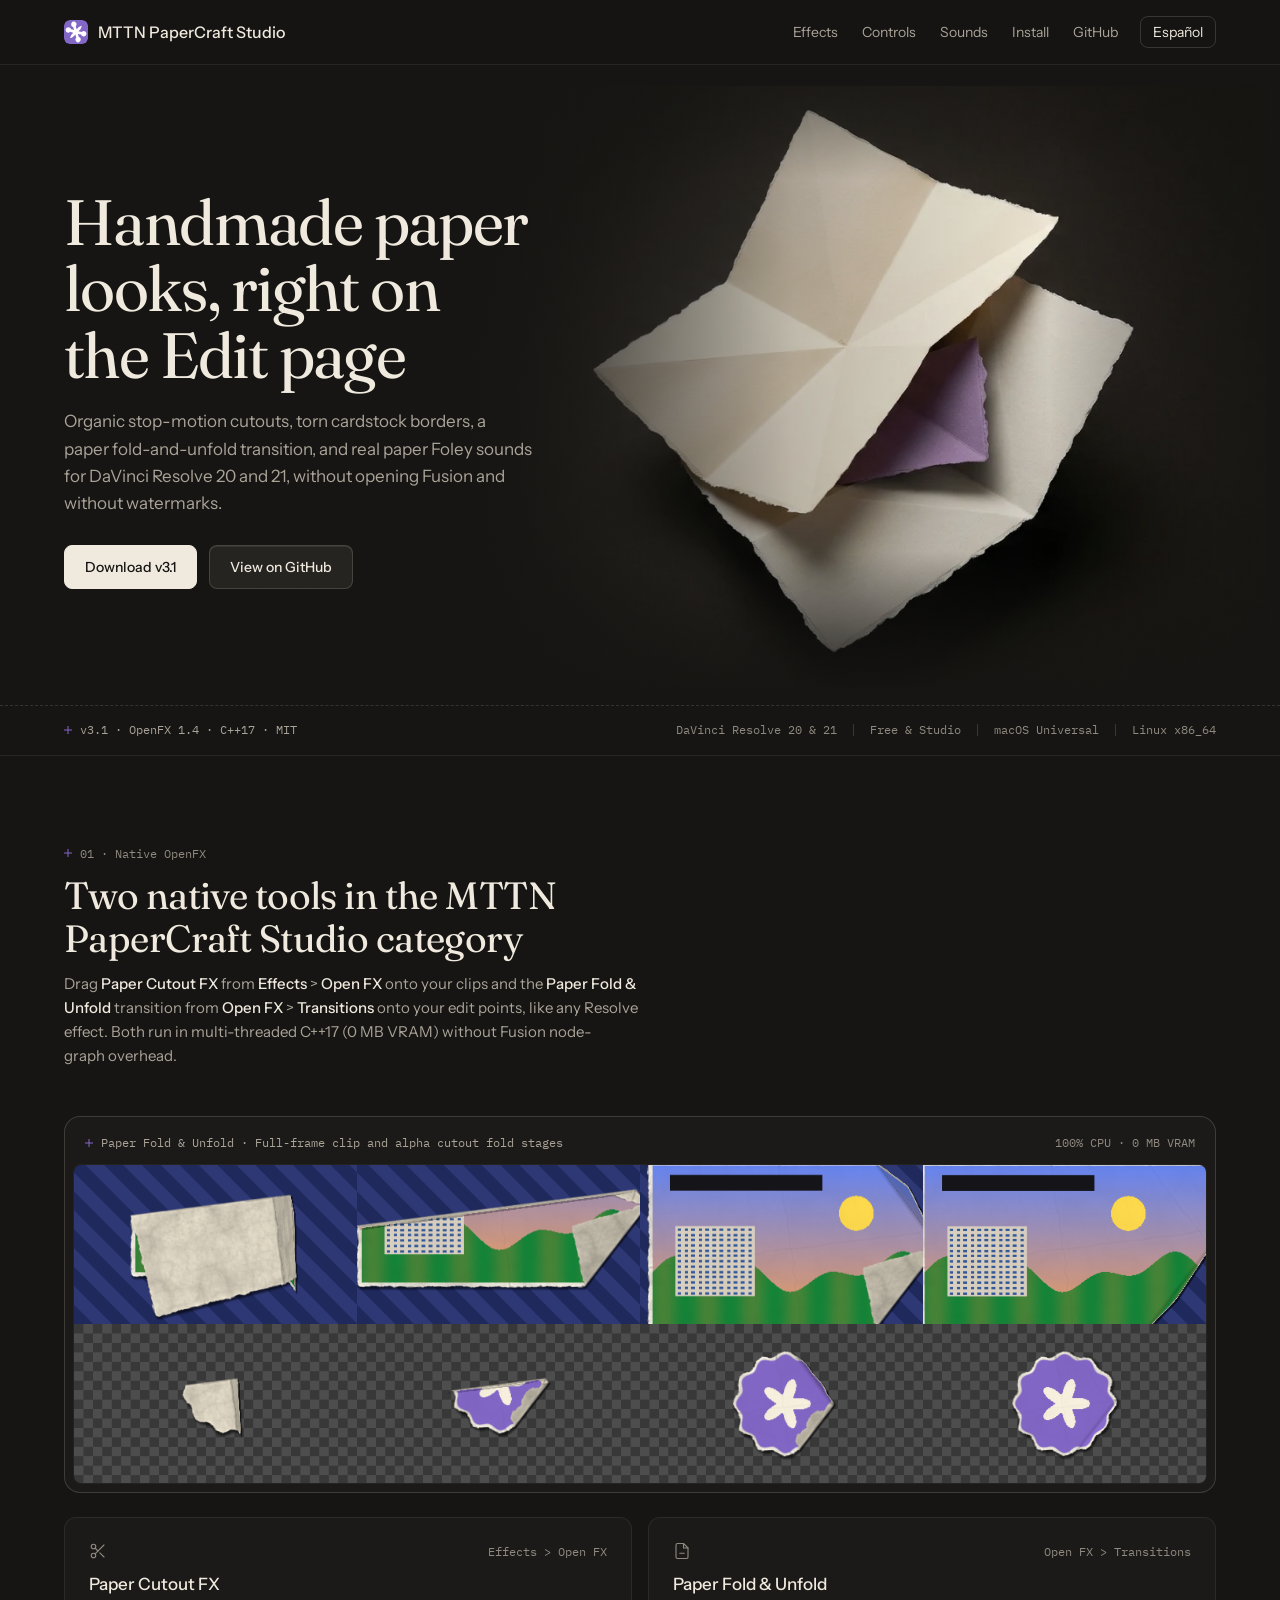
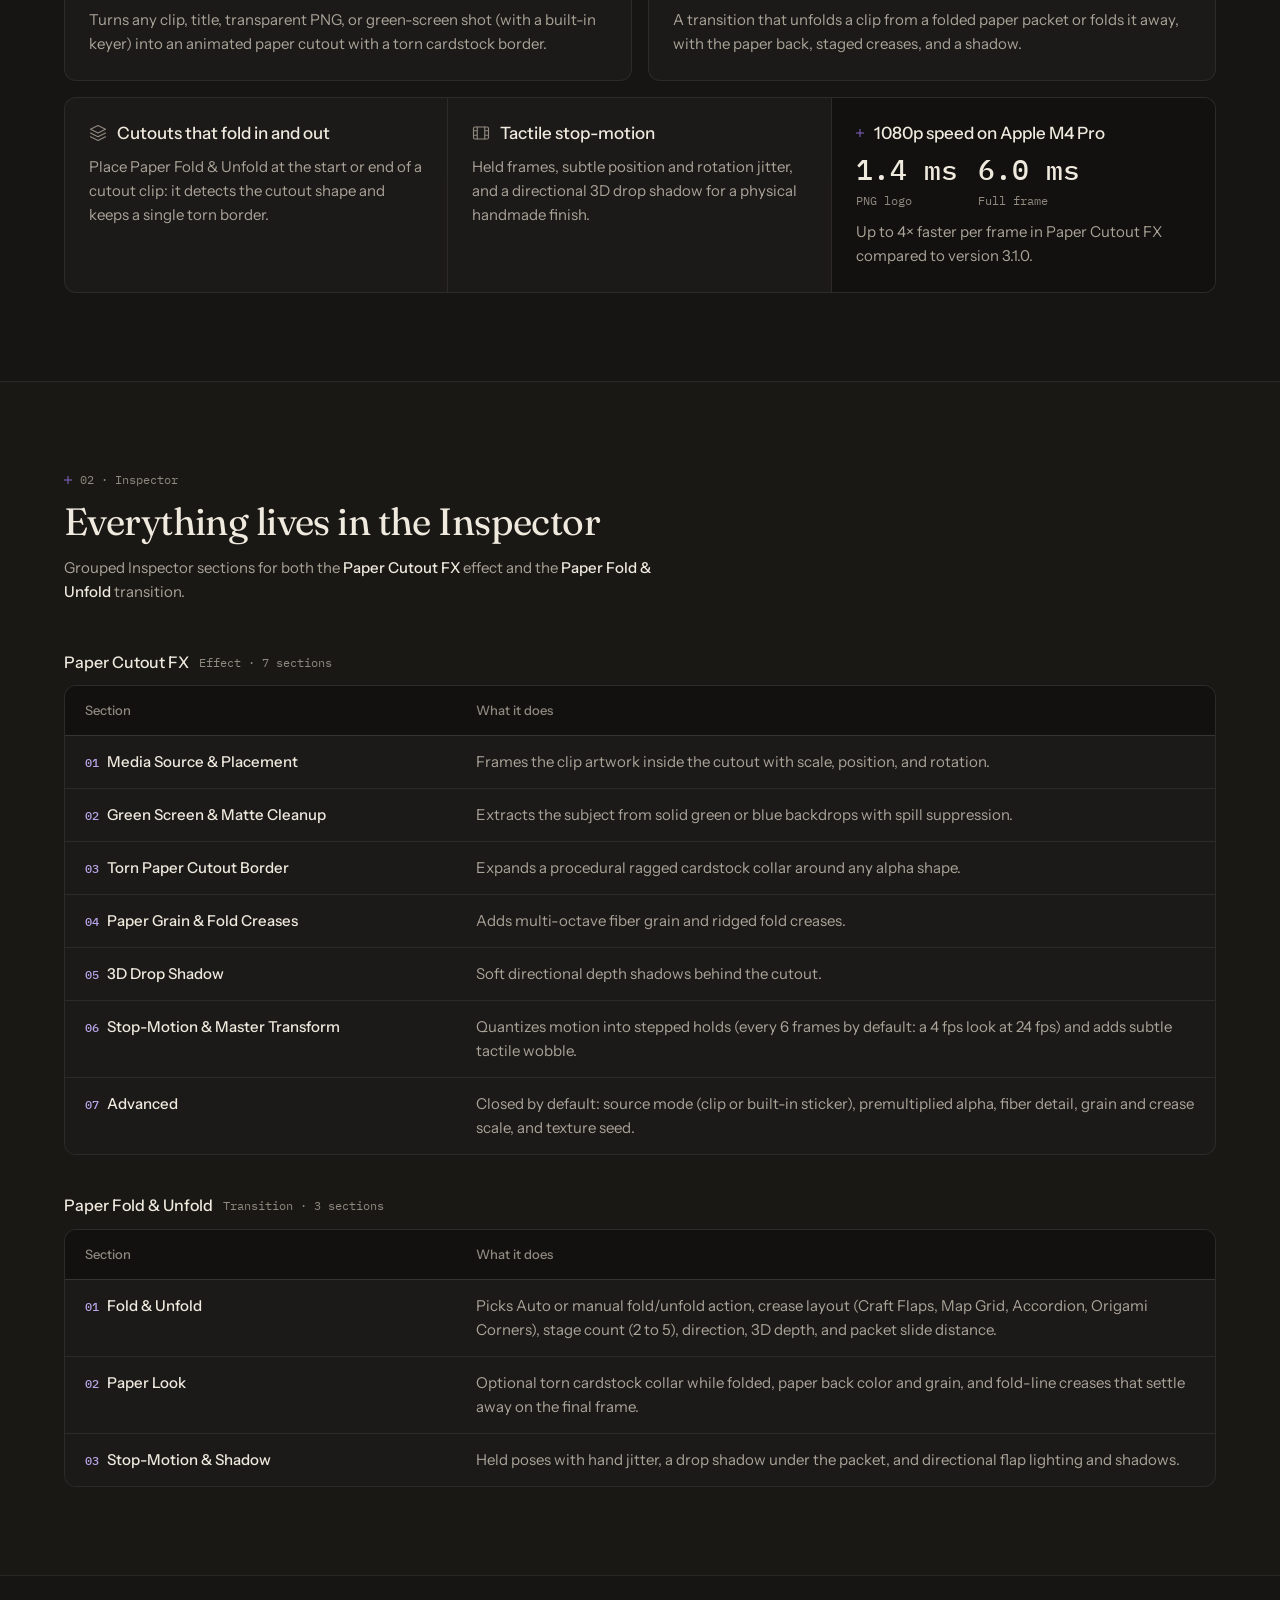
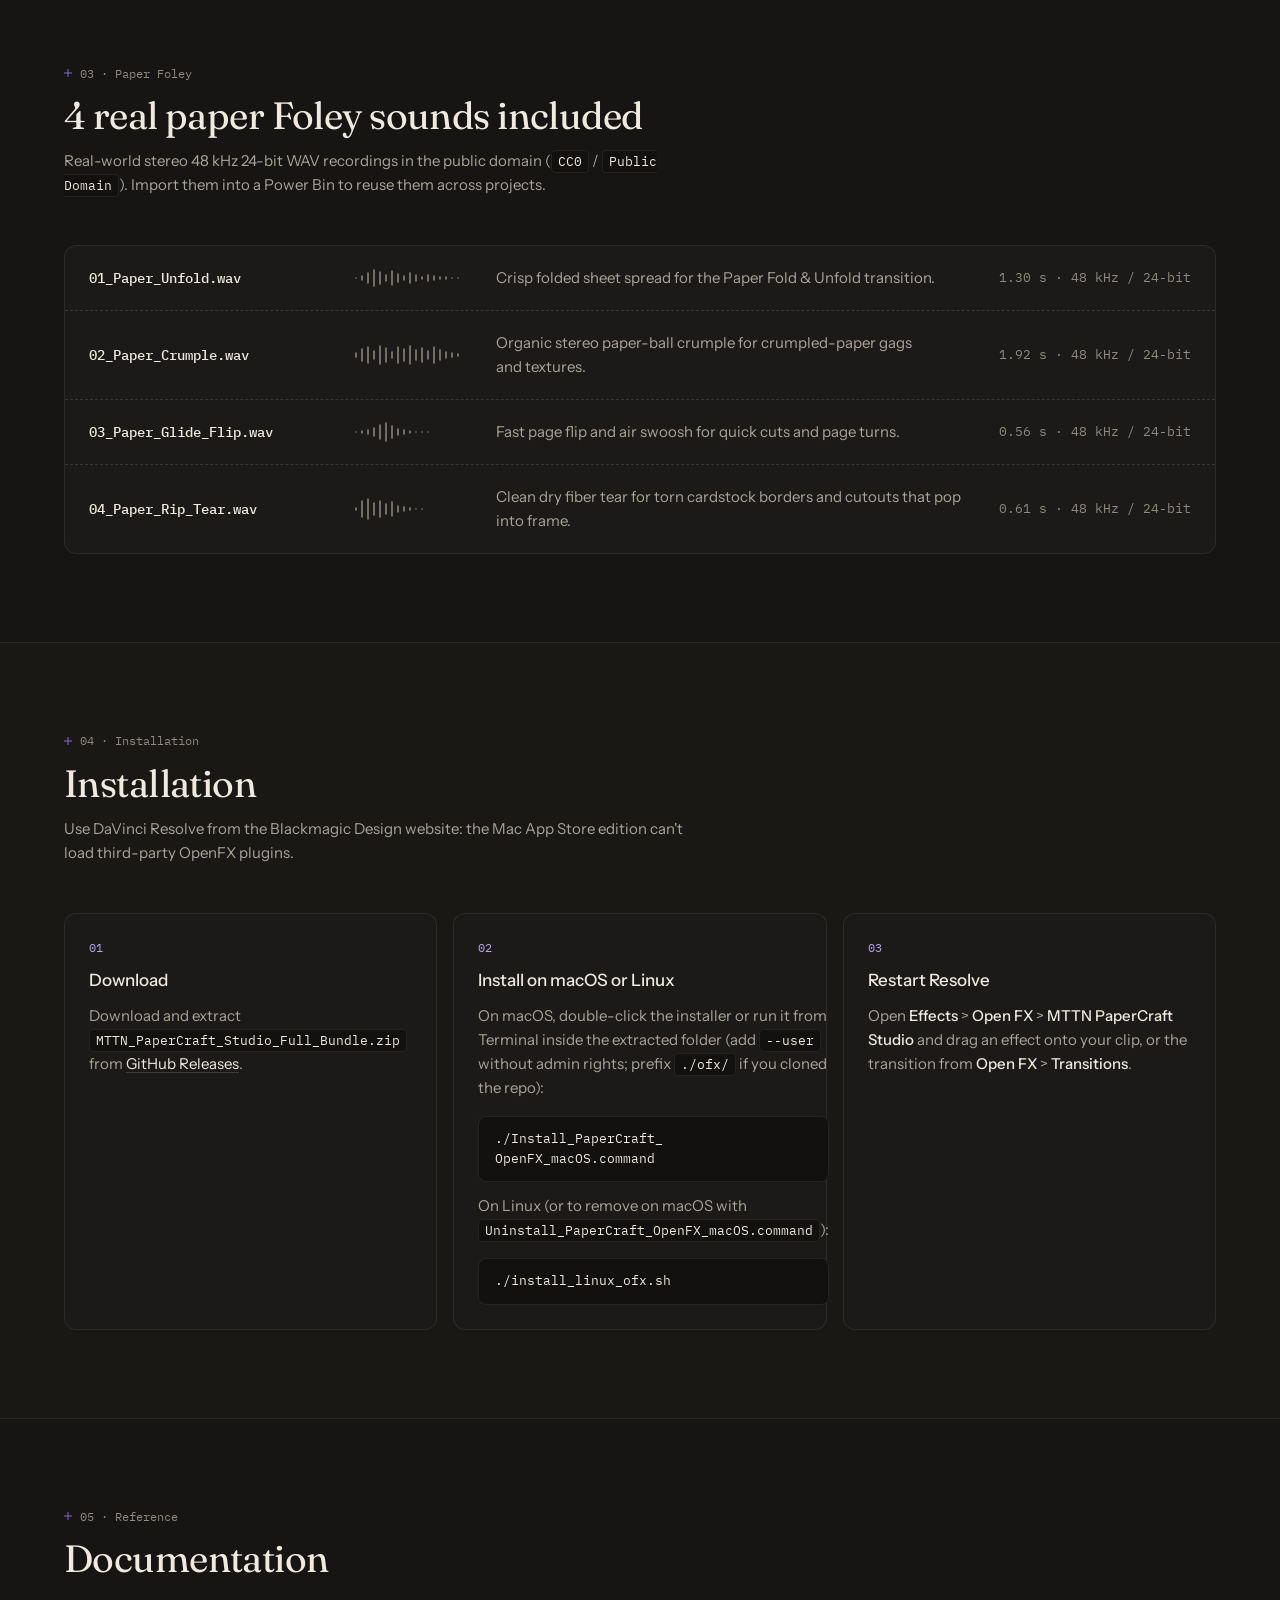
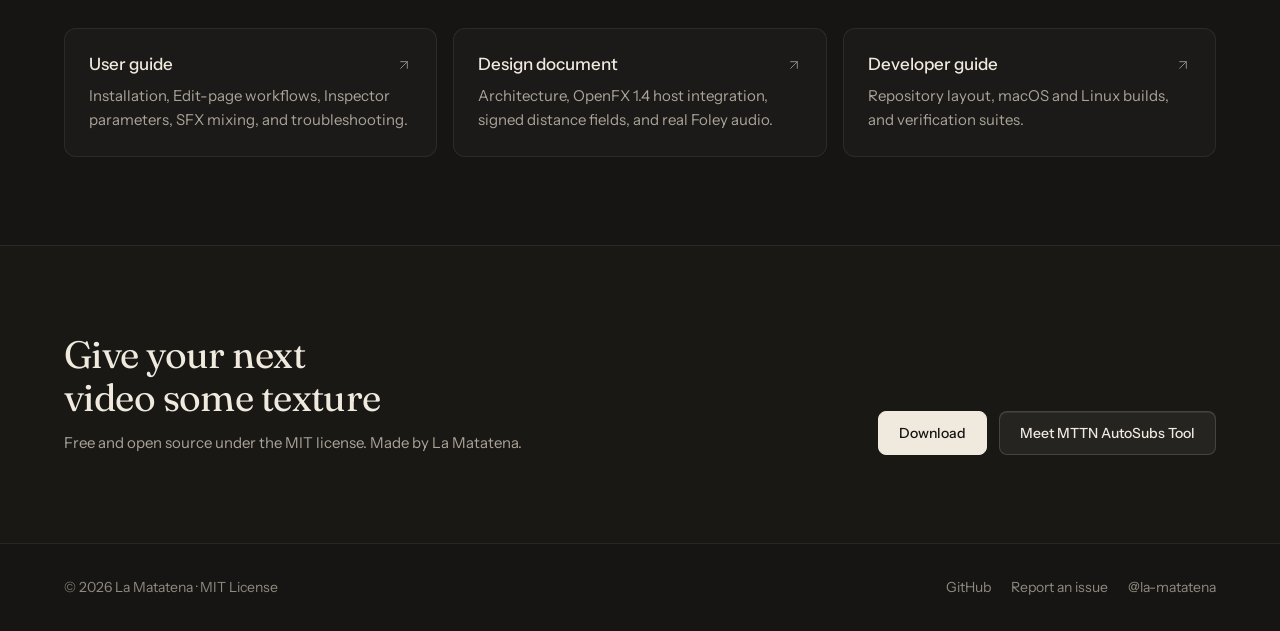
==== commit 8e8bf8e8: "feat(site): redesign PaperCraft Studio landing pages using unslop" ====
--- a/site/en/index.html
+++ b/site/en/index.html
@@ -5,99 +5,175 @@
   <meta name="viewport" content="width=device-width, initial-scale=1">
   <meta name="color-scheme" content="dark">
   <title>MTTN PaperCraft Studio · Stop-motion paper cutouts for DaVinci Resolve</title>
-  <meta name="description" content="Native OpenFX plugin for DaVinci Resolve 20 and 21: stop-motion paper cutouts, torn cardstock borders, paper animations, and 24 paper Foley sounds. Free and watermark-free.">
-  <meta name="theme-color" content="#15121e">
+  <meta name="description" content="Native OpenFX plugin for DaVinci Resolve 20 and 21: stop-motion paper cutouts (Paper Cutout FX), the Paper Fold &amp; Unfold transition, torn cardstock borders, and 4 real paper Foley sounds. Free and watermark-free.">
+  <meta name="theme-color" content="#161513">
   <link rel="icon" href="../icon.svg" type="image/svg+xml">
   <link rel="alternate" hreflang="es" href="https://la-matatena.github.io/mttn-papercraft-studio/">
   <link rel="alternate" hreflang="en" href="https://la-matatena.github.io/mttn-papercraft-studio/en/">
   <meta property="og:title" content="MTTN PaperCraft Studio">
-  <meta property="og:description" content="Stop-motion paper cutouts, paper animations, and paper Foley on the DaVinci Resolve Edit page.">
+  <meta property="og:description" content="Stop-motion paper cutouts, the Paper Fold &amp; Unfold transition, and paper Foley on the DaVinci Resolve Edit page.">
+  <meta property="og:image" content="https://la-matatena.github.io/mttn-papercraft-studio/images/hero-paper.webp">
   <meta property="og:type" content="website">
+  <link rel="preconnect" href="https://fonts.googleapis.com">
+  <link rel="preconnect" href="https://fonts.gstatic.com" crossorigin>
+  <link rel="stylesheet" href="https://fonts.googleapis.com/css2?family=Fraunces:opsz,wght@9..144,400;9..144,500&family=IBM+Plex+Mono:wght@400;500&family=Instrument+Sans:wght@400;500;600&display=swap">
   <link rel="stylesheet" href="../styles.css">
 </head>
 <body>
   <a class="skip" href="#main">Skip to content</a>
-  <header class="topbar">
-    <div class="wrap">
-      <a class="brand" href="./"><img src="../icon.svg" alt="" width="30" height="30">MTTN PaperCraft Studio</a>
-      <nav class="nav" aria-label="Main">
-        <a href="#effects">Effects</a>
-        <a href="#controls">Controls</a>
-        <a href="#sounds">Sounds</a>
-        <a href="#install">Install</a>
-        <a href="https://github.com/la-matatena/mttn-papercraft-studio">GitHub</a>
-        <a class="lang" href="../" hreflang="es" lang="es">Español</a>
+
+  <header class="site-header">
+    <div class="wrap header-inner">
+      <a class="brand" href="./" aria-current="page">
+        <img src="../icon.svg" alt="" width="24" height="24">
+        <span>MTTN PaperCraft Studio</span>
+      </a>
+      <nav class="site-nav" aria-label="Main">
+        <button class="menu-button" type="button" popovertarget="site-menu" popovertargetaction="toggle" aria-controls="site-menu">
+          <svg viewBox="0 0 24 24" fill="none" stroke="currentColor" stroke-width="1.5" stroke-linecap="round" stroke-linejoin="round" aria-hidden="true">
+            <path d="M4 7h16M4 12h16M4 17h16"/>
+          </svg>
+          <span>Menu</span>
+        </button>
+        <ul id="site-menu" class="site-menu" popover="auto">
+          <li><a href="#effects">Effects</a></li>
+          <li><a href="#controls">Controls</a></li>
+          <li><a href="#sounds">Sounds</a></li>
+          <li><a href="#install">Install</a></li>
+          <li><a href="https://github.com/la-matatena/mttn-papercraft-studio">GitHub</a></li>
+          <li><a class="nav-lang" href="../" hreflang="es" lang="es">Español</a></li>
+        </ul>
       </nav>
     </div>
   </header>
 
   <main id="main">
     <section class="hero">
-      <div class="wrap hero-grid split">
-        <div>
-          <span class="eyebrow">v3.0.1 · OpenFX 1.4 · C++17 · MIT</span>
-          <h1>Handmade paper looks, right on the Edit page.</h1>
-          <p class="lead">Organic stop-motion cutouts, torn cardstock borders, paper intro and outro animations, and paper Foley sounds for DaVinci Resolve 20 and 21, without opening Fusion and without watermarks.</p>
-          <div class="actions">
-            <a class="btn primary" href="https://github.com/la-matatena/mttn-papercraft-studio/releases/latest">Download the latest release</a>
-            <a class="btn" href="https://github.com/la-matatena/mttn-papercraft-studio">View on GitHub</a>
+      <div class="hero-scene">
+        <div class="hero-media">
+          <img src="../images/hero-paper.webp" width="1376" height="768" fetchpriority="high"
+               alt="Folded cream, stone grey, and dusty plum archival cardstock sheets with hand-torn deckled edges on a dark tabletop">
+        </div>
+        <div class="wrap">
+          <div class="hero-content">
+            <h1>Handmade paper looks, right on the Edit page</h1>
+            <p class="lead">Organic stop-motion cutouts, torn cardstock borders, a paper fold-and-unfold transition, and real paper Foley sounds for DaVinci Resolve 20 and 21, without opening Fusion and without watermarks.</p>
+            <div class="actions">
+              <a class="btn primary" href="https://github.com/la-matatena/mttn-papercraft-studio/releases/latest">Download v3.1</a>
+              <a class="btn" href="https://github.com/la-matatena/mttn-papercraft-studio">View on GitHub</a>
+            </div>
           </div>
-          <ul class="chips" aria-label="Compatibility">
+        </div>
+      </div>
+      <div class="hero-rail">
+        <div class="wrap hero-rail-inner">
+          <span class="rail-version">
+            <span class="crop-mark" aria-hidden="true"></span>
+            <span>v3.1 · OpenFX 1.4 · C++17 · MIT</span>
+          </span>
+          <ul class="rail-list" aria-label="Compatibility">
             <li>DaVinci Resolve 20 &amp; 21</li>
             <li>Free &amp; Studio</li>
             <li>macOS Universal</li>
             <li>Linux x86_64</li>
           </ul>
         </div>
-        <svg class="paper-art" viewBox="0 0 400 320" role="img" aria-label="Illustration of two torn cardstock cutouts with the La Matatena sticker">
-          <defs>
-            <filter id="torn" x="-10%" y="-10%" width="120%" height="120%">
-              <feTurbulence type="fractalNoise" baseFrequency="0.045" numOctaves="4" seed="7"/>
-              <feDisplacementMap in="SourceGraphic" scale="16"/>
-            </filter>
-            <filter id="shadow" x="-20%" y="-20%" width="140%" height="140%">
-              <feGaussianBlur stdDeviation="9"/>
-            </filter>
-            <filter id="grain">
-              <feTurbulence type="fractalNoise" baseFrequency="0.9" numOctaves="2" seed="2" result="noise"/>
-              <feColorMatrix in="noise" type="saturate" values="0"/>
-              <feComponentTransfer><feFuncA type="linear" slope="0.12"/></feComponentTransfer>
-              <feComposite in2="SourceGraphic" operator="in"/>
-            </filter>
-            <linearGradient id="ink" x1="0" y1="0" x2="1" y2="1">
-              <stop offset="0" stop-color="#9f85e3"/>
-              <stop offset="1" stop-color="#583da0"/>
-            </linearGradient>
-          </defs>
-          <g transform="rotate(10 220 160)">
-            <g class="wobble back">
-              <rect x="110" y="40" width="220" height="230" rx="6" fill="#000" opacity="0.45" filter="url(#shadow)" transform="translate(10 14)"/>
-              <rect x="110" y="40" width="220" height="230" rx="6" fill="#d5c7f7" filter="url(#torn)"/>
-            </g>
-          </g>
-          <g class="wobble">
-            <rect x="70" y="50" width="240" height="220" rx="6" fill="#000" opacity="0.5" filter="url(#shadow)" transform="translate(12 16)"/>
-            <rect x="70" y="50" width="240" height="220" rx="6" fill="#f4efe6" filter="url(#torn)"/>
-            <rect x="92" y="72" width="196" height="176" rx="4" fill="url(#ink)" filter="url(#torn)"/>
-            <image href="../icon.svg" x="140" y="110" width="100" height="100"/>
-            <rect x="70" y="50" width="240" height="220" fill="#fff" filter="url(#grain)"/>
-            <path d="M190 52 L194 268" stroke="#000" stroke-opacity="0.08" stroke-width="2"/>
-          </g>
-        </svg>
       </div>
     </section>
 
     <section id="effects">
       <div class="wrap">
         <div class="section-head">
-          <h2>One native effect in the MTTN PaperCraft Studio category</h2>
-          <p>Drag <strong>Paper Cutout FX</strong> from <strong>Effects</strong> &gt; <strong>Open FX</strong> onto your clips like any Resolve effect. It runs in multi-threaded C++17 without Fusion node-graph overhead: a 1080p frame takes about 7 ms on an Apple M4 Pro Mac, roughly 30% less than in version 3.0.</p>
-        </div>
-        <div class="grid">
-          <article class="card"><span class="icon" aria-hidden="true">✂️</span><h3>Paper Cutout FX</h3><p>Turns any clip, title, transparent PNG, or green-screen shot into an animated paper cutout.</p></article>
-          <article class="card"><span class="icon" aria-hidden="true">🟩</span><h3>Built-in green screen</h3><p>Pulls the subject off green or blue backdrops and cuts it out with a torn cardstock border.</p></article>
-          <article class="card"><span class="icon" aria-hidden="true">📄</span><h3>Paper intros and outros</h3><p>Animates the start and end of the clip with Paper Unfold (3D), Crumple Ball, Paper Airplane Glide, or Flat Cutout Pop.</p></article>
-          <article class="card"><span class="icon" aria-hidden="true">🎞️</span><h3>Tactile stop-motion</h3><p>Held frames, position and rotation jitter, and a 3D drop shadow for a handmade finish.</p></article>
+          <span class="section-kicker"><span class="crop-mark" aria-hidden="true"></span> 01 · Native OpenFX</span>
+          <h2>Two native tools in the MTTN PaperCraft Studio category</h2>
+          <p>Drag <strong>Paper Cutout FX</strong> from <strong>Effects</strong> &gt; <strong>Open FX</strong> onto your clips and the <strong>Paper Fold &amp; Unfold</strong> transition from <strong>Open FX</strong> &gt; <strong>Transitions</strong> onto your edit points, like any Resolve effect. Both run in multi-threaded C++17 (0 MB VRAM) without Fusion node-graph overhead.</p>
+        </div>
+
+        <figure class="specimen">
+          <div class="specimen-bar">
+            <span class="specimen-title">
+              <span class="crop-mark" aria-hidden="true"></span>
+              <span>Paper Fold &amp; Unfold · Full-frame clip and alpha cutout fold stages</span>
+            </span>
+            <span>100% CPU · 0 MB VRAM</span>
+          </div>
+          <div class="specimen-frame">
+            <img src="../images/paper-fold-unfold.webp" width="1440" height="404" loading="lazy"
+                 alt="Four unfold stages of Paper Fold &amp; Unfold on a full-frame clip above and a torn-edge alpha cutout below">
+          </div>
+        </figure>
+
+        <div class="plugin-grid">
+          <article class="plugin-card">
+            <div class="plugin-card-head">
+              <svg class="line-icon" viewBox="0 0 24 24" fill="none" stroke="currentColor" stroke-width="1.5" stroke-linecap="round" stroke-linejoin="round" aria-hidden="true">
+                <circle cx="6" cy="6" r="3"/>
+                <circle cx="6" cy="18" r="3"/>
+                <line x1="20" y1="4" x2="8.12" y2="15.88"/>
+                <line x1="14.47" y1="14.48" x2="20" y2="20"/>
+                <line x1="8.12" y1="8.12" x2="12" y2="12"/>
+              </svg>
+              <span class="plugin-path">Effects &gt; Open FX</span>
+            </div>
+            <h3>Paper Cutout FX</h3>
+            <p>Turns any clip, title, transparent PNG, or green-screen shot (with a built-in keyer) into an animated paper cutout with a torn cardstock border.</p>
+          </article>
+
+          <article class="plugin-card">
+            <div class="plugin-card-head">
+              <svg class="line-icon" viewBox="0 0 24 24" fill="none" stroke="currentColor" stroke-width="1.5" stroke-linecap="round" stroke-linejoin="round" aria-hidden="true">
+                <path d="M14 2H6a2 2 0 0 0-2 2v16a2 2 0 0 0 2 2h12a2 2 0 0 0 2-2V8Z"/>
+                <polyline points="14 2 14 8 20 8"/>
+                <line x1="9" y1="15" x2="15" y2="15"/>
+              </svg>
+              <span class="plugin-path">Open FX &gt; Transitions</span>
+            </div>
+            <h3>Paper Fold &amp; Unfold</h3>
+            <p>A transition that unfolds a clip from a folded paper packet or folds it away, with the paper back, staged creases, and a shadow.</p>
+          </article>
+        </div>
+
+        <div class="trait-row">
+          <article class="trait-cell">
+            <div class="trait-head">
+              <svg class="line-icon" viewBox="0 0 24 24" fill="none" stroke="currentColor" stroke-width="1.5" stroke-linecap="round" stroke-linejoin="round" aria-hidden="true">
+                <polygon points="12 2 2 7 12 12 22 7 12 2"/>
+                <polyline points="2 17 12 22 22 17"/>
+                <polyline points="2 12 12 17 22 12"/>
+              </svg>
+              <h3>Cutouts that fold in and out</h3>
+            </div>
+            <p>Place Paper Fold &amp; Unfold at the start or end of a cutout clip: it detects the cutout shape and keeps a single torn border.</p>
+          </article>
+
+          <article class="trait-cell">
+            <div class="trait-head">
+              <svg class="line-icon" viewBox="0 0 24 24" fill="none" stroke="currentColor" stroke-width="1.5" stroke-linecap="round" stroke-linejoin="round" aria-hidden="true">
+                <rect x="2" y="4" width="20" height="16" rx="2"/>
+                <path d="M7 4v16M17 4v16M2 9h5M2 15h5M17 9h5M17 15h5"/>
+              </svg>
+              <h3>Tactile stop-motion</h3>
+            </div>
+            <p>Held frames, subtle position and rotation jitter, and a directional 3D drop shadow for a physical handmade finish.</p>
+          </article>
+
+          <article class="trait-cell bench-cell">
+            <div class="trait-head">
+              <span class="crop-mark" aria-hidden="true"></span>
+              <h3>1080p speed on Apple M4 Pro</h3>
+            </div>
+            <div class="bench-numbers">
+              <div>
+                <span class="metric-val">1.4 ms</span>
+                <span class="metric-note">PNG logo</span>
+              </div>
+              <div>
+                <span class="metric-val">6.0 ms</span>
+                <span class="metric-note">Full frame</span>
+              </div>
+            </div>
+            <p>Up to 4× faster per frame in Paper Cutout FX compared to version 3.1.0.</p>
+          </article>
         </div>
       </div>
     </section>
@@ -105,20 +181,51 @@
     <section id="controls" class="alt">
       <div class="wrap">
         <div class="section-head">
+          <span class="section-kicker"><span class="crop-mark" aria-hidden="true"></span> 02 · Inspector</span>
           <h2>Everything lives in the Inspector</h2>
-          <p>Seven sections group every parameter, from matte extraction to frame-by-frame wobble.</p>
-        </div>
-        <div class="table-scroll">
-          <table>
-            <thead><tr><th scope="col">Section</th><th scope="col">What it does</th></tr></thead>
+          <p>Grouped Inspector sections for both the <strong>Paper Cutout FX</strong> effect and the <strong>Paper Fold &amp; Unfold</strong> transition.</p>
+        </div>
+
+        <h3 id="cutout-controls-heading" class="table-group-title">
+          <span>Paper Cutout FX</span>
+          <span class="table-group-meta">Effect · 7 sections</span>
+        </h3>
+        <div class="table-scroll" tabindex="0" role="region" aria-labelledby="cutout-controls-heading">
+          <table style="--label-1: 'Section'; --label-2: 'What it does';">
+            <thead>
+              <tr>
+                <th scope="col">Section</th>
+                <th scope="col">What it does</th>
+              </tr>
+            </thead>
             <tbody>
-              <tr><td><strong>1. Media Source and Placement</strong></td><td>Switches between the timeline clip and the built-in sticker, and frames artwork inside the cutout.</td></tr>
-              <tr><td><strong>2. Green Screen and Matte Cleanup</strong></td><td>Extracts the subject from solid green or blue backdrops with spill suppression.</td></tr>
-              <tr><td><strong>3. Torn Paper Cutout Border</strong></td><td>Expands a procedural ragged cardstock collar around any alpha shape.</td></tr>
-              <tr><td><strong>4. Paper Grain and Fold Creases</strong></td><td>Adds multi-octave fiber grain and ridged fold creases.</td></tr>
-              <tr><td><strong>5. Intro and Outro Paper Animations</strong></td><td>Paper Unfold (3D), Crumple Ball, Paper Airplane Glide, or Flat Cutout Pop entrances and exits.</td></tr>
-              <tr><td><strong>6. 3D Drop Shadow</strong></td><td>Soft directional depth shadows behind the cutout.</td></tr>
-              <tr><td><strong>7. Stop-Motion and Master Transform</strong></td><td>Quantizes motion into stepped holds and adds subtle tactile wobble.</td></tr>
+              <tr><th scope="row"><span class="row-idx">01</span>Media Source &amp; Placement</th><td>Frames the clip artwork inside the cutout with scale, position, and rotation.</td></tr>
+              <tr><th scope="row"><span class="row-idx">02</span>Green Screen &amp; Matte Cleanup</th><td>Extracts the subject from solid green or blue backdrops with spill suppression.</td></tr>
+              <tr><th scope="row"><span class="row-idx">03</span>Torn Paper Cutout Border</th><td>Expands a procedural ragged cardstock collar around any alpha shape.</td></tr>
+              <tr><th scope="row"><span class="row-idx">04</span>Paper Grain &amp; Fold Creases</th><td>Adds multi-octave fiber grain and ridged fold creases.</td></tr>
+              <tr><th scope="row"><span class="row-idx">05</span>3D Drop Shadow</th><td>Soft directional depth shadows behind the cutout.</td></tr>
+              <tr><th scope="row"><span class="row-idx">06</span>Stop-Motion &amp; Master Transform</th><td>Quantizes motion into stepped holds (every 6 frames by default: a 4 fps look at 24 fps) and adds subtle tactile wobble.</td></tr>
+              <tr><th scope="row"><span class="row-idx">07</span>Advanced</th><td>Closed by default: source mode (clip or built-in sticker), premultiplied alpha, fiber detail, grain and crease scale, and texture seed.</td></tr>
+            </tbody>
+          </table>
+        </div>
+
+        <h3 id="fold-controls-heading" class="table-group-title">
+          <span>Paper Fold &amp; Unfold</span>
+          <span class="table-group-meta">Transition · 3 sections</span>
+        </h3>
+        <div class="table-scroll" tabindex="0" role="region" aria-labelledby="fold-controls-heading">
+          <table style="--label-1: 'Section'; --label-2: 'What it does';">
+            <thead>
+              <tr>
+                <th scope="col">Section</th>
+                <th scope="col">What it does</th>
+              </tr>
+            </thead>
+            <tbody>
+              <tr><th scope="row"><span class="row-idx">01</span>Fold &amp; Unfold</th><td>Picks Auto or manual fold/unfold action, crease layout (Craft Flaps, Map Grid, Accordion, Origami Corners), stage count (2 to 5), direction, 3D depth, and packet slide distance.</td></tr>
+              <tr><th scope="row"><span class="row-idx">02</span>Paper Look</th><td>Optional torn cardstock collar while folded, paper back color and grain, and fold-line creases that settle away on the final frame.</td></tr>
+              <tr><th scope="row"><span class="row-idx">03</span>Stop-Motion &amp; Shadow</th><td>Held poses with hand jitter, a drop shadow under the packet, and directional flap lighting and shadows.</td></tr>
             </tbody>
           </table>
         </div>
@@ -128,16 +235,47 @@
     <section id="sounds">
       <div class="wrap">
         <div class="section-head">
-          <h2>24 paper Foley sounds included</h2>
-          <p>Stereo 48 kHz 24-bit WAV files in 6 categories. Import them into a Power Bin to reuse them across projects.</p>
-        </div>
-        <div class="sfx">
-          <article class="card"><h3>01_Page_Turns</h3><p>Book, cardstock, broadsheet, and quick flip turns.</p></article>
-          <article class="card"><h3>02_Paper_Hits_Impacts</h3><p>Table slaps, cardboard drops, sticker snaps, and stack thuds.</p></article>
-          <article class="card"><h3>03_Crumples_Uncrumples</h3><p>Tight crumple balls, newspaper crinkles, and uncrumples.</p></article>
-          <article class="card"><h3>04_Rips_Tears</h3><p>Fast tears, slow fiber rips, thick kraft rips, and snips.</p></article>
-          <article class="card"><h3>05_Little_Bits_Rustles</h3><p>Confetti scatters, stop-motion jiggles, desk scrapes, and folds.</p></article>
-          <article class="card"><h3>06_Designed_Transitions</h3><p>Layered whooshes, airplane swooshes, crumple slams, and pops.</p></article>
+          <span class="section-kicker"><span class="crop-mark" aria-hidden="true"></span> 03 · Paper Foley</span>
+          <h2>4 real paper Foley sounds included</h2>
+          <p>Real-world stereo 48 kHz 24-bit WAV recordings in the public domain (<code>CC0</code> / <code>Public Domain</code>). Import them into a Power Bin to reuse them across projects.</p>
+        </div>
+
+        <div class="sfx-list">
+          <article class="sfx-row">
+            <h3 class="sfx-name">01_Paper_Unfold.wav</h3>
+            <svg class="sfx-wave" viewBox="0 0 112 24" fill="none" stroke="currentColor" stroke-width="1.5" stroke-linecap="round" aria-hidden="true">
+              <path d="M4 12v0M10 10v4M16 7v10M22 4v16M28 6v12M34 9v6M40 5v14M46 8v8M52 10v4M58 7v10M64 9v6M70 11v2M76 9v6M82 10v4M88 11v2M94 11v2M100 12v0M106 12v0"/>
+            </svg>
+            <p>Crisp folded sheet spread for the Paper Fold &amp; Unfold transition.</p>
+            <span class="sfx-dur">1.30 s · 48 kHz / 24-bit</span>
+          </article>
+
+          <article class="sfx-row">
+            <h3 class="sfx-name">02_Paper_Crumple.wav</h3>
+            <svg class="sfx-wave" viewBox="0 0 112 24" fill="none" stroke="currentColor" stroke-width="1.5" stroke-linecap="round" aria-hidden="true">
+              <path d="M4 10v4M10 6v12M16 4v16M22 8v8M28 3v18M34 5v14M40 9v6M46 4v16M52 6v12M58 3v18M64 7v10M70 5v14M76 8v8M82 4v16M88 7v10M94 9v6M100 10v4M106 11v2"/>
+            </svg>
+            <p>Organic stereo paper-ball crumple for crumpled-paper gags and textures.</p>
+            <span class="sfx-dur">1.92 s · 48 kHz / 24-bit</span>
+          </article>
+
+          <article class="sfx-row">
+            <h3 class="sfx-name">03_Paper_Glide_Flip.wav</h3>
+            <svg class="sfx-wave" viewBox="0 0 112 24" fill="none" stroke="currentColor" stroke-width="1.5" stroke-linecap="round" aria-hidden="true">
+              <path d="M4 12v0M10 11v2M16 10v4M22 8v8M28 5v14M34 3v18M40 6v12M46 9v6M52 10v4M58 11v2M64 12v0M70 12v0M76 12v0"/>
+            </svg>
+            <p>Fast page flip and air swoosh for quick cuts and page turns.</p>
+            <span class="sfx-dur">0.56 s · 48 kHz / 24-bit</span>
+          </article>
+
+          <article class="sfx-row">
+            <h3 class="sfx-name">04_Paper_Rip_Tear.wav</h3>
+            <svg class="sfx-wave" viewBox="0 0 112 24" fill="none" stroke="currentColor" stroke-width="1.5" stroke-linecap="round" aria-hidden="true">
+              <path d="M4 11v2M10 4v16M16 2v20M22 6v12M28 4v16M34 7v10M40 5v14M46 9v6M52 10v4M58 11v2M64 12v0M70 12v0"/>
+            </svg>
+            <p>Clean dry fiber tear for torn cardstock borders and cutouts that pop into frame.</p>
+            <span class="sfx-dur">0.61 s · 48 kHz / 24-bit</span>
+          </article>
         </div>
       </div>
     </section>
@@ -145,24 +283,28 @@
     <section id="install" class="alt">
       <div class="wrap">
         <div class="section-head">
+          <span class="section-kicker"><span class="crop-mark" aria-hidden="true"></span> 04 · Installation</span>
           <h2>Installation</h2>
           <p>Use DaVinci Resolve from the Blackmagic Design website: the Mac App Store edition can't load third-party OpenFX plugins.</p>
         </div>
         <ol class="steps">
           <li>
+            <span class="step-num">01</span>
             <h3>Download</h3>
             <p>Download and extract <code>MTTN_PaperCraft_Studio_Full_Bundle.zip</code> from <a href="https://github.com/la-matatena/mttn-papercraft-studio/releases/latest">GitHub Releases</a>.</p>
           </li>
           <li>
+            <span class="step-num">02</span>
             <h3>Install on macOS or Linux</h3>
-            <p>On macOS, double-click the installer or run it from Terminal (add <code>--user</code> to install without admin rights):</p>
-            <pre><code>./ofx/<wbr>Install_PaperCraft_<wbr>OpenFX_macOS.command</code></pre>
-            <p>On Linux:</p>
+            <p>On macOS, double-click the installer or run it from Terminal inside the extracted folder (add <code>--user</code> without admin rights; prefix <code>./ofx/</code> if you cloned the repo):</p>
+            <pre><code>./Install_PaperCraft_<wbr>OpenFX_macOS.command</code></pre>
+            <p>On Linux (or to remove on macOS with <code>Uninstall_PaperCraft_OpenFX_macOS.command</code>):</p>
             <pre><code>./install_linux_ofx.sh</code></pre>
           </li>
           <li>
+            <span class="step-num">03</span>
             <h3>Restart Resolve</h3>
-            <p>Open <strong>Effects</strong> &gt; <strong>Open FX</strong> &gt; <strong>MTTN PaperCraft Studio</strong> and drag an effect onto your clip.</p>
+            <p>Open <strong>Effects</strong> &gt; <strong>Open FX</strong> &gt; <strong>MTTN PaperCraft Studio</strong> and drag an effect onto your clip, or the transition from <strong>Open FX</strong> &gt; <strong>Transitions</strong>.</p>
           </li>
         </ol>
       </div>
@@ -170,19 +312,42 @@
 
     <section id="docs">
       <div class="wrap">
-        <div class="section-head"><h2>Documentation</h2></div>
-        <div class="grid three">
-          <a class="card" href="https://github.com/la-matatena/mttn-papercraft-studio/blob/main/docs/user_guide.md"><h3>User guide</h3><p>Installation, Edit-page workflows, Inspector parameters, SFX mixing, and troubleshooting.</p></a>
-          <a class="card" href="https://github.com/la-matatena/mttn-papercraft-studio/blob/main/docs/design_doc.md"><h3>Design document</h3><p>Architecture, OpenFX 1.4 host integration, signed distance fields, and Foley synthesis.</p></a>
-          <a class="card" href="https://github.com/la-matatena/mttn-papercraft-studio/blob/main/docs/developer_guide.md"><h3>Developer guide</h3><p>Repository layout, macOS and Linux builds, and verification suites.</p></a>
+        <div class="section-head">
+          <span class="section-kicker"><span class="crop-mark" aria-hidden="true"></span> 05 · Reference</span>
+          <h2>Documentation</h2>
+        </div>
+        <div class="docs-grid">
+          <a class="doc-card" href="https://github.com/la-matatena/mttn-papercraft-studio/blob/main/docs/user_guide.md">
+            <div class="doc-card-head">
+              <h3>User guide</h3>
+              <svg viewBox="0 0 24 24" fill="none" stroke="currentColor" stroke-width="1.5" stroke-linecap="round" stroke-linejoin="round" aria-hidden="true"><path d="M7 17 17 7M7 7h10v10"/></svg>
+            </div>
+            <p>Installation, Edit-page workflows, Inspector parameters, SFX mixing, and troubleshooting.</p>
+          </a>
+          <a class="doc-card" href="https://github.com/la-matatena/mttn-papercraft-studio/blob/main/docs/design_doc.md">
+            <div class="doc-card-head">
+              <h3>Design document</h3>
+              <svg viewBox="0 0 24 24" fill="none" stroke="currentColor" stroke-width="1.5" stroke-linecap="round" stroke-linejoin="round" aria-hidden="true"><path d="M7 17 17 7M7 7h10v10"/></svg>
+            </div>
+            <p>Architecture, OpenFX 1.4 host integration, signed distance fields, and real Foley audio.</p>
+          </a>
+          <a class="doc-card" href="https://github.com/la-matatena/mttn-papercraft-studio/blob/main/docs/developer_guide.md">
+            <div class="doc-card-head">
+              <h3>Developer guide</h3>
+              <svg viewBox="0 0 24 24" fill="none" stroke="currentColor" stroke-width="1.5" stroke-linecap="round" stroke-linejoin="round" aria-hidden="true"><path d="M7 17 17 7M7 7h10v10"/></svg>
+            </div>
+            <p>Repository layout, macOS and Linux builds, and verification suites.</p>
+          </a>
         </div>
       </div>
     </section>
 
     <section class="cta alt">
-      <div class="wrap">
-        <h2>Give your next video some texture</h2>
-        <p>Free and open source under the MIT license. Made by La Matatena.</p>
+      <div class="wrap cta-band">
+        <div class="cta-copy">
+          <h2>Give your next video some texture</h2>
+          <p>Free and open source under the MIT license. Made by La Matatena.</p>
+        </div>
         <div class="actions">
           <a class="btn primary" href="https://github.com/la-matatena/mttn-papercraft-studio/releases/latest">Download</a>
           <a class="btn" href="https://la-matatena.github.io/mttn-autosubs-tool/en/">Meet MTTN AutoSubs Tool</a>
@@ -201,5 +366,62 @@
       </nav>
     </div>
   </footer>
+
+  <script type="module">
+    if (!Object.hasOwn(HTMLElement.prototype, "popover")) {
+      import("https://unpkg.com/@oddbird/popover-polyfill@latest/dist/popover.min.js");
+    }
+
+    const header = document.querySelector(".site-header");
+    const inner = document.querySelector(".header-inner");
+    const menu = document.getElementById("site-menu");
+
+    if (header && inner && menu) {
+      let lastWidth = 0;
+
+      const syncNav = () => {
+        const width = header.clientWidth;
+        const isWide = header.classList.contains("is-wide");
+        if (!isWide && width <= lastWidth) return;
+        lastWidth = width;
+
+        const wasOpen =
+          menu.hasAttribute("popover") &&
+          (menu.matches(":popover-open") || menu.classList.contains(":popover-open"));
+
+        header.classList.add("is-measuring", "is-wide");
+        menu.removeAttribute("popover");
+        const fits = inner.scrollWidth <= inner.clientWidth;
+
+        if (!fits) {
+          header.classList.remove("is-wide");
+          menu.setAttribute("popover", "auto");
+          if (wasOpen && typeof menu.showPopover === "function") {
+            try {
+              menu.showPopover();
+            } catch {
+              /* Ignore if polyfill has not finished initializing. */
+            }
+          }
+        }
+        requestAnimationFrame(() => header.classList.remove("is-measuring"));
+      };
+
+      menu.addEventListener("click", (event) => {
+        if (
+          event.target.closest("a") &&
+          menu.hasAttribute("popover") &&
+          typeof menu.hidePopover === "function"
+        ) {
+          menu.hidePopover();
+        }
+      });
+
+      const ro = new ResizeObserver(syncNav);
+      ro.observe(header);
+      ro.observe(menu);
+      syncNav();
+    }
+  </script>
 </body>
 </html>
--- a/site/styles.css
+++ b/site/styles.css
@@ -1,30 +1,48 @@
-/* La Matatena landing page styles. Tokens come from la-matatena/.github/assets/brand-palette.json. */
+/* MTTN PaperCraft Studio landing page styles.
+ * Warm dark tabletop craft ramp with archival cream paper ink (#efe9de)
+ * and La Matatena purple (#8367c7) reserved as a restrained accent. */
+
 :root {
   color-scheme: dark;
-  --purple: #8367c7;
-  --purple-deep: #6a4fb3;
-  --purple-hover: #583da0;
-  --purple-control: #9f85e3;
-  --purple-tint: #d5c7f7;
-  --purple-soft: rgba(131, 103, 199, 0.18);
-  --bg: #110f17;
-  --topbar: #15121e;
-  --panel: #171421;
-  --card: #1d1929;
-  --inset: #13101b;
-  --border: #342d4a;
-  --text: #f3effb;
-  --muted: #b2aad0;
-  --ok: #2ecc71;
-  --font-heading:
-    "Montserrat", -apple-system, BlinkMacSystemFont, "SF Pro Display", "Helvetica Neue", Arial,
+
+  /* Warm dark craft ramp */
+  --bg-deep: #12110f;
+  --bg: #161513;
+  --surface-alt: #191815;
+  --surface: #1c1a18;
+  --surface-raised: #262421;
+  --border: rgba(239, 233, 222, 0.08);
+  --border-strong: rgba(239, 233, 222, 0.16);
+  --crease: rgba(239, 233, 222, 0.14);
+  --highlight-top: inset 0 1px 0 rgba(255, 250, 240, 0.08);
+
+  /* Text roles */
+  --text: #efe9de;
+  --text-secondary: #aaa398;
+  --muted: #8f897f;
+
+  /* La Matatena brand accent */
+  --accent: #8367c7;
+  --accent-ink: #b8a5ea;
+
+  /* Type */
+  --font-display: "Fraunces", Georgia, "Times New Roman", serif;
+  --font-sans:
+    "Instrument Sans", -apple-system, BlinkMacSystemFont, "SF Pro Text", "Helvetica Neue", Arial,
     sans-serif;
-  --font-body:
-    -apple-system, BlinkMacSystemFont, "SF Pro Text", "Helvetica Neue", Arial, sans-serif;
-  --font-mono: ui-monospace, SFMono-Regular, Menlo, Monaco, Consolas, monospace;
-  --radius: 14px;
-  --max: 1120px;
-  accent-color: var(--purple);
+  --font-mono: "IBM Plex Mono", ui-monospace, SFMono-Regular, Menlo, Monaco, Consolas, monospace;
+
+  /* Radii & layout */
+  --r-sm: 4px;
+  --r-control: 8px;
+  --r-card: 12px;
+  --r-frame: 16px;
+  --max: 1152px;
+
+  /* Motion */
+  --ease: cubic-bezier(0.22, 1, 0.36, 1);
+
+  accent-color: var(--accent);
 }
 
 *,
@@ -36,6 +54,7 @@
 html {
   scroll-behavior: smooth;
 }
+
 @media (prefers-reduced-motion: reduce) {
   html {
     scroll-behavior: auto;
@@ -46,8 +65,9 @@
   margin: 0;
   background: var(--bg);
   color: var(--text);
-  font: 1rem/1.6 var(--font-body);
+  font: 400 0.9375rem/1.6 var(--font-sans);
   -webkit-font-smoothing: antialiased;
+  text-rendering: optimizeLegibility;
 }
 
 img {
@@ -55,438 +75,877 @@
   height: auto;
   display: block;
 }
+
 figure {
   margin: 0;
 }
+
 a {
-  color: var(--purple-tint);
-}
+  color: var(--text);
+  text-decoration-color: var(--border-strong);
+  text-underline-offset: 3px;
+  transition:
+    color 150ms var(--ease),
+    text-decoration-color 150ms var(--ease);
+}
+
 a:hover {
   color: #fff;
-}
+  text-decoration-color: var(--accent-ink);
+}
+
 :focus-visible {
-  outline: 2px solid var(--purple-control);
+  outline: 2px solid var(--accent-ink);
   outline-offset: 3px;
-  border-radius: 6px;
-}
+  border-radius: var(--r-sm);
+}
+
 ::selection {
-  background: var(--purple);
+  background: var(--accent);
   color: #fff;
 }
 
 h1,
-h2,
+h2 {
+  font-family: var(--font-display);
+  font-weight: 400;
+  font-optical-sizing: auto;
+  color: var(--text);
+  margin: 0;
+  text-wrap: balance;
+}
+
+h1 {
+  font-size: clamp(2.5rem, 5.2vw, 4rem);
+  line-height: 1.04;
+  letter-spacing: -0.025em;
+}
+
+h2 {
+  font-size: clamp(1.75rem, 3.2vw, 2.375rem);
+  line-height: 1.12;
+  letter-spacing: -0.015em;
+}
+
 h3 {
-  font-family: var(--font-heading);
-  line-height: 1.15;
-  letter-spacing: -0.01em;
-  margin: 0 0 0.6em;
+  font-family: var(--font-sans);
+  font-size: 1.0625rem;
+  font-weight: 500;
+  line-height: 1.35;
+  letter-spacing: 0;
+  color: var(--text);
+  margin: 0;
   text-wrap: balance;
 }
-h1 {
-  font-size: clamp(2.2rem, 5vw, 3.6rem);
-  font-weight: 800;
-}
-h2 {
-  font-size: clamp(1.6rem, 3vw, 2.2rem);
-  font-weight: 700;
-}
-h3 {
-  font-size: 1.1rem;
-  font-weight: 700;
-}
+
 p {
-  margin: 0 0 1em;
+  margin: 0;
+  color: var(--text-secondary);
   text-wrap: pretty;
 }
+
+p + p {
+  margin-top: 12px;
+}
+
+strong {
+  color: var(--text);
+  font-weight: 500;
+}
+
+.mono,
+code,
+pre,
+.metric-val,
+.sfx-dur {
+  font-family: var(--font-mono);
+  font-variant-numeric: tabular-nums;
+}
+
 code {
-  font-family: var(--font-mono);
-  font-size: 0.9em;
-  background: var(--inset);
+  font-size: 0.85em;
+  color: var(--text);
+  background: var(--bg-deep);
   border: 1px solid var(--border);
-  border-radius: 6px;
-  padding: 0.1em 0.4em;
-}
+  border-radius: var(--r-sm);
+  padding: 2px 6px;
+}
+
 pre {
-  font-family: var(--font-mono);
-  font-size: 0.88rem;
-  background: var(--inset);
+  font-size: 0.8125rem;
+  line-height: 1.55;
+  color: var(--text);
+  background: var(--bg-deep);
   border: 1px solid var(--border);
-  border-radius: var(--radius);
-  padding: 1rem 1.2rem;
+  border-radius: var(--r-control);
+  padding: 12px 16px;
   overflow-x: auto;
   margin: 0;
 }
+
 pre code {
   background: none;
   border: 0;
   padding: 0;
+  font-size: inherit;
 }
 
 .wrap {
-  width: min(100% - 2.5rem, var(--max));
+  width: min(100% - 48px, var(--max));
   margin-inline: auto;
+}
+
+@media (max-width: 600px) {
+  .wrap {
+    width: calc(100% - 32px);
+  }
 }
 
 .skip {
   position: absolute;
-  left: -999px;
-  top: 0;
-}
+  inset-inline-start: -9999px;
+  inset-block-start: 0;
+}
+
 .skip:focus {
-  left: 1rem;
-  top: 1rem;
-  z-index: 10;
-  background: var(--purple);
-  color: #fff;
-  padding: 0.5rem 1rem;
-  border-radius: 8px;
-}
-
-/* Top bar */
-.topbar {
+  inset-inline-start: 16px;
+  inset-block-start: 16px;
+  z-index: 40;
+  background: var(--text);
+  color: var(--bg);
+  padding: 8px 16px;
+  border-radius: var(--r-control);
+  text-decoration: none;
+}
+
+/* Header & responsive popover navigation */
+.site-header {
   position: sticky;
-  top: 0;
-  z-index: 5;
-  background: color-mix(in srgb, var(--topbar) 88%, transparent);
-  backdrop-filter: blur(10px);
+  inset-block-start: 0;
+  z-index: 20;
+  background: color-mix(in srgb, var(--bg) 90%, transparent);
+  backdrop-filter: blur(12px);
   border-bottom: 1px solid var(--border);
 }
-.topbar .wrap {
-  display: flex;
-  align-items: center;
-  gap: 1.5rem;
-  min-height: 60px;
-}
+
+.header-inner {
+  display: flex;
+  align-items: center;
+  justify-content: space-between;
+  gap: 24px;
+  min-height: 64px;
+}
+
+.header-inner > * {
+  flex-shrink: 0;
+  white-space: nowrap;
+}
+
 .brand {
-  display: flex;
-  align-items: center;
-  gap: 0.6rem;
+  display: inline-flex;
+  align-items: center;
+  gap: 10px;
   color: var(--text);
   text-decoration: none;
-  font-family: var(--font-heading);
-  font-weight: 700;
-}
+  font-size: 1rem;
+  font-weight: 500;
+  line-height: 1;
+}
+
 .brand img {
-  width: 30px;
-  height: 30px;
-}
-.nav {
-  display: flex;
-  gap: 1.2rem;
-  margin-left: auto;
-  align-items: center;
-  flex-wrap: wrap;
-}
-.nav a {
-  color: var(--muted);
+  width: 24px;
+  height: 24px;
+  border-radius: 6px;
+}
+
+.site-nav {
+  display: flex;
+  align-items: center;
+  gap: 8px;
+  margin-inline-start: auto;
+}
+
+.menu-button {
+  anchor-name: --menu-button;
+  display: inline-flex;
+  align-items: center;
+  gap: 8px;
+  height: 36px;
+  padding: 0 12px;
+  font: 500 0.875rem/1 var(--font-sans);
+  color: var(--text);
+  background: var(--surface-raised);
+  border: 1px solid var(--border-strong);
+  border-radius: var(--r-control);
+  cursor: pointer;
+  transition:
+    background-color 150ms var(--ease),
+    border-color 150ms var(--ease),
+    transform 120ms var(--ease);
+}
+
+.menu-button:hover {
+  border-color: rgba(239, 233, 222, 0.28);
+}
+
+.menu-button:active {
+  transform: scale(0.98);
+}
+
+.menu-button svg {
+  width: 16px;
+  height: 16px;
+  color: var(--text-secondary);
+}
+
+.site-menu {
+  list-style: none;
+  margin: 8px 0 0;
+  padding: 8px;
+  position: fixed;
+  inset: auto;
+  inset-block-start: 56px;
+  inset-block-start: anchor(--menu-button bottom);
+  inset-inline-end: 16px;
+  inline-size: min(82dvw, 260px);
+  max-inline-size: calc(100dvw - 32px);
+  block-size: fit-content;
+  max-block-size: calc(100dvh - 88px);
+  overflow: auto;
+  background: var(--surface);
+  border: 1px solid var(--border-strong);
+  border-radius: var(--r-card);
+  color: var(--text);
+}
+
+.site-menu::backdrop {
+  background: rgba(0, 0, 0, 0.45);
+}
+
+@supports not selector(:popover-open) {
+  .site-menu[popover]:not(.\:popover-open) {
+    display: none;
+  }
+}
+
+.site-menu[popover]:is(:popover-open, .\:popover-open) {
+  display: grid;
+  gap: 4px;
+}
+
+.site-menu a {
+  display: flex;
+  align-items: center;
+  min-height: 36px;
+  padding: 0 12px;
+  border-radius: var(--r-control);
+  color: var(--text-secondary);
   text-decoration: none;
-  font-size: 0.92rem;
-}
-.nav a:hover {
-  color: var(--text);
-}
-.nav .lang {
-  border: 1px solid var(--border);
-  border-radius: 999px;
-  padding: 0.15rem 0.7rem;
-}
-@media (max-width: 720px) {
-  .nav a:not(.lang) {
-    display: none;
-  }
-}
-
-/* Buttons */
+  font-size: 0.875rem;
+  font-weight: 400;
+  transition:
+    color 140ms var(--ease),
+    background-color 140ms var(--ease);
+}
+
+.site-menu a:hover {
+  color: var(--text);
+  background: var(--surface-raised);
+}
+
+.site-menu .nav-lang {
+  color: var(--text);
+  border: 1px solid var(--border-strong);
+  justify-content: center;
+}
+
+.site-header.is-wide .menu-button {
+  display: none;
+}
+
+.site-header.is-wide .site-menu {
+  position: static;
+  display: flex;
+  align-items: center;
+  gap: 4px;
+  inline-size: auto;
+  max-inline-size: none;
+  block-size: auto;
+  max-block-size: none;
+  overflow: visible;
+  margin: 0;
+  padding: 0;
+  border: 0;
+  border-radius: 0;
+  background: transparent;
+}
+
+.site-header.is-wide .site-menu::backdrop {
+  display: none;
+}
+
+.site-header.is-wide .site-menu a {
+  min-height: 32px;
+  padding: 0 10px;
+}
+
+.site-header.is-wide .site-menu .nav-lang {
+  margin-inline-start: 8px;
+  padding: 0 12px;
+  min-height: 32px;
+}
+
+.site-header.is-measuring * {
+  transition: none !important;
+}
+
+/* Buttons: archival cream paper primary on dark craft surface */
 .btn {
   display: inline-flex;
   align-items: center;
-  gap: 0.5rem;
-  padding: 0.75rem 1.3rem;
-  border-radius: 10px;
-  font-weight: 600;
+  justify-content: center;
+  gap: 8px;
+  min-height: 44px;
+  padding: 0 20px;
+  border-radius: var(--r-control);
+  font: 500 0.875rem/1 var(--font-sans);
   text-decoration: none;
-  border: 1px solid var(--border);
-  color: var(--text);
-  background: var(--card);
+  color: var(--text);
+  background: var(--surface-raised);
+  border: 1px solid var(--border-strong);
+  box-shadow: var(--highlight-top);
   transition:
-    background 0.15s,
-    border-color 0.15s;
-}
+    background-color 150ms var(--ease),
+    border-color 150ms var(--ease),
+    color 150ms var(--ease),
+    transform 120ms var(--ease);
+}
+
 .btn:hover {
-  color: var(--text);
-  border-color: var(--purple-control);
-}
+  color: #fff;
+  background: #302d29;
+  border-color: rgba(239, 233, 222, 0.28);
+}
+
+.btn:active {
+  transform: scale(0.98);
+}
+
 .btn.primary {
-  background: var(--purple-deep);
-  border-color: var(--purple-deep);
-  color: #fff;
-}
+  background: var(--text);
+  border-color: var(--text);
+  color: var(--bg);
+  box-shadow: none;
+}
+
 .btn.primary:hover {
-  background: var(--purple-hover);
-}
+  background: #faf6ee;
+  border-color: #faf6ee;
+  color: var(--bg-deep);
+}
+
 .actions {
   display: flex;
   flex-wrap: wrap;
-  gap: 0.8rem;
-  margin-top: 1.6rem;
-}
-
-/* Hero */
+  gap: 12px;
+  margin-top: 28px;
+}
+
+/* Scene hero: edge-to-edge studio photograph with calm left field for typography */
 .hero {
-  padding: clamp(3rem, 8vw, 6rem) 0 3rem;
-  background: radial-gradient(ellipse 80% 60% at 50% -10%, var(--purple-soft), transparent 70%);
-}
-.hero-grid {
+  position: relative;
+  overflow: clip;
+  padding: 0;
+  border-top: 0;
+  background: var(--bg);
+}
+
+.hero-scene {
+  position: relative;
+  min-height: min(640px, calc(100svh - 64px));
   display: grid;
-  gap: 3rem;
-  align-items: center;
-}
-@media (min-width: 900px) {
-  .hero-grid.split {
-    grid-template-columns: 1fr 1fr;
-  }
-}
-.eyebrow {
+  align-items: center;
+  padding: 72px 0 64px;
+}
+
+.hero-media {
+  position: absolute;
+  inset: 0;
+  pointer-events: none;
+  overflow: hidden;
+}
+
+.hero-media img {
+  width: 100%;
+  height: 100%;
+  object-fit: cover;
+  object-position: 64% 48%;
+  transform: scale(0.94);
+  transform-origin: 82% 54%;
+}
+
+/* Seamless edge blends into #161513 so the photograph has no rectangle seam */
+.hero-media::after {
+  content: "";
+  position: absolute;
+  inset: 0;
+  background:
+    linear-gradient(
+      90deg,
+      var(--bg) 0%,
+      color-mix(in srgb, var(--bg) 92%, transparent) 38%,
+      color-mix(in srgb, var(--bg) 24%, transparent) 62%,
+      transparent 82%,
+      color-mix(in srgb, var(--bg) 65%, transparent) 100%
+    ),
+    linear-gradient(
+      180deg,
+      color-mix(in srgb, var(--bg) 55%, transparent) 0%,
+      transparent 18%,
+      transparent 76%,
+      var(--bg) 100%
+    );
+}
+
+.hero-content {
+  position: relative;
+  z-index: 1;
+  max-width: 540px;
+}
+
+.hero-content h1 {
+  max-width: 14ch;
+}
+
+.lead {
+  margin-top: 20px;
+  font-size: 1.0625rem;
+  line-height: 1.6;
+  color: var(--text-secondary);
+  max-width: 46ch;
+}
+
+/* Quiet compatibility spec rail at the base of the hero */
+.hero-rail {
+  position: relative;
+  z-index: 1;
+  border-top: 1px dashed var(--crease);
+  padding: 16px 0;
+}
+
+.hero-rail-inner {
+  display: flex;
+  flex-wrap: wrap;
+  align-items: center;
+  justify-content: space-between;
+  gap: 8px 24px;
+  font-family: var(--font-mono);
+  font-size: 0.75rem;
+  line-height: 1.4;
+  color: var(--muted);
+  font-variant-numeric: tabular-nums;
+}
+
+.rail-version {
+  display: inline-flex;
+  align-items: center;
+  gap: 8px;
+  color: var(--text-secondary);
+}
+
+.crop-mark {
   display: inline-block;
-  color: var(--purple-tint);
-  background: var(--purple-soft);
-  border: 1px solid var(--border);
-  border-radius: 999px;
-  padding: 0.2rem 0.8rem;
-  font-size: 0.82rem;
-  font-weight: 600;
-  margin-bottom: 1.2rem;
-}
-.lead {
-  font-size: clamp(1.05rem, 1.8vw, 1.25rem);
-  color: var(--muted);
-  max-width: 60ch;
-}
-.chips {
+  width: 8px;
+  height: 8px;
+  position: relative;
+  flex-shrink: 0;
+}
+
+.crop-mark::before,
+.crop-mark::after {
+  content: "";
+  position: absolute;
+  background: var(--accent);
+}
+
+.crop-mark::before {
+  inset-block-start: 50%;
+  inset-inline: 0;
+  height: 1px;
+  transform: translateY(-0.5px);
+}
+
+.crop-mark::after {
+  inset-inline-start: 50%;
+  inset-block: 0;
+  width: 1px;
+  transform: translateX(-0.5px);
+}
+
+.rail-list {
   display: flex;
   flex-wrap: wrap;
-  gap: 0.5rem;
-  margin-top: 1.6rem;
+  gap: 8px 16px;
+  list-style: none;
+  margin: 0;
   padding: 0;
-  list-style: none;
-}
-.chips li {
-  font-size: 0.82rem;
-  color: var(--muted);
-  border: 1px solid var(--border);
-  border-radius: 999px;
-  padding: 0.2rem 0.75rem;
-}
-.shot {
-  border: 1px solid var(--border);
-  border-radius: var(--radius);
-  overflow: hidden;
-  background: var(--panel);
-  box-shadow:
-    0 30px 80px -30px rgba(0, 0, 0, 0.8),
-    0 0 0 1px rgba(255, 255, 255, 0.02);
-}
-.hero .shot {
-  margin-top: 3rem;
+}
+
+.rail-list li {
+  display: inline-flex;
+  align-items: center;
+  gap: 16px;
+}
+
+.rail-list li + li::before {
+  content: "";
+  width: 1px;
+  height: 12px;
+  background: var(--border-strong);
+}
+
+@media (max-width: 860px) {
+  .hero-scene {
+    min-height: 0;
+    padding: 48px 0 32px;
+    gap: 32px;
+  }
+  .hero-media {
+    position: relative;
+    order: 2;
+    width: min(100% - 32px, var(--max));
+    margin-inline: auto;
+    aspect-ratio: 16 / 10;
+    border-radius: var(--r-card);
+    border: 1px solid var(--border);
+  }
+  .hero-media img {
+    object-position: 78% 50%;
+    transform: none;
+  }
+  .hero-media::after {
+    background: linear-gradient(
+      180deg,
+      transparent 65%,
+      color-mix(in srgb, var(--bg) 70%, transparent) 100%
+    );
+  }
+  .hero-content {
+    order: 1;
+    max-width: none;
+  }
+}
+
+.plugin-grid > *,
+.trait-row > *,
+.sfx-row > *,
+.steps > *,
+.docs-grid > * {
+  min-width: 0;
+}
+
+@media (max-width: 600px) {
+  .rail-list li + li::before {
+    display: none;
+  }
+}
+
+@media (prefers-reduced-motion: no-preference) {
+  .hero-content {
+    animation: rise-in 420ms var(--ease) both;
+  }
+}
+
+@keyframes rise-in {
+  from {
+    opacity: 0;
+    transform: translateY(10px);
+  }
+  to {
+    opacity: 1;
+    transform: translateY(0);
+  }
 }
 
 /* Sections */
 section {
-  padding: clamp(3rem, 7vw, 5rem) 0;
-}
+  padding: 88px 0;
+  border-top: 1px solid var(--border);
+}
+
 section.alt {
-  background: var(--panel);
-  border-block: 1px solid var(--border);
-}
+  background: var(--surface-alt);
+}
+
 .section-head {
-  max-width: 70ch;
-  margin-bottom: 2.5rem;
-}
-.section-head p {
+  display: grid;
+  gap: 12px;
+  max-width: 62ch;
+  margin-bottom: 48px;
+}
+
+.section-kicker {
+  display: inline-flex;
+  align-items: center;
+  gap: 8px;
+  font-family: var(--font-mono);
+  font-size: 0.75rem;
   color: var(--muted);
-}
-
-.grid {
+  font-variant-numeric: tabular-nums;
+}
+
+/* Real OpenFX fold specimen framed with printmaker crop marks */
+.specimen {
+  position: relative;
+  background: var(--surface);
+  border: 1px solid var(--border-strong);
+  border-radius: var(--r-frame);
+  padding: 8px;
+  margin-bottom: 24px;
+}
+
+.specimen-bar {
+  display: flex;
+  flex-wrap: wrap;
+  align-items: center;
+  justify-content: space-between;
+  gap: 8px 16px;
+  padding: 8px 12px 12px;
+  font-family: var(--font-mono);
+  font-size: 0.75rem;
+  color: var(--muted);
+  font-variant-numeric: tabular-nums;
+}
+
+.specimen-title {
+  display: inline-flex;
+  align-items: center;
+  gap: 8px;
+  color: var(--text-secondary);
+}
+
+.specimen-frame {
+  border-radius: var(--r-control);
+  overflow: hidden;
+  border: 1px solid var(--border);
+  background: var(--bg-deep);
+}
+
+.specimen-frame img {
+  width: 100%;
+}
+
+/* Varied-rhythm OpenFX showcase: 2 primary plugins + 2 supporting traits + benchmark bar */
+.plugin-grid {
   display: grid;
-  gap: 1.2rem;
-  grid-template-columns: repeat(auto-fill, minmax(min(100%, 260px), 1fr));
-}
-@media (min-width: 900px) {
-  .grid.three {
-    grid-template-columns: repeat(3, 1fr);
-  }
-}
-a.card {
-  text-decoration: none;
-  color: inherit;
-  transition: border-color 0.15s;
-}
-a.card:hover {
-  border-color: var(--purple-control);
-}
-a.card h3 {
-  color: var(--purple-tint);
-}
-.card {
-  background: var(--card);
+  gap: 16px;
+  margin-bottom: 16px;
+}
+
+@media (min-width: 760px) {
+  .plugin-grid {
+    grid-template-columns: 1fr 1fr;
+  }
+}
+
+.plugin-card {
+  background: var(--surface);
   border: 1px solid var(--border);
-  border-radius: var(--radius);
-  padding: 1.4rem;
-}
-.card p {
+  border-radius: var(--r-card);
+  padding: 24px;
+  display: grid;
+  gap: 12px;
+  align-content: start;
+}
+
+.plugin-card-head {
+  display: flex;
+  align-items: center;
+  justify-content: space-between;
+  gap: 12px;
+}
+
+.line-icon {
+  width: 18px;
+  height: 18px;
   color: var(--muted);
-  margin: 0;
-  font-size: 0.95rem;
-}
-.card .icon {
-  font-size: 1.5rem;
-  margin-bottom: 0.6rem;
+  flex-shrink: 0;
+}
+
+.plugin-path {
+  font-family: var(--font-mono);
+  font-size: 0.75rem;
+  color: var(--muted);
+}
+
+.trait-row {
+  display: grid;
+  border: 1px solid var(--border);
+  border-radius: var(--r-card);
+  background: var(--surface);
+  overflow: hidden;
+}
+
+@media (min-width: 860px) {
+  .trait-row {
+    grid-template-columns: 4fr 4fr 4fr;
+  }
+}
+
+.trait-cell {
+  padding: 24px;
+  display: grid;
+  gap: 10px;
+  align-content: start;
+  border-bottom: 1px solid var(--border);
+}
+
+.trait-cell:last-child {
+  border-bottom: 0;
+}
+
+@media (min-width: 860px) {
+  .trait-cell {
+    border-bottom: 0;
+    border-inline-end: 1px solid var(--border);
+  }
+  .trait-cell:last-child {
+    border-inline-end: 0;
+  }
+}
+
+.trait-head {
+  display: flex;
+  align-items: center;
+  gap: 10px;
+}
+
+.bench-cell {
+  background: var(--bg-deep);
+}
+
+.bench-numbers {
+  display: flex;
+  align-items: baseline;
+  gap: 20px;
+  flex-wrap: wrap;
+}
+
+.metric-val {
+  font-size: 1.75rem;
+  font-weight: 500;
+  line-height: 1.1;
+  color: var(--text);
+}
+
+.metric-note {
   display: block;
-}
-
-.feature {
-  display: grid;
-  gap: 2rem;
-  align-items: center;
-  margin-bottom: 4rem;
-}
-.feature:last-child {
-  margin-bottom: 0;
-}
-@media (min-width: 900px) {
-  .feature {
-    grid-template-columns: 5fr 7fr;
-  }
-  .feature.flip > :first-child {
-    order: 2;
-  }
-}
-.feature ul {
+  font-family: var(--font-mono);
+  font-size: 0.75rem;
   color: var(--muted);
-  padding-left: 1.2rem;
-  margin: 0;
-}
-.feature li {
-  margin-bottom: 0.4rem;
-}
-.stack {
-  display: grid;
-  gap: 1rem;
-}
-.pair {
-  display: grid;
-  gap: 1rem;
-  grid-template-columns: 1fr 1fr;
-  align-items: start;
-}
-@media (max-width: 600px) {
-  .pair {
-    grid-template-columns: 1fr;
-  }
-}
-.shot.narrow {
-  max-width: 460px;
-  justify-self: center;
-  width: 100%;
-}
-
-.steps {
-  counter-reset: step;
-  display: grid;
-  gap: 1.2rem;
-  grid-template-columns: repeat(auto-fit, minmax(min(100%, 300px), 1fr));
-  padding: 0;
-  list-style: none;
-}
-.steps > li {
-  counter-increment: step;
-  background: var(--card);
+  margin-top: 4px;
+}
+
+/* Inspector responsive tables (per modern-web-guidance/responsive-table) */
+.table-group-title {
+  margin: 40px 0 12px;
+  font-family: var(--font-sans);
+  font-size: 1rem;
+  font-weight: 500;
+  color: var(--text);
+  display: flex;
+  align-items: center;
+  gap: 10px;
+}
+
+.table-group-title:first-of-type {
+  margin-top: 0;
+}
+
+.table-group-meta {
+  font-family: var(--font-mono);
+  font-size: 0.75rem;
+  font-weight: 400;
+  color: var(--muted);
+}
+
+.table-scroll {
+  overflow: auto;
+  max-inline-size: 100%;
+  max-block-size: min(560px, 76vh);
   border: 1px solid var(--border);
-  border-radius: var(--radius);
-  padding: 1.4rem;
-}
-.steps > li::before {
-  content: counter(step);
-  display: inline-grid;
-  place-items: center;
-  width: 2rem;
-  height: 2rem;
-  border-radius: 50%;
-  background: var(--purple-deep);
-  color: #fff;
-  font-weight: 700;
-  margin-bottom: 0.8rem;
-}
-.steps p {
-  color: var(--muted);
-  font-size: 0.95rem;
-}
-.steps pre {
-  margin-top: 0.8rem;
-  white-space: pre-wrap;
-  overflow-wrap: anywhere;
+  border-radius: var(--r-card);
+  background: var(--surface);
+  container-type: inline-size;
 }
 
 table {
   width: 100%;
   border-collapse: separate;
   border-spacing: 0;
-  font-size: 0.95rem;
-}
+  font-size: 0.9375rem;
+}
+
 th,
 td {
-  text-align: left;
-  padding: 0.75rem 1rem;
+  text-align: start;
+  padding: 14px 20px;
   border-bottom: 1px solid var(--border);
   vertical-align: top;
 }
+
 thead {
   position: sticky;
   inset-block-start: 0;
-  z-index: 1;
-}
+  z-index: 2;
+}
+
 thead th {
-  color: var(--purple-tint);
-  background: var(--inset);
-  font-family: var(--font-heading);
-  font-size: 0.85rem;
-  text-transform: uppercase;
-  letter-spacing: 0.04em;
-}
+  color: var(--muted);
+  background: var(--bg-deep);
+  font-family: var(--font-sans);
+  font-size: 0.8125rem;
+  font-weight: 500;
+  border-bottom: 1px solid var(--border-strong);
+}
+
 tbody th {
   color: var(--text);
-  background: var(--card);
-  font-weight: 600;
+  background: var(--surface);
+  font-weight: 500;
   position: sticky;
   inset-inline-start: 0;
-}
+  z-index: 1;
+  width: 34%;
+  white-space: nowrap;
+}
+
+tbody tr {
+  transition: background-color 140ms var(--ease);
+}
+
+tbody tr:hover th,
+tbody tr:hover td {
+  background: var(--surface-raised);
+}
+
 tbody tr:last-child th,
 tbody tr:last-child td {
   border-bottom: 0;
 }
+
 td {
-  color: var(--muted);
-}
-td strong {
-  color: var(--text);
-}
-.table-group-title {
-  margin: 2rem 0 0.8rem;
-  font-size: 1.15rem;
-  color: var(--text);
-}
-.table-group-title:first-of-type {
-  margin-top: 0;
-}
-.table-scroll {
-  overflow: auto;
-  max-inline-size: 100%;
-  border: 1px solid var(--border);
-  border-radius: var(--radius);
-  background: var(--card);
-  container-type: inline-size;
-}
+  color: var(--text-secondary);
+}
+
+.row-idx {
+  font-family: var(--font-mono);
+  font-size: 0.75rem;
+  color: var(--accent-ink);
+  font-variant-numeric: tabular-nums;
+  margin-inline-end: 8px;
+}
+
 @container (width < 600px) {
   .table-scroll table,
   .table-scroll thead,
@@ -495,6 +954,7 @@
   .table-scroll th,
   .table-scroll td {
     display: block;
+    width: auto;
   }
   .table-scroll thead {
     display: none;
@@ -509,104 +969,242 @@
     position: sticky;
     inset-block-start: 0;
     z-index: 2;
-    background: var(--inset);
-    color: var(--purple-tint);
+    white-space: normal;
+    background: var(--bg-deep);
+    color: var(--text);
     border-bottom: 0;
-    padding-bottom: 0.3rem;
+    padding-block-end: 6px;
   }
   .table-scroll td {
-    padding-top: 0.3rem;
+    padding-block-start: 6px;
     border-bottom: 0;
   }
   .table-scroll td:nth-child(2)::before {
     content: var(--label-2) ": ";
-    color: var(--text);
-    font-weight: 600;
-  }
-}
-
-.cta {
-  text-align: center;
-}
-.cta .actions {
-  justify-content: center;
-}
-.cta p {
+    color: var(--muted);
+    font-weight: 500;
+  }
+}
+
+/* Foley specimen list */
+.sfx-list {
+  border: 1px solid var(--border);
+  border-radius: var(--r-card);
+  background: var(--surface);
+  overflow: hidden;
+}
+
+.sfx-row {
+  display: grid;
+  gap: 12px 24px;
+  align-items: center;
+  padding: 20px 24px;
+  border-bottom: 1px dashed var(--crease);
+}
+
+.sfx-row:last-child {
+  border-bottom: 0;
+}
+
+@media (min-width: 820px) {
+  .sfx-row {
+    grid-template-columns: minmax(210px, 3fr) 120px minmax(0, 6fr) auto;
+  }
+}
+
+.sfx-name {
+  font-family: var(--font-mono);
+  font-size: 0.875rem;
+  font-weight: 500;
+  color: var(--text);
+}
+
+.sfx-wave {
+  width: 112px;
+  height: 24px;
   color: var(--muted);
-  max-width: 60ch;
-  margin-inline: auto;
-}
-
+  display: block;
+}
+
+.sfx-dur {
+  font-size: 0.8125rem;
+  color: var(--muted);
+  text-align: end;
+  white-space: nowrap;
+}
+
+@media (max-width: 819px) {
+  .sfx-dur {
+    text-align: start;
+  }
+}
+
+/* Install steps */
+.steps {
+  display: grid;
+  gap: 16px;
+  padding: 0;
+  margin: 0;
+  list-style: none;
+}
+
+@media (min-width: 860px) {
+  .steps {
+    grid-template-columns: repeat(3, 1fr);
+  }
+}
+
+.steps > li {
+  background: var(--surface);
+  border: 1px solid var(--border);
+  border-radius: var(--r-card);
+  padding: 24px;
+  display: grid;
+  gap: 12px;
+  align-content: start;
+}
+
+.step-num {
+  font-family: var(--font-mono);
+  font-size: 0.75rem;
+  color: var(--accent-ink);
+  font-variant-numeric: tabular-nums;
+}
+
+.steps pre {
+  margin-top: 4px;
+  white-space: pre-wrap;
+  overflow-wrap: anywhere;
+}
+
+/* Docs grid */
+.docs-grid {
+  display: grid;
+  gap: 16px;
+}
+
+@media (min-width: 820px) {
+  .docs-grid {
+    grid-template-columns: repeat(3, 1fr);
+  }
+}
+
+.doc-card {
+  display: grid;
+  gap: 8px;
+  align-content: start;
+  padding: 24px;
+  background: var(--surface);
+  border: 1px solid var(--border);
+  border-radius: var(--r-card);
+  text-decoration: none;
+  color: inherit;
+  transition:
+    border-color 150ms var(--ease),
+    background-color 150ms var(--ease);
+}
+
+.doc-card:hover {
+  border-color: var(--border-strong);
+  background: var(--surface-raised);
+}
+
+.doc-card-head {
+  display: flex;
+  align-items: center;
+  justify-content: space-between;
+  gap: 12px;
+}
+
+.doc-card-head svg {
+  width: 16px;
+  height: 16px;
+  color: var(--muted);
+  flex-shrink: 0;
+  transition:
+    color 150ms var(--ease),
+    transform 150ms var(--ease);
+}
+
+.doc-card:hover .doc-card-head svg {
+  color: var(--text);
+  transform: translate(2px, -2px);
+}
+
+/* Final CTA band */
+.cta-band {
+  display: flex;
+  flex-wrap: wrap;
+  align-items: end;
+  justify-content: space-between;
+  gap: 24px 48px;
+}
+
+.cta-copy {
+  display: grid;
+  gap: 12px;
+  max-width: 52ch;
+}
+
+.cta-band .actions {
+  margin-top: 0;
+}
+
+/* Footer */
 footer {
   border-top: 1px solid var(--border);
-  padding: 2rem 0;
+  padding: 32px 0;
   color: var(--muted);
-  font-size: 0.9rem;
-}
+  font-size: 0.875rem;
+}
+
 footer .wrap {
   display: flex;
   flex-wrap: wrap;
-  gap: 1rem 2rem;
+  gap: 16px 32px;
   justify-content: space-between;
   align-items: center;
 }
+
 footer nav {
   display: flex;
-  gap: 1.2rem;
+  gap: 20px;
   flex-wrap: wrap;
 }
+
 footer a {
   color: var(--muted);
-}
-
-/* PaperCraft hero art: torn cardstock cutouts with a stop-motion wobble. */
-.paper-art {
-  width: 100%;
-  max-width: 520px;
-  margin-inline: auto;
-  overflow: visible;
-}
-.paper-art .wobble {
-  transform-box: fill-box;
-  transform-origin: center;
-  animation: stop-motion 1.2s steps(1) infinite;
-}
-.paper-art .wobble.back {
-  animation-delay: -0.6s;
-}
-@keyframes stop-motion {
-  0% {
-    transform: rotate(-4deg) translate(0, 0);
-  }
-  25% {
-    transform: rotate(-3.2deg) translate(2px, -1px);
-  }
-  50% {
-    transform: rotate(-4.6deg) translate(-1px, 1px);
-  }
-  75% {
-    transform: rotate(-3.6deg) translate(1px, 2px);
-  }
-}
-@media (prefers-reduced-motion: reduce) {
-  .paper-art .wobble {
-    animation: none;
-    transform: rotate(-4deg);
-  }
-}
-
-.sfx {
-  display: grid;
-  gap: 1rem;
-  grid-template-columns: repeat(auto-fill, minmax(min(100%, 220px), 1fr));
-}
-.sfx .card h3 {
-  font-family: var(--font-mono);
-  font-size: 0.9rem;
-  color: var(--purple-tint);
-}
-@media (min-width: 900px) {
-  .sfx {
-    grid-template-columns: repeat(2, 1fr);
-  }
-}
+  text-decoration: none;
+}
+
+footer a:hover {
+  color: var(--text);
+}
+
+@media (max-width: 720px) {
+  section {
+    padding: 64px 0;
+  }
+  .section-head {
+    margin-bottom: 32px;
+  }
+}
+
+@media (forced-colors: active) {
+  .site-header,
+  .site-menu,
+  .btn,
+  .specimen,
+  .plugin-card,
+  .trait-row,
+  .table-scroll,
+  .sfx-list,
+  .steps > li,
+  .doc-card {
+    border: 1px solid CanvasText;
+  }
+  .crop-mark::before,
+  .crop-mark::after {
+    background: Highlight;
+  }
+}
